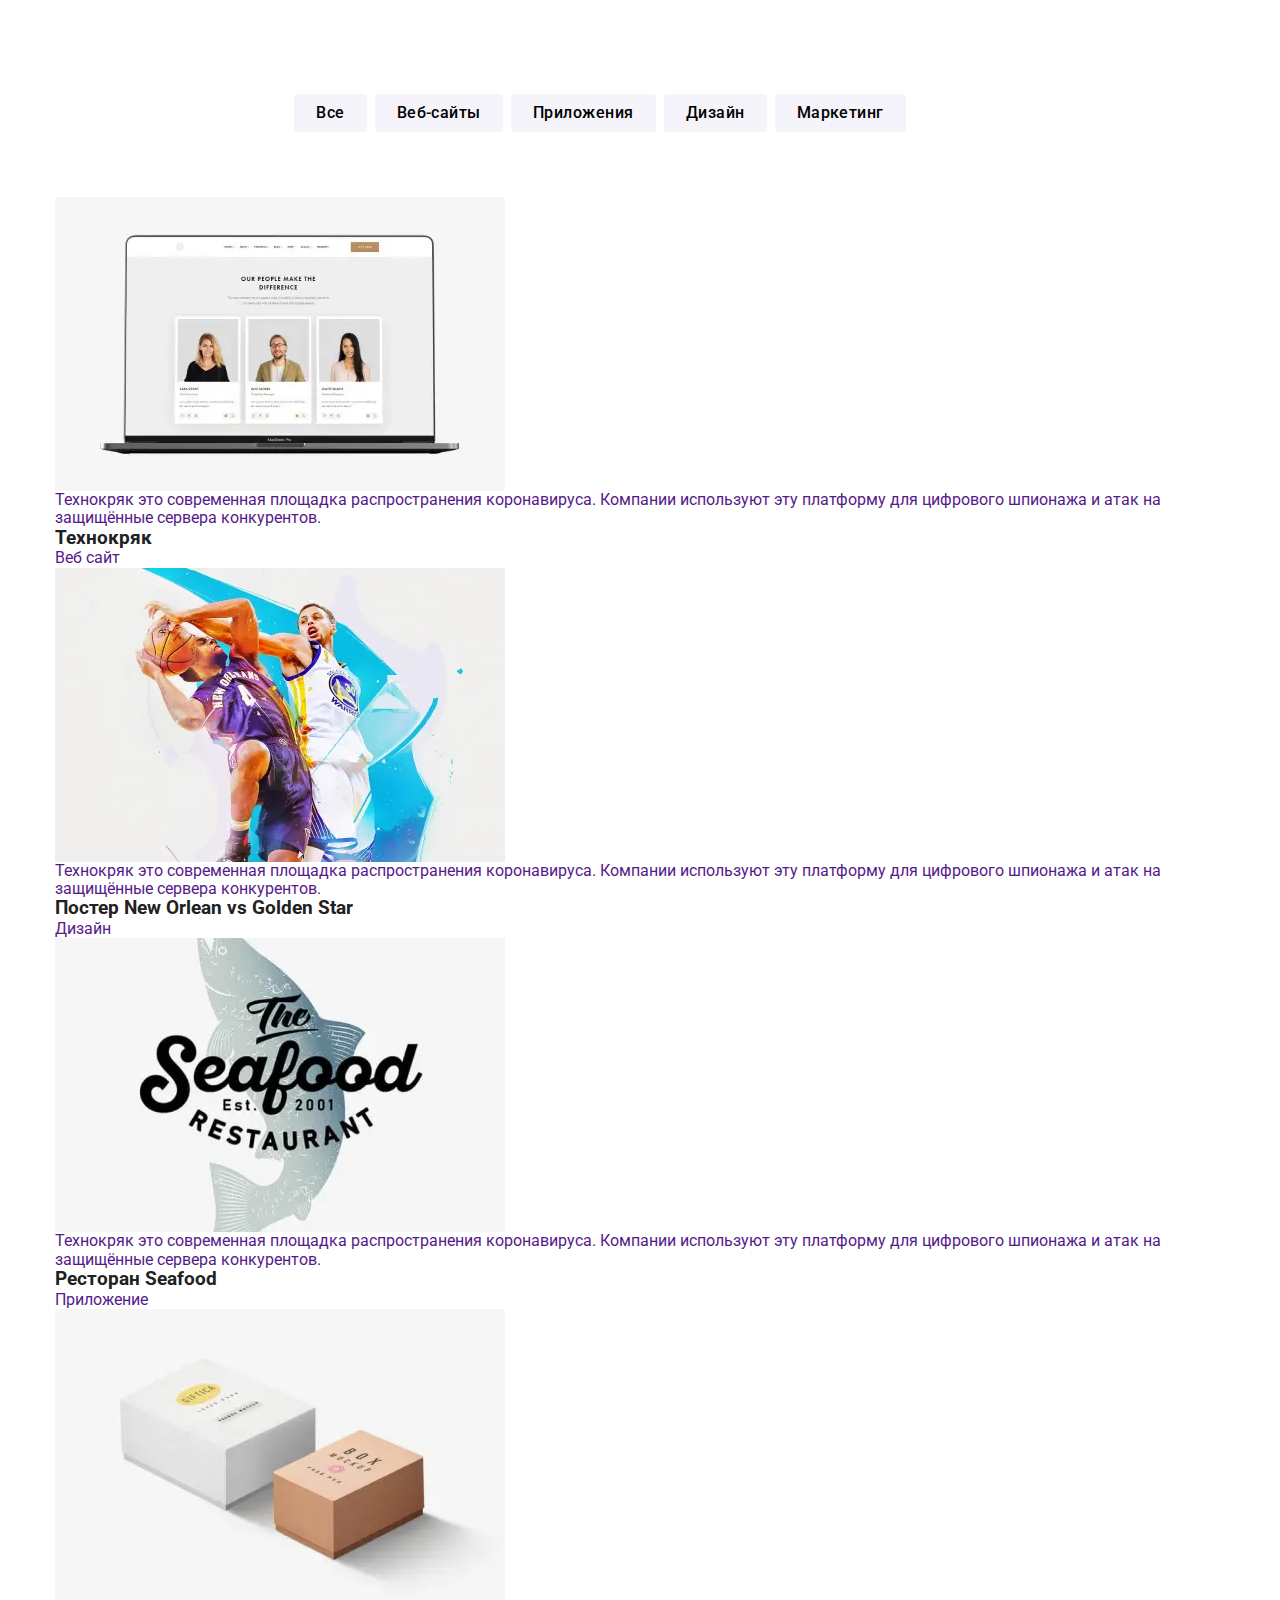
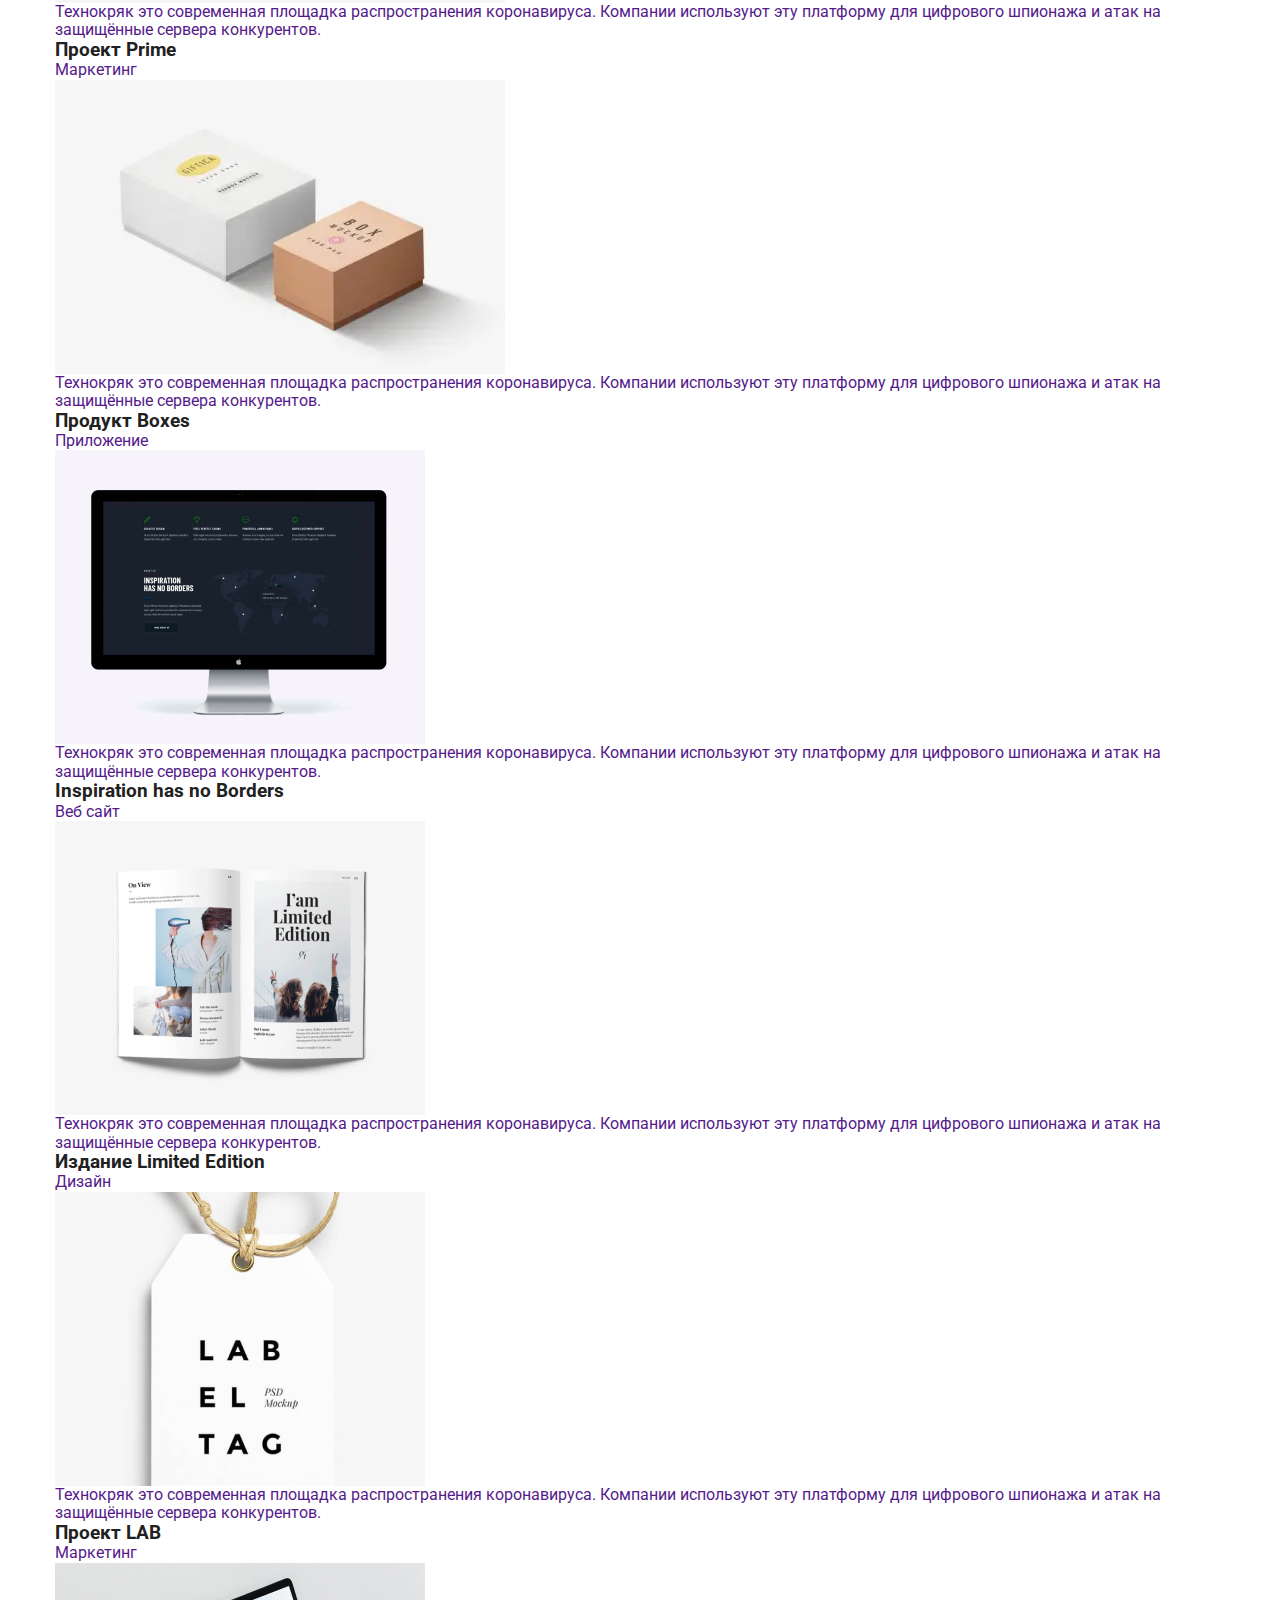
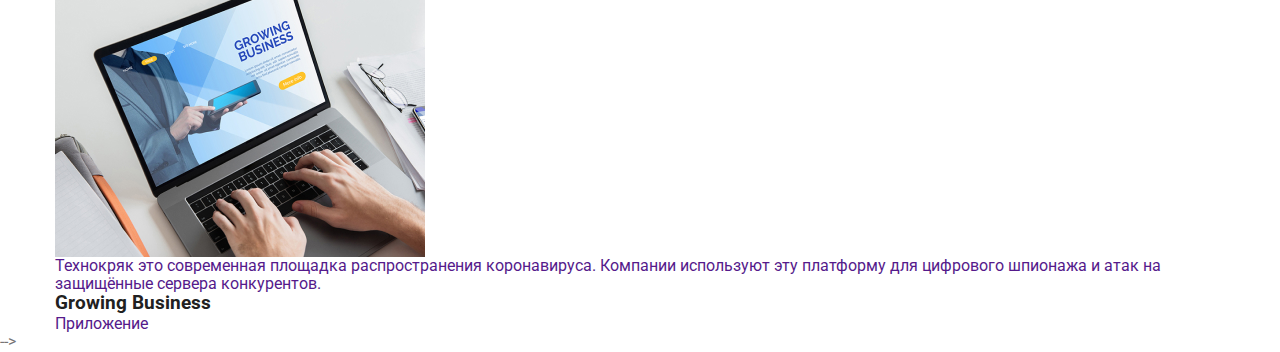
==== portfolio.html @ da95f5c4 "добавляю мейн портфолио" ====
<!DOCTYPE html>
<html lang="ru">
<head>
    <meta charset="UTF-8">
    <meta name="viewport" content="width=device-width, initial-scale=1.0">
    <link rel="stylesheet" href="https://cdnjs.cloudflare.com/ajax/libs/modern-normalize/1.0.0/modern-normalize.min.css">
    <link rel="preconnect" href="https://fonts.gstatic.com" />
    <link href="https://fonts.googleapis.com/css2?family=Raleway:wght@700&family=Roboto:wght@400;500;700;900&display=swap"
          rel="stylesheet"/>
    <link rel="stylesheet" href="./css/portfolio.min.css">
    <title>WebStudio</title>
</head>
<body>
    <!-- <header class="header-section">
        <div class="container">
        <nav class="navigation" >
            <a href="./index.html" class="logo link">Web<span class="logo-black">Studio</span></a>
        <ul class="navigation__list list">
            <li class="navigation__item">
                <a class="navigation__link link" href="./index.html">Студия</a>
            </li>
            <li class="navigation__item">
                <a href="./portfolio.html" class="navigation__link accent link">Портфолио</a>
            </li>
            <li class="navigation__item">
                <a class="navigation__link link" href="#">Контакты</a>
            </li>
        </ul>
    </nav>
    <ul class="contacts-header list">
        <li class="contacts-header__mail">
            <a class="contacts-header__mail-link link" href="mailto:info@devstudio.com">
                <svg class="contacts-header__svg" width="16" height="12">
              <use href="./images/sprite.svg#icon-envelope">

              </use>  
            </svg>
                info@devstudio.com</a>
        </li>
        <li class="contacts-header__tel">
        <address>
            <a class="contacts-header__tel-link link" href="tel:+380961111111">
                <svg class="contacts-header__svg" width="10" height="16">
              <use href="./images/sprite.svg#icon-smartphone">
                  
              </use>  
            </svg>
                +38 096 111 11 11</a>
        </address>
        </li>  
    </ul>
    </div>

</header> -->
<!--Main-->
    <section class="portfolio-main container">
        <h1 class="visually-hidden"> Меню </h1>
<ul class="portfolio-list list">
    <li class="portfolio-list__item"> 
        <button class="portfolio-list__btn" type="button">Все</button>
        </li>
    <li class="portfolio-list__item">
         <button class="portfolio-list__btn" type="button">Веб-сайты</button>
        </li>
    <li class="portfolio-list__item"> 
        <button class="portfolio-list__btn" type="button">Приложения</button>
        </li>
    <li class="portfolio-list__item">
         <button class="portfolio-list__btn" type="button">Дизайн</button>
        </li>
    <li class="portfolio-list__item">
         <button class="portfolio-list__btn" type="button">Маркетинг</button>
        </li>
</ul>
    </section>
<h2 class="visually-hidden"> Примеры работ </h2>
<div class="container">
    <ul class="projects-list list">
        <li class="projects-list__item" >
            <a class="projects-list__link link" href="">
            <div class="projects-thumb">
                <picture class="staff__picture">
                    <source srcset="./images/portfolio/img11-1х.webp 1x, ./images/portfolio/img11-d2х.webp 2x"
                            media="(min-width: 1200px)" type="image/webp">
                    <source srcset="./images/portfolio/img11-1х.jpg 1x, ./images/portfolio/img11-d2х.jpg 2x"
                            media="(min-width: 1200px)">
                    <source srcset="./images/portfolio/img11-t1x.webp 1x, ./images/portfolio/img11-t2x.webp 2x"
                            media="(min-width: 768px)" type="image/webp">
                    <source srcset="./images/portfolio/img11-t1x.jpg 1x, ./images/portfolio/img11-t2x.jpg 2x"
                            media="(min-width: 768px)">
                    <source srcset="./images/portfolio/img11-1х.webp 1x, ./images/portfolio/img11-2х.webp 2x"
                            media="(min-width: 320px)" type="image/webp">
                    <source srcset="./images/portfolio/img11-1х.jpg 1x, ./images/portfolio/img11-2х.jpg 2x"
                            media="(min-width: 320px)">
                            <img src="./images/portfolio/img11.jpg"
                            alt="Открытый сайт на ноутбуке">
                </picture>
                    <p class="projects-thumb__description">Технокряк это современная площадка распространения коронавируса. Компании используют эту платформу для цифрового шпионажа и атак на защищённые сервера конкурентов.</p>
            </div>
            <div class="card-content">
                <h3 class="card-content__name">Технокряк</h3>
                    <p class="card-content__description">Веб сайт</p>
            </div>
        </a>
        </li>
        <li class="projects-list__item" >
            <a class="projects-list__link link" href="">
                <div class="projects-thumb">
                    <picture class="staff__picture">
                        <source srcset="./images/portfolio/img22-1х.webp 1x, ./images/portfolio/img22-d2х.webp 2x"
                                media="(min-width: 1200px)" type="image/webp">
                        <source srcset="./images/portfolio/img22-1х.jpg 1x, ./images/portfolio/img22-d2х.jpg 2x"
                                media="(min-width: 1200px)">
                        <source srcset="./images/portfolio/img22-t1x.webp 1x, ./images/portfolio/img22-2x.webp 2x"
                                media="(min-width: 768px)" type="image/webp">
                        <source srcset="./images/portfolio/img22-t1x.jpg 1x, ./images/portfolio/img22-2x.jpg 2x"
                                media="(min-width: 768px)">
                        <source srcset="./images/portfolio/img22-1х.webp 1x, ./images/portfolio/img22-2х.webp 2x"
                                media="(min-width: 320px)" type="image/webp">
                        <source srcset="./images/portfolio/img22-1х.jpg 1x, ./images/portfolio/img22-2х.jpg 2x"
                                media="(min-width: 320px)">
                                <img src="./images/portfolio/img22.jpg"
                                alt="Баскетболисты">
                    </picture>
            <p class="projects-thumb__description">Технокряк это современная площадка распространения коронавируса. Компании используют эту платформу для цифрового шпионажа и атак на защищённые сервера конкурентов.</p>
            </div>
            <div class="card-content">
                <h3 class="card-content__name">Постер New Orlean vs Golden Star</h3>
                    <p class="card-content__description">Дизайн</p>
            </div>
        </a>
        </li>
        <li class="projects-list__item" >
            <a class="projects-list__link link" href="">
                <div class="projects-thumb">
                    <picture class="staff__picture">
                        <source srcset="./images/portfolio/img33-1х.webp 1x, ./images/portfolio/img33-d2х.webp 2x"
                                media="(min-width: 1200px)" type="image/webp">
                        <source srcset="./images/portfolio/img33-1х.jpg 1x, ./images/portfolio/img33-d2х.jpg 2x"
                                media="(min-width: 1200px)">
                        <source srcset="./images/portfolio/img33-t1x.webp 1x, ./images/portfolio/img33-t2x.webp 2x"
                                media="(min-width: 768px)" type="image/webp">
                        <source srcset="./images/portfolio/img33-t1x.jpg 1x, ./images/portfolio/img33-t2x.jpg 2x"
                                media="(min-width: 768px)">
                        <source srcset="./images/portfolio/img33-1х.webp 1x, ./images/portfolio/img33-2х.webp 2x"
                                media="(min-width: 320px)" type="image/webp">
                        <source srcset="./images/portfolio/img33-1х.jpg 1x, ./images/portfolio/img33-2х.jpg 2x"
                                media="(min-width: 320px)">
                                <img src="./images/portfolio/img33.jpg"
                                alt="Обложка ресторана">
                    </picture>
            <p class="projects-thumb__description">Технокряк это современная площадка распространения коронавируса. Компании используют эту платформу для цифрового шпионажа и атак на защищённые сервера конкурентов.</p>
            </div>
            <div class="card-content">
                <h3 class="card-content__name">Ресторан Seafood</h3>
                    <p class="card-content__description">Приложение</p>
            </div>
        </a>
        </li>
        <li class="projects-list__item" >
            <a class="projects-list__link link" href="">
                <div class="projects-thumb">
                    <picture class="staff__picture">
                        <source srcset="./images/portfolio/img55-1х.webp 1x, ./images/portfolio/img55-d2х.webp 2x"
                                media="(min-width: 1200px)" type="image/webp">
                        <source srcset="./images/portfolio/img55-1х.jpg 1x, ./images/portfolio/img55-d2х.jpg 2x"
                                media="(min-width: 1200px)">
                        <source srcset="./images/portfolio/img55-t1x.webp 1x, ./images/portfolio/img55-t2x.webp 2x"
                                media="(min-width: 768px)" type="image/webp">
                        <source srcset="./images/portfolio/img55-t1x.jpg 1x, ./images/portfolio/img55-t2x.jpg 2x"
                                media="(min-width: 768px)">
                        <source srcset="./images/portfolio/img55-1х.webp 1x, ./images/portfolio/img55-2х.webp 2x"
                                media="(min-width: 320px)" type="image/webp">
                        <source srcset="./images/portfolio/img55-1х.jpg 1x, ./images/portfolio/img55-2х.jpg 2x"
                                media="(min-width: 320px)">
                                <img src="./images/portfolio/img55.jpg"
                                alt="Наушники">
                    </picture>
            <p class="projects-thumb__description">Технокряк это современная площадка распространения коронавируса. Компании используют эту платформу для цифрового шпионажа и атак на защищённые сервера конкурентов.</p>
            </div>
            <div class="card-content">
                <h3 class="card-content__name">Проект Prime</h3>
                    <p class="card-content__description">Маркетинг</p>
            </div>
        </a>
        </li>
        <li class="projects-list__item" >
            <a class="projects-list__link link" href="">
                <div class="projects-thumb">
                    <picture class="staff__picture">
                        <source srcset="./images/portfolio/img55-1х.webp 1x, ./images/portfolio/img55-d2х.webp 2x"
                                media="(min-width: 1200px)" type="image/webp">
                        <source srcset="./images/portfolio/img55-1х.jpg 1x, ./images/portfolio/img55-d2х.jpg 2x"
                                media="(min-width: 1200px)">
                        <source srcset="./images/portfolio/img55-t1x.webp 1x, ./images/portfolio/img55-t2x.webp 2x"
                                media="(min-width: 768px)" type="image/webp">
                        <source srcset="./images/portfolio/img55-t1x.jpg 1x, ./images/portfolio/img55-t2x.jpg 2x"
                                media="(min-width: 768px)">
                        <source srcset="./images/portfolio/img55-1х.webp 1x, ./images/portfolio/img55-2х.webp 2x"
                                media="(min-width: 320px)" type="image/webp">
                        <source srcset="./images/portfolio/img55-1х.jpg 1x, ./images/portfolio/img55-2х.jpg 2x"
                                media="(min-width: 320px)">
                                <img src="./images/portfolio/img55.jpg"
                                alt="Коробки">
                    </picture>
            <p class="projects-thumb__description">Технокряк это современная площадка распространения коронавируса. Компании используют эту платформу для цифрового шпионажа и атак на защищённые сервера конкурентов.</p>
            </div>
            <div class="card-content">
                <h3 class="card-content__name">Продукт Boxes</h3>
                    <p class="card-content__description">Приложение</p>
            </div>
        </a>
        </li>
        <li class="projects-list__item" >
            <a class="projects-list__link link" href="">
                <div class="projects-thumb">
            <img src="images/portfolio/img-6.jpg" alt="Монитор" width="370" height="294">
            <p class="projects-thumb__description">Технокряк это современная площадка распространения коронавируса. Компании используют эту платформу для цифрового шпионажа и атак на защищённые сервера конкурентов.</p>
            </div>
            <div class="card-content">
                <h3 class="card-content__name" >Inspiration has no Borders</h3>
                    <p class="card-content__description">Веб сайт</p>
            </div>
        </a>
        </li>
        <li class="projects-list__item" >
            <a class="projects-list__link link" href="">
                <div class="projects-thumb">
            <img src="images/portfolio/img-7.jpg" alt="Журнал" width="370" height="294">
            <p class="projects-thumb__description">Технокряк это современная площадка распространения коронавируса. Компании используют эту платформу для цифрового шпионажа и атак на защищённые сервера конкурентов.</p>
            </div>
            <div class="card-content">
                <h3 class="card-content__name" >Издание Limited Edition</h3>
                    <p class="card-content__description">Дизайн</p>
            </div>
        </a>
        </li>
        <li class="projects-list__item" >
            <a class="projects-list__link link" href="">
                <div class="projects-thumb">
            <img src="images/portfolio/img-8.jpg" alt="Лейбл" width="370" height="294">
            <p class="projects-thumb__description">Технокряк это современная площадка распространения коронавируса. Компании используют эту платформу для цифрового шпионажа и атак на защищённые сервера конкурентов.</p>
            </div>
            <div class="card-content">
                <h3 class="card-content__name">Проект LAB</h3>
                    <p class="card-content__description">Маркетинг</p>
            </div>
        </a>
        </li>
        <li class="projects-list__item" >
            <a class="projects-list__link link" href="">
                <div class="projects-thumb">
            <img src="images/portfolio/img-9.jpg" alt="Печатает на ноутбуке" width="370" height="294">
            <p class="projects-thumb__description">Технокряк это современная площадка распространения коронавируса. Компании используют эту платформу для цифрового шпионажа и атак на защищённые сервера конкурентов.</p>
            </div>
            <div class="card-content">
               <h3 class="card-content__name">Growing Business</h3>
                   <p class="card-content__description">Приложение</p>
            </div>
        </a>
        </li>
    </ul>
            </div> -->

            <!-- <footer class="footer-section">
                <div class="footer-block container">
                    <div class="footer-left">
                       <a href="./index.html" class="footer-left__logo link">Web<span class="footer-left__logo-white">Studio</span></a>
                       
            <address class="footer-address">
                <p>
                       <a class="footer-address__link link" href="https://goo.gl/maps/eDgeuntAyGfftEaFA" target="_blank">г. Киев, пр-т Леси Украинки, 26</a>
                </p>
                <ul class="footer-contacts list">
                   <li class="footer-contacts__item">
                       <a class="footer-contacts__mail link" href="mailto:info@devstudio.com">info@devstudio.com</a>
                   </li>
                   <li class="footer-contacts__item">
                       <a class="footer-contacts__tel link" href="tel:+380961111111">+38 096 111 11 11</a>
                   </li>  
                </ul>   
            </address>
               </div>
               <div class="footer-center">
                        <p class="footer-center__description">
                            присоединяйтесь
                        </p>
                            <ul class="footer-icon-list list">
                                <li class="footer-icon-list__item">
                                    <a class="footer-icon-list__link link" href="">
                                        <svg class="footer-icon-list__svg" width="20" height="20">
                                            <use href="./images/sprite.svg#icon-instagram">
        
                                            </use>
                                        </svg>
                                    </a>
                                </li>
                                <li class="footer-icon-list__item">
                                    <a class="footer-icon-list__link link" href="">
                                        <svg class="footer-icon-list__svg" width="20" height="20">
                                            <use href="./images/sprite.svg#icon-twitter">
        
                                            </use>
                                        </svg>
                                    </a>
                                </li>
                                <li class="footer-icon-list__item">
                                    <a class="footer-icon-list__link link" href="">
                                        <svg class="footer-icon-list__svg" width="20" height="20">
                                            <use href="./images/sprite.svg#icon-facebook">
        
                                            </use>
                                        </svg>
                                    </a>
                                </li>
                                <li class="footer-icon-list__item">
                                    <a class="footer-icon-list__link link" href="">
                                        <svg class="footer-icon-list__svg" width="20" height="20">
                                            <use href="./images/sprite.svg#icon-linkedin">
        
                                            </use>
                                        </svg>
                                    </a>
                                </li>
                            </ul>
                    </div>
                    <div class="footer-right">
                    <p class="footer-right__description">Подпишитесь на рассылку</p>
                    <form action="#" class="footer-right__form">
                      <input type="text" name="user-mail" class="footer-right__mail" placeholder="E-mail">
                       <button class="footer-right__button" type="button"><span class="footer-right__join">Подписаться</span> 
                        <svg class="footer-right__svg" width="24" height="24">
                            <use href="./images/sprite.svg#icon-icon-send">
                            </use>
                        </svg> 
                    </button>
                    </form>
                </div>
                    </div>  
                       
        </footer> -->
</body>
</html>
---- css/portfolio.min.css ----
.visually-hidden{position:absolute;width:1px;height:1px;margin:-1px;border:0;padding:0;white-space:nowrap;clip-path:inset(100%);clip:rect(0 0 0 0);overflow:hidden}.contacts-header__mail-link:hover,.contacts-header__mail-link:focus,.contacts-header__tel-link:hover,.contacts-header__tel-link:focus,.portfolio-button:hover,.portfolio-button:focus,.contacts-header__mail:hover,.contacts-header__mail:focus,.contacts-header__tel:hover,.contacts-header__tel:focus,.navigation__link:hover,.navigation__link:focus{color:#2196F3}.line{position:absolute;width:1600px;height:0px;left:0px;top:80px;border:1px solid #ECECEC}body{font-family:Roboto,sans-serif;color:#757575}h1,h2,h3,h4,h5,h6{margin:0}ul,ol{margin:0;padding:0}p{margin:0}h2,h3{font-family:Roboto,sans-serif;color:#212121}button{align-items:center}img{display:block;max-width:100%;height:auto}.list{list-style:none}.link{text-decoration:none}.container{max-width:480px;padding:0 15px;margin:0 auto}@media screen and (min-width: 768px){.container{max-width:768px}}@media screen and (min-width: 1200px){.container{max-width:1200px}}.header-section{padding-top:24px;padding-bottom:25px;background:#fff}.header-section .container{align-items:center}.header-section .logo{margin-right:93px}.navigation{display:flex;align-items:center}.navigation__list{display:flex;align-items:center}.navigation__item:not(:last-child){margin-right:50px}.navigation__link{position:relative;font-weight:500;font-Size:14px;line-height:1.172;letter-spacing:0.02em;color:#212121;transition:250ms cubic-bezier(0.4, 0, 0.2, 1)}.navigation__link.accent{color:#2196F3}.navigation__link.accent::after{display:block;position:absolute;content:"";width:100%;height:4px;border-radius:2px;top:46px;background-color:#2196F3;transition:all 250ms cubic-bezier(0.4, 0, 0.2, 1)}.logo{font-family:Raleway,sans-serif;font-weight:700;font-Size:26px;line-height:1.192;letter-spacing:0.03em;color:#2196F3}.logo-black{color:#000}.contacts-header{font-weight:500;font-size:14px;line-height:1.172;letter-spacing:0.02em;display:flex;margin-left:auto}.contacts-header__tel,.contacts-header__mail{fill:#757575}.contacts-header__tel-link:hover .contacts-header__svg,.contacts-header__tel-link:focus .contacts-header__svg,.contacts-header__mail-link:hover .contacts-header__svg,.contacts-header__mail-link:focus .contacts-header__svg{fill:#2196F3}.contacts-header__mail-link,.contacts-header__tel-link{display:flex;align-items:center;font-style:normal;color:#757575}.contacts-header__mail-link{transition:250ms cubic-bezier(0.4, 0, 0.2, 1)}.contacts-header__tel-link{transition:250ms cubic-bezier(0.4, 0, 0.2, 1)}.contacts-header__svg{margin-right:10px;transition:250ms cubic-bezier(0.4, 0, 0.2, 1)}.header-section .contacts-header__mail-link{margin-right:50px}.header-section{border-bottom:1px solid #ECECEC}.portfolio-btn{font-family:Roboto,sans-serif;font-weight:500;font-size:16px;line-height:1.625;text-align:center;letter-spacing:0.03em;color:#212121}.portfolio-main{padding-top:60px;padding-bottom:40px;margin:0}.portfolio-list{display:flex;flex-wrap:wrap}.portfolio-list__item:nth-child(-n+3){margin-bottom:15px}.portfolio-list__item:not(:last-child){margin-right:8px}.portfolio-list__btn{cursor:pointer;min-height:38px;padding:6px 22px;background:#F5F4FA;border-radius:4px;outline:none;border:0;transition:background 250ms cubic-bezier(0.4, 0, 0.2, 1);transition:color 250ms cubic-bezier(0.4, 0, 0.2, 1);font-weight:500;font-size:16px;line-height:1.625;text-align:center;letter-spacing:0.03em}.portfolio-list__btn:hover,.portfolio-list__btn:focus,.portfolio-list__btn:active{background:#2196F3;color:#fff}.portfolio-list__btn:hover,.portfolio-list__btn:focus{box-shadow:0px 3px 1px rgba(0,0,0,0.1),0px 1px 2px rgba(0,0,0,0.08),0px 2px 2px rgba(0,0,0,0.12);transition:box-shadow 250ms cubic-bezier(0.4, 0, 0.2, 1)}@media screen and (min-width: 768px) and (max-width: 1199px){.portfolio-main{padding-top:60px;padding-bottom:30px}.portfolio-list{display:flex;justify-content:center}.portfolio-list__item:not(:last-child){margin-right:8px}}@media screen and (min-width: 1200px){.portfolio-main{padding-top:94px;padding-bottom:50px}.portfolio-list{display:flex;justify-content:center}.portfolio-list__item:not(:last-child){margin-right:8px}}.portfolio{margin-top:64px}.footer-section{padding-top:60px;padding-bottom:60px;background:#2F303A;margin-top:30px;text-align:center}.footer-left{font-weight:700;font-size:24px;line-height:1.166;letter-spacing:0.03em;color:#2196F3}.footer-left__logo{height:28px;font-family:Raleway,sans-serif;font-weight:700;font-size:24px;line-height:1.166;letter-spacing:0.03em;color:#2196F3}.footer-left__logo-white{color:#fff}.footer-address{margin-top:20px}.footer-address__link{font-style:normal;font-weight:400;font-size:14px;line-height:1.714;letter-spacing:0.03em;color:#fff}.footer-contacts{margin-bottom:60px}.footer-contacts__item{margin-top:8px;font-style:normal}.footer-contacts__mail,.footer-contacts__tel{font-weight:400;font-size:14px;line-height:1.714;letter-spacing:0.03em;color:rgba(255,255,255,0.6)}.footer-center__description{font-weight:700;font-size:14px;line-height:1.142;letter-spacing:0.03em;text-transform:uppercase;color:#FFFFFF;padding-bottom:20px}.footer-icon-list{display:flex;justify-content:center}.footer-icon-list__item:not(:last-child){margin-right:10px}.footer-icon-list__link{display:flex;justify-content:center;align-items:center;border-radius:25px;background:rgba(255,255,255,0.1);color:#FFFFFF;height:44px;width:44px;transition:background 250ms cubic-bezier(0.4, 0, 0.2, 1)}.footer-icon-list__link:hover,.footer-icon-list__link:focus{color:#FFFFFF;background:#2196F3}.footer-icon-list__svg{fill:currentColor;transition:fill 250ms cubic-bezier(0.4, 0, 0.2, 1)}.footer-right__description{font-weight:700;font-size:14px;line-height:1.142;letter-spacing:0.03em;text-transform:uppercase;color:#FFFFFF;padding-top:60px;padding-bottom:20px}.footer-right__mail{height:50px;width:100%;background-color:#2F303A;border:1px solid rgba(255,255,255,0.3);filter:drop-shadow(0px 4px 4px rgba(0,0,0,0.15));border-radius:4px;cursor:pointer;resize:none;padding-left:16px;font-weight:400;font-size:16px;line-height:1.25;letter-spacing:0.03em;color:rgba(255,255,255,0.6)}.footer-right__button{display:block;min-width:200px;height:50px;border-color:#2196F3;background:#2196F3;box-shadow:0px 4px 4px rgba(0,0,0,0.15);border-radius:4px;cursor:pointer;outline:none;margin:20px auto 0}.footer-right__join{font-weight:700;font-size:16px;line-height:1.875;letter-spacing:0.06em;color:#fff}.footer-right__svg{margin-left:10px}@media screen and (min-width: 768px) and (max-width: 1199px){.footer-block{display:flex;flex-wrap:wrap}.footer-left{padding:0 165px 0 76px}.footer-left__logo{height:28px;font-family:Raleway,sans-serif;font-weight:700;font-size:24px;line-height:1.166;letter-spacing:0.03em;color:#2196F3}.footer-left__logo-white{color:#fff}.footer-address{margin-top:20px}.footer-address__link{font-style:normal;font-weight:400;font-size:14px;line-height:1.714;letter-spacing:0.03em;color:#fff}.footer-contacts{margin-bottom:0}.footer-contacts__item{margin-top:9px;font-style:normal}.footer-contacts__mail{font-weight:400;font-size:14px;line-height:1.714;letter-spacing:0.03em;color:rgba(255,255,255,0.6)}.footer-contacts__tel{font-weight:400;font-size:14px;line-height:1.714;letter-spacing:0.03em;color:rgba(255,255,255,0.6)}.footer-center__description{font-weight:700;font-size:14px;line-height:1.142;letter-spacing:0.03em;text-transform:uppercase;color:#FFFFFF;padding-bottom:20px}.footer-icon-list{display:flex;justify-content:center}.footer-icon-list__item:not(:last-child){margin-right:10px}.footer-icon-list__link{display:flex;justify-content:center;align-items:center;border-radius:25px;background:rgba(255,255,255,0.1);color:#FFFFFF;height:44px;width:44px;transition:background 250ms cubic-bezier(0.4, 0, 0.2, 1)}.footer-icon-list__link:hover,.footer-icon-list__link:focus{color:#FFFFFF;background:#2196F3}.footer-icon-list__svg{fill:currentColor;transition:fill 250ms cubic-bezier(0.4, 0, 0.2, 1)}.footer-right__description{padding-left:175px}.footer-right__form{padding-left:166px}.footer-right__mail{width:450px}.footer-right__button{display:block;min-width:200px;height:50px;border-color:#2196F3;background:#2196F3;box-shadow:0px 4px 4px rgba(0,0,0,0.15);border-radius:4px;cursor:pointer;outline:none;margin:20px auto 0}.footer-right__join{font-weight:700;font-size:16px;line-height:1.875;letter-spacing:0.06em;color:#fff}.footer-right__svg{margin-left:10px}}@media screen and (min-width: 1200px){.footer-section{margin-top:0;padding-top:0}.footer-block{display:flex}.footer-left{padding-top:60px;padding-right:70px;padding-left:15px}.footer-left__logo{height:31px;font-family:Raleway,sans-serif;font-weight:700;font-size:26px;line-height:1.192;letter-spacing:0.03em;color:#2196F3}.footer-left__logo-white{color:#fff}.footer-address{margin-top:20px}.footer-address__link{font-style:normal;font-weight:400;font-size:14px;line-height:1.714;letter-spacing:0.03em;color:#fff}.footer-contacts{padding-bottom:0;margin-bottom:0}.footer-contacts__item{margin-top:9px;font-style:normal}.footer-contacts__mail{font-weight:400;font-size:14px;line-height:1.714;letter-spacing:0.03em;color:rgba(255,255,255,0.6)}.footer-contacts__tel{font-weight:400;font-size:14px;line-height:1.714;letter-spacing:0.03em;color:rgba(255,255,255,0.6)}.footer-center{padding-top:72px;padding-bottom:100px}.footer-center__description{font-weight:700;font-size:14px;line-height:1.142;letter-spacing:0.03em;text-transform:uppercase;color:#FFFFFF;padding-bottom:20px}.footer-icon-list{display:flex;justify-content:center}.footer-icon-list__item:not(:last-child){margin-right:10px}.footer-icon-list__link{display:flex;justify-content:center;align-items:center;border-radius:25px;background:rgba(255,255,255,0.1);color:#FFFFFF;height:44px;width:44px;transition:background 250ms cubic-bezier(0.4, 0, 0.2, 1)}.footer-icon-list__link:hover,.footer-icon-list__link:focus{color:#FFFFFF;background:#2196F3}.footer-icon-list__svg{fill:currentColor;transition:fill 250ms cubic-bezier(0.4, 0, 0.2, 1)}.footer-right{padding-left:93px}.footer-right__description{font-weight:700;font-size:14px;line-height:1.142;letter-spacing:0.03em;text-transform:uppercase;color:#FFFFFF;padding-top:72px}.footer-right__form{display:flex}.footer-right__mail{width:358px;height:50px;background-color:#2F303A;border:1px solid rgba(255,255,255,0.3);filter:drop-shadow(0px 4px 4px rgba(0,0,0,0.15));border-radius:4px;cursor:pointer;resize:none;padding-left:16px;margin-right:12px;font-weight:400;font-size:16px;line-height:1.25;letter-spacing:0.03em;color:rgba(255,255,255,0.6)}.footer-right__button{display:flex;justify-content:center;text-align:center;min-width:200px;height:50px;border-color:#2196F3;background:#2196F3;box-shadow:0px 4px 4px rgba(0,0,0,0.15);border-radius:4px;cursor:pointer;outline:none;margin:0}.footer-right__join{font-weight:700;font-size:16px;line-height:1.875;letter-spacing:0.06em;color:#fff}.footer-right__svg{margin-left:10px}}
/*# sourceMappingURL=portfolio.min.css.map */
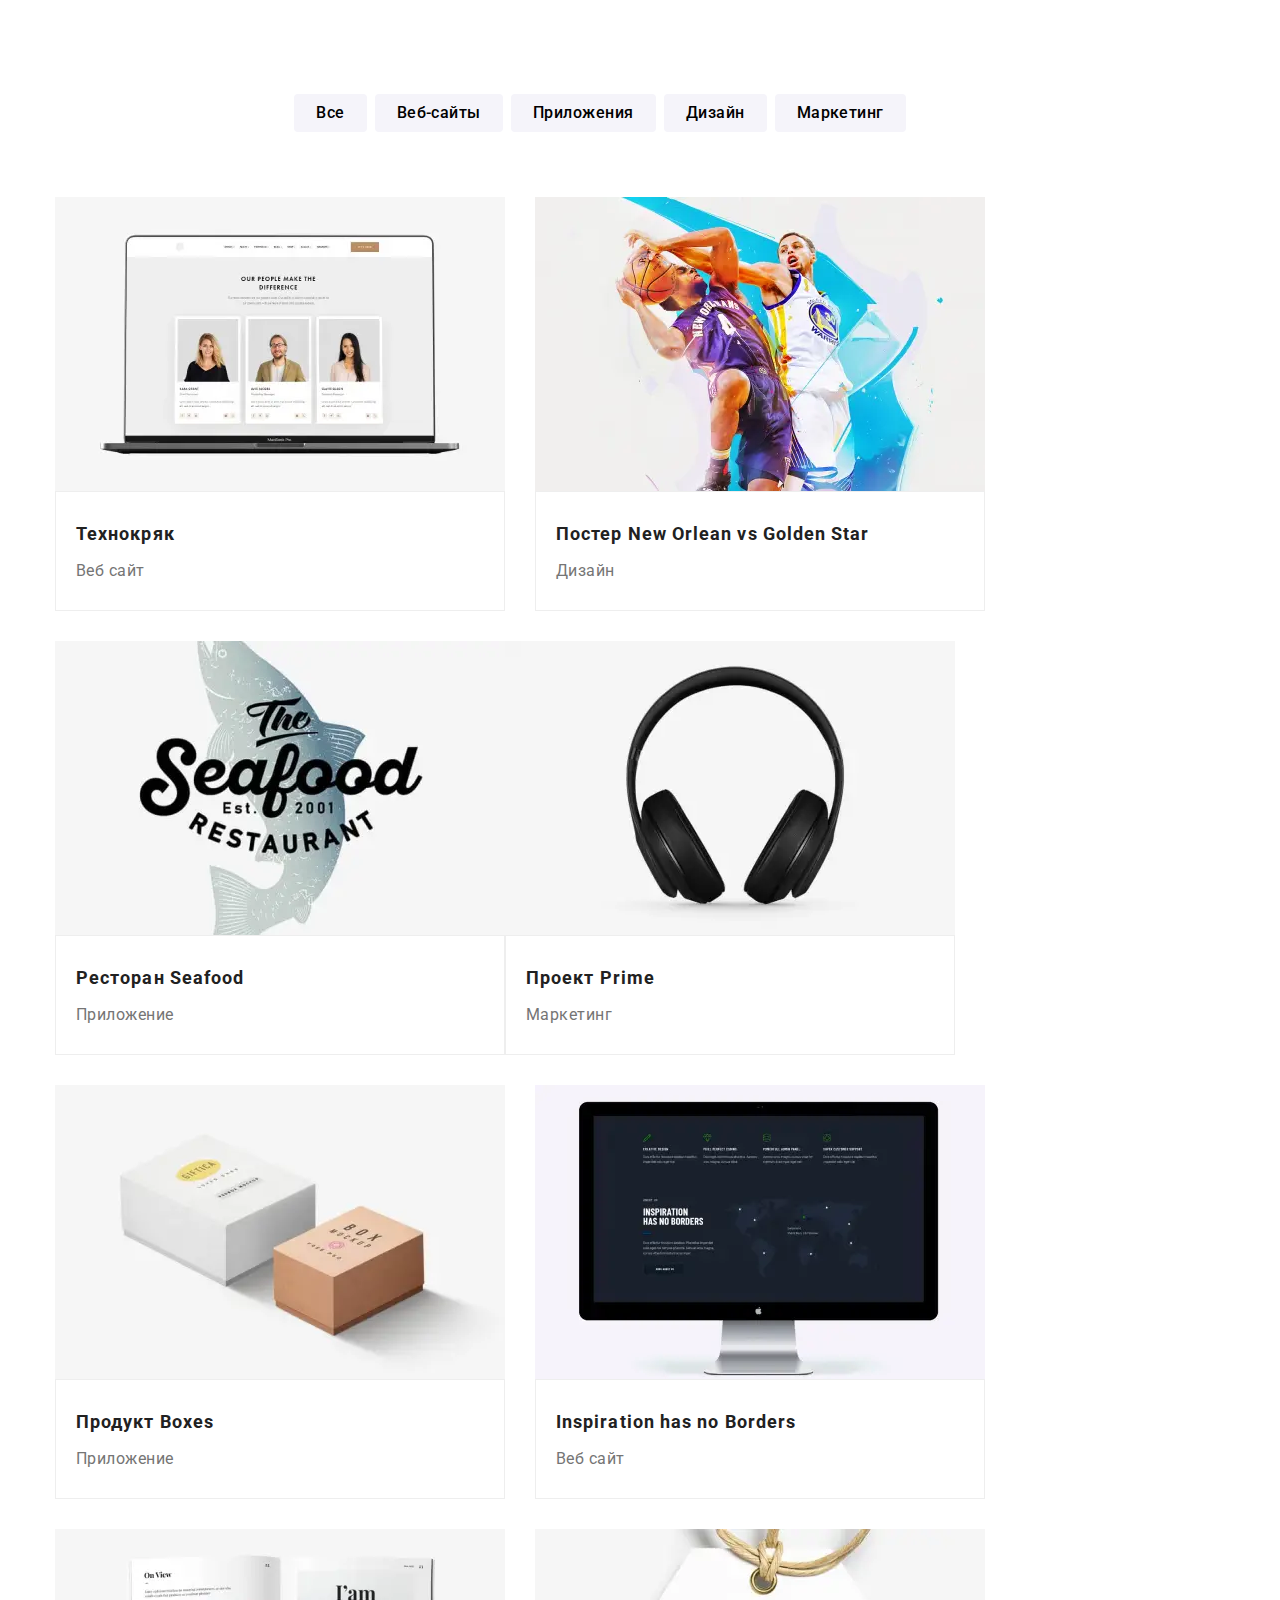
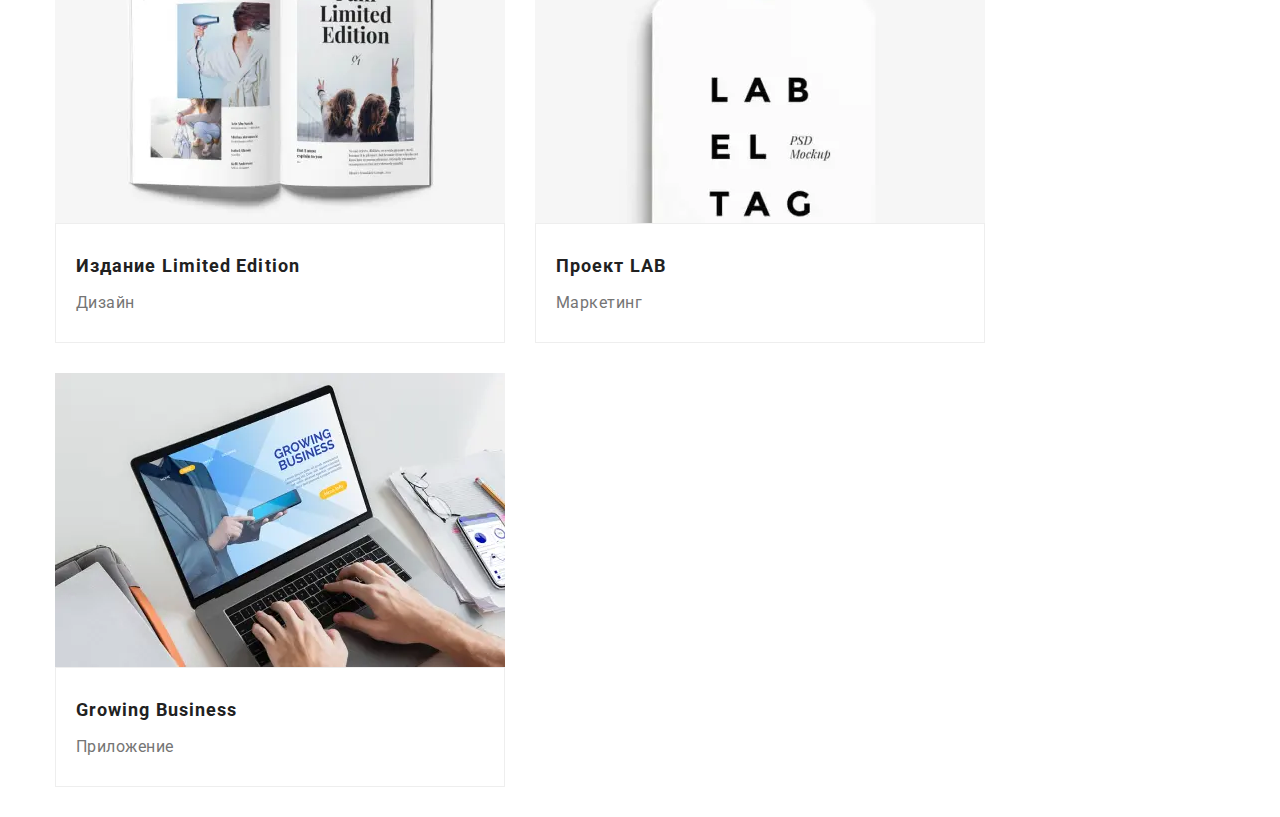
==== commit ae7a9a01: "делаю портфолио" ====
--- a/portfolio.html
+++ b/portfolio.html
@@ -79,8 +79,8 @@
         <li class="projects-list__item" >
             <a class="projects-list__link link" href="">
             <div class="projects-thumb">
-                <picture class="staff__picture">
-                    <source srcset="./images/portfolio/img11-1х.webp 1x, ./images/portfolio/img11-d2х.webp 2x"
+                <picture>
+                    <source srcset="./images/portfolio/img11-1х.webp 1x, ./images/portfolio/img11-d2x.webp 2x"
                             media="(min-width: 1200px)" type="image/webp">
                     <source srcset="./images/portfolio/img11-1х.jpg 1x, ./images/portfolio/img11-d2х.jpg 2x"
                             media="(min-width: 1200px)">
@@ -106,8 +106,8 @@
         <li class="projects-list__item" >
             <a class="projects-list__link link" href="">
                 <div class="projects-thumb">
-                    <picture class="staff__picture">
-                        <source srcset="./images/portfolio/img22-1х.webp 1x, ./images/portfolio/img22-d2х.webp 2x"
+                    <picture>
+                        <source srcset="./images/portfolio/img22-1х.webp 1x, ./images/portfolio/img22-d2x.webp 2x"
                                 media="(min-width: 1200px)" type="image/webp">
                         <source srcset="./images/portfolio/img22-1х.jpg 1x, ./images/portfolio/img22-d2х.jpg 2x"
                                 media="(min-width: 1200px)">
@@ -133,8 +133,8 @@
         <li class="projects-list__item" >
             <a class="projects-list__link link" href="">
                 <div class="projects-thumb">
-                    <picture class="staff__picture">
-                        <source srcset="./images/portfolio/img33-1х.webp 1x, ./images/portfolio/img33-d2х.webp 2x"
+                    <picture>
+                        <source srcset="./images/portfolio/img33-1х.webp 1x, ./images/portfolio/img33-d2x.webp 2x"
                                 media="(min-width: 1200px)" type="image/webp">
                         <source srcset="./images/portfolio/img33-1х.jpg 1x, ./images/portfolio/img33-d2х.jpg 2x"
                                 media="(min-width: 1200px)">
@@ -160,20 +160,20 @@
         <li class="projects-list__item" >
             <a class="projects-list__link link" href="">
                 <div class="projects-thumb">
-                    <picture class="staff__picture">
-                        <source srcset="./images/portfolio/img55-1х.webp 1x, ./images/portfolio/img55-d2х.webp 2x"
-                                media="(min-width: 1200px)" type="image/webp">
-                        <source srcset="./images/portfolio/img55-1х.jpg 1x, ./images/portfolio/img55-d2х.jpg 2x"
-                                media="(min-width: 1200px)">
-                        <source srcset="./images/portfolio/img55-t1x.webp 1x, ./images/portfolio/img55-t2x.webp 2x"
-                                media="(min-width: 768px)" type="image/webp">
-                        <source srcset="./images/portfolio/img55-t1x.jpg 1x, ./images/portfolio/img55-t2x.jpg 2x"
-                                media="(min-width: 768px)">
-                        <source srcset="./images/portfolio/img55-1х.webp 1x, ./images/portfolio/img55-2х.webp 2x"
-                                media="(min-width: 320px)" type="image/webp">
-                        <source srcset="./images/portfolio/img55-1х.jpg 1x, ./images/portfolio/img55-2х.jpg 2x"
-                                media="(min-width: 320px)">
-                                <img src="./images/portfolio/img55.jpg"
+                    <picture>
+                        <source srcset="./images/portfolio/img44-1х.webp 1x, ./images/portfolio/img44-d2x.webp 2x"
+                                media="(min-width: 1200px)" type="image/webp">
+                        <source srcset="./images/portfolio/img44-1х.jpg 1x, ./images/portfolio/img44-d2х.jpg 2x"
+                                media="(min-width: 1200px)">
+                        <source srcset="./images/portfolio/img44-t1x.webp 1x, ./images/portfolio/img44-t2x.webp 2x"
+                                media="(min-width: 768px)" type="image/webp">
+                        <source srcset="./images/portfolio/img44-t1x.jpg 1x, ./images/portfolio/img44-t2x.jpg 2x"
+                                media="(min-width: 768px)">
+                        <source srcset="./images/portfolio/img44-1х.webp 1x, ./images/portfolio/img44-2х.webp 2x"
+                                media="(min-width: 320px)" type="image/webp">
+                        <source srcset="./images/portfolio/img44-1х.jpg 1x, ./images/portfolio/img44-2х.jpg 2x"
+                                media="(min-width: 320px)">
+                                <img src="./images/portfolio/img44.jpg"
                                 alt="Наушники">
                     </picture>
             <p class="projects-thumb__description">Технокряк это современная площадка распространения коронавируса. Компании используют эту платформу для цифрового шпионажа и атак на защищённые сервера конкурентов.</p>
@@ -187,8 +187,8 @@
         <li class="projects-list__item" >
             <a class="projects-list__link link" href="">
                 <div class="projects-thumb">
-                    <picture class="staff__picture">
-                        <source srcset="./images/portfolio/img55-1х.webp 1x, ./images/portfolio/img55-d2х.webp 2x"
+                    <picture>
+                        <source srcset="./images/portfolio/img55-1х.webp 1x, ./images/portfolio/img55-d2x.webp 2x"
                                 media="(min-width: 1200px)" type="image/webp">
                         <source srcset="./images/portfolio/img55-1х.jpg 1x, ./images/portfolio/img55-d2х.jpg 2x"
                                 media="(min-width: 1200px)">
@@ -214,7 +214,22 @@
         <li class="projects-list__item" >
             <a class="projects-list__link link" href="">
                 <div class="projects-thumb">
-            <img src="images/portfolio/img-6.jpg" alt="Монитор" width="370" height="294">
+                    <picture>
+                        <source srcset="./images/portfolio/img66-1х.webp 1x, ./images/portfolio/img66-d2x.webp 2x"
+                                media="(min-width: 1200px)" type="image/webp">
+                        <source srcset="./images/portfolio/img66-1х.jpg 1x, ./images/portfolio/img66-d2х.jpg 2x"
+                                media="(min-width: 1200px)">
+                        <source srcset="./images/portfolio/img66-t1x.webp 1x, ./images/portfolio/img66-t2x.webp 2x"
+                                media="(min-width: 768px)" type="image/webp">
+                        <source srcset="./images/portfolio/img66-t1x.jpg 1x, ./images/portfolio/img66-t2x.jpg 2x"
+                                media="(min-width: 768px)">
+                        <source srcset="./images/portfolio/img66-1х.webp 1x, ./images/portfolio/img66-2х.webp 2x"
+                                media="(min-width: 320px)" type="image/webp">
+                        <source srcset="./images/portfolio/img66-1х.jpg 1x, ./images/portfolio/img66-2х.jpg 2x"
+                                media="(min-width: 320px)">
+                                <img src="./images/portfolio/img66.jpg"
+                                alt="Монитор">
+                    </picture>
             <p class="projects-thumb__description">Технокряк это современная площадка распространения коронавируса. Компании используют эту платформу для цифрового шпионажа и атак на защищённые сервера конкурентов.</p>
             </div>
             <div class="card-content">
@@ -226,7 +241,22 @@
         <li class="projects-list__item" >
             <a class="projects-list__link link" href="">
                 <div class="projects-thumb">
-            <img src="images/portfolio/img-7.jpg" alt="Журнал" width="370" height="294">
+                    <picture>
+                        <source srcset="./images/portfolio/img77-1х.webp 1x, ./images/portfolio/img77-d2x.webp 2x"
+                                media="(min-width: 1200px)" type="image/webp">
+                        <source srcset="./images/portfolio/img77-1х.jpg 1x, ./images/portfolio/img77-d2х.jpg 2x"
+                                media="(min-width: 1200px)">
+                        <source srcset="./images/portfolio/img77-t1x.webp 1x, ./images/portfolio/img77-t2x.webp 2x"
+                                media="(min-width: 768px)" type="image/webp">
+                        <source srcset="./images/portfolio/img77-t1x.jpg 1x, ./images/portfolio/img77-t2x.jpg 2x"
+                                media="(min-width: 768px)">
+                        <source srcset="./images/portfolio/img77-1х.webp 1x, ./images/portfolio/img77-2х.webp 2x"
+                                media="(min-width: 320px)" type="image/webp">
+                        <source srcset="./images/portfolio/img77-1х.jpg 1x, ./images/portfolio/img77-2х.jpg 2x"
+                                media="(min-width: 320px)">
+                                <img src="./images/portfolio/img77.jpg"
+                                alt="Журнал">
+                    </picture>
             <p class="projects-thumb__description">Технокряк это современная площадка распространения коронавируса. Компании используют эту платформу для цифрового шпионажа и атак на защищённые сервера конкурентов.</p>
             </div>
             <div class="card-content">
@@ -238,7 +268,22 @@
         <li class="projects-list__item" >
             <a class="projects-list__link link" href="">
                 <div class="projects-thumb">
-            <img src="images/portfolio/img-8.jpg" alt="Лейбл" width="370" height="294">
+                    <picture>
+                        <source srcset="./images/portfolio/img88-1х.webp 1x, ./images/portfolio/img88-d2x.webp 2x"
+                                media="(min-width: 1200px)" type="image/webp">
+                        <source srcset="./images/portfolio/img88-1х.jpg 1x, ./images/portfolio/img88-d2х.jpg 2x"
+                                media="(min-width: 1200px)">
+                        <source srcset="./images/portfolio/img88-t1x.webp 1x, ./images/portfolio/img88-t2x.webp 2x"
+                                media="(min-width: 768px)" type="image/webp">
+                        <source srcset="./images/portfolio/img88-t1x.jpg 1x, ./images/portfolio/img88-t2x.jpg 2x"
+                                media="(min-width: 768px)">
+                        <source srcset="./images/portfolio/img88-1х.webp 1x, ./images/portfolio/img88-2х.webp 2x"
+                                media="(min-width: 320px)" type="image/webp">
+                        <source srcset="./images/portfolio/img88-1х.jpg 1x, ./images/portfolio/img88-2х.jpg 2x"
+                                media="(min-width: 320px)">
+                                <img src="./images/portfolio/img88.jpg"
+                                alt="Лейбл">
+                    </picture>
             <p class="projects-thumb__description">Технокряк это современная площадка распространения коронавируса. Компании используют эту платформу для цифрового шпионажа и атак на защищённые сервера конкурентов.</p>
             </div>
             <div class="card-content">
@@ -250,7 +295,22 @@
         <li class="projects-list__item" >
             <a class="projects-list__link link" href="">
                 <div class="projects-thumb">
-            <img src="images/portfolio/img-9.jpg" alt="Печатает на ноутбуке" width="370" height="294">
+                    <picture>
+                        <source srcset="./images/portfolio/img99-1х.webp 1x, ./images/portfolio/img99-d2x.webp 2x"
+                                media="(min-width: 1200px)" type="image/webp">
+                        <source srcset="./images/portfolio/img99-1х.jpg 1x, ./images/portfolio/img99-d2х.jpg 2x"
+                                media="(min-width: 1200px)">
+                        <source srcset="./images/portfolio/img99-t1x.webp 1x, ./images/portfolio/img99-t2x.webp 2x"
+                                media="(min-width: 768px)" type="image/webp">
+                        <source srcset="./images/portfolio/img99-t1x.jpg 1x, ./images/portfolio/img99-t2x.jpg 2x"
+                                media="(min-width: 768px)">
+                        <source srcset="./images/portfolio/img99-1х.webp 1x, ./images/portfolio/img99-2х.webp 2x"
+                                media="(min-width: 320px)" type="image/webp">
+                        <source srcset="./images/portfolio/img99-1х.jpg 1x, ./images/portfolio/img99-2х.jpg 2x"
+                                media="(min-width: 320px)">
+                                <img src="./images/portfolio/img99.jpg"
+                                alt="Печатает на ноутбуке">
+                    </picture>
             <p class="projects-thumb__description">Технокряк это современная площадка распространения коронавируса. Компании используют эту платформу для цифрового шпионажа и атак на защищённые сервера конкурентов.</p>
             </div>
             <div class="card-content">
@@ -260,7 +320,7 @@
         </a>
         </li>
     </ul>
-            </div> -->
+            </div>
 
             <!-- <footer class="footer-section">
                 <div class="footer-block container">
--- a/css/portfolio.min.css
+++ b/css/portfolio.min.css
@@ -1,2 +1,2 @@
-.visually-hidden{position:absolute;width:1px;height:1px;margin:-1px;border:0;padding:0;white-space:nowrap;clip-path:inset(100%);clip:rect(0 0 0 0);overflow:hidden}.contacts-header__mail-link:hover,.contacts-header__mail-link:focus,.contacts-header__tel-link:hover,.contacts-header__tel-link:focus,.portfolio-button:hover,.portfolio-button:focus,.contacts-header__mail:hover,.contacts-header__mail:focus,.contacts-header__tel:hover,.contacts-header__tel:focus,.navigation__link:hover,.navigation__link:focus{color:#2196F3}.line{position:absolute;width:1600px;height:0px;left:0px;top:80px;border:1px solid #ECECEC}body{font-family:Roboto,sans-serif;color:#757575}h1,h2,h3,h4,h5,h6{margin:0}ul,ol{margin:0;padding:0}p{margin:0}h2,h3{font-family:Roboto,sans-serif;color:#212121}button{align-items:center}img{display:block;max-width:100%;height:auto}.list{list-style:none}.link{text-decoration:none}.container{max-width:480px;padding:0 15px;margin:0 auto}@media screen and (min-width: 768px){.container{max-width:768px}}@media screen and (min-width: 1200px){.container{max-width:1200px}}.header-section{padding-top:24px;padding-bottom:25px;background:#fff}.header-section .container{align-items:center}.header-section .logo{margin-right:93px}.navigation{display:flex;align-items:center}.navigation__list{display:flex;align-items:center}.navigation__item:not(:last-child){margin-right:50px}.navigation__link{position:relative;font-weight:500;font-Size:14px;line-height:1.172;letter-spacing:0.02em;color:#212121;transition:250ms cubic-bezier(0.4, 0, 0.2, 1)}.navigation__link.accent{color:#2196F3}.navigation__link.accent::after{display:block;position:absolute;content:"";width:100%;height:4px;border-radius:2px;top:46px;background-color:#2196F3;transition:all 250ms cubic-bezier(0.4, 0, 0.2, 1)}.logo{font-family:Raleway,sans-serif;font-weight:700;font-Size:26px;line-height:1.192;letter-spacing:0.03em;color:#2196F3}.logo-black{color:#000}.contacts-header{font-weight:500;font-size:14px;line-height:1.172;letter-spacing:0.02em;display:flex;margin-left:auto}.contacts-header__tel,.contacts-header__mail{fill:#757575}.contacts-header__tel-link:hover .contacts-header__svg,.contacts-header__tel-link:focus .contacts-header__svg,.contacts-header__mail-link:hover .contacts-header__svg,.contacts-header__mail-link:focus .contacts-header__svg{fill:#2196F3}.contacts-header__mail-link,.contacts-header__tel-link{display:flex;align-items:center;font-style:normal;color:#757575}.contacts-header__mail-link{transition:250ms cubic-bezier(0.4, 0, 0.2, 1)}.contacts-header__tel-link{transition:250ms cubic-bezier(0.4, 0, 0.2, 1)}.contacts-header__svg{margin-right:10px;transition:250ms cubic-bezier(0.4, 0, 0.2, 1)}.header-section .contacts-header__mail-link{margin-right:50px}.header-section{border-bottom:1px solid #ECECEC}.portfolio-btn{font-family:Roboto,sans-serif;font-weight:500;font-size:16px;line-height:1.625;text-align:center;letter-spacing:0.03em;color:#212121}.portfolio-main{padding-top:60px;padding-bottom:40px;margin:0}.portfolio-list{display:flex;flex-wrap:wrap}.portfolio-list__item:nth-child(-n+3){margin-bottom:15px}.portfolio-list__item:not(:last-child){margin-right:8px}.portfolio-list__btn{cursor:pointer;min-height:38px;padding:6px 22px;background:#F5F4FA;border-radius:4px;outline:none;border:0;transition:background 250ms cubic-bezier(0.4, 0, 0.2, 1);transition:color 250ms cubic-bezier(0.4, 0, 0.2, 1);font-weight:500;font-size:16px;line-height:1.625;text-align:center;letter-spacing:0.03em}.portfolio-list__btn:hover,.portfolio-list__btn:focus,.portfolio-list__btn:active{background:#2196F3;color:#fff}.portfolio-list__btn:hover,.portfolio-list__btn:focus{box-shadow:0px 3px 1px rgba(0,0,0,0.1),0px 1px 2px rgba(0,0,0,0.08),0px 2px 2px rgba(0,0,0,0.12);transition:box-shadow 250ms cubic-bezier(0.4, 0, 0.2, 1)}@media screen and (min-width: 768px) and (max-width: 1199px){.portfolio-main{padding-top:60px;padding-bottom:30px}.portfolio-list{display:flex;justify-content:center}.portfolio-list__item:not(:last-child){margin-right:8px}}@media screen and (min-width: 1200px){.portfolio-main{padding-top:94px;padding-bottom:50px}.portfolio-list{display:flex;justify-content:center}.portfolio-list__item:not(:last-child){margin-right:8px}}.portfolio{margin-top:64px}.footer-section{padding-top:60px;padding-bottom:60px;background:#2F303A;margin-top:30px;text-align:center}.footer-left{font-weight:700;font-size:24px;line-height:1.166;letter-spacing:0.03em;color:#2196F3}.footer-left__logo{height:28px;font-family:Raleway,sans-serif;font-weight:700;font-size:24px;line-height:1.166;letter-spacing:0.03em;color:#2196F3}.footer-left__logo-white{color:#fff}.footer-address{margin-top:20px}.footer-address__link{font-style:normal;font-weight:400;font-size:14px;line-height:1.714;letter-spacing:0.03em;color:#fff}.footer-contacts{margin-bottom:60px}.footer-contacts__item{margin-top:8px;font-style:normal}.footer-contacts__mail,.footer-contacts__tel{font-weight:400;font-size:14px;line-height:1.714;letter-spacing:0.03em;color:rgba(255,255,255,0.6)}.footer-center__description{font-weight:700;font-size:14px;line-height:1.142;letter-spacing:0.03em;text-transform:uppercase;color:#FFFFFF;padding-bottom:20px}.footer-icon-list{display:flex;justify-content:center}.footer-icon-list__item:not(:last-child){margin-right:10px}.footer-icon-list__link{display:flex;justify-content:center;align-items:center;border-radius:25px;background:rgba(255,255,255,0.1);color:#FFFFFF;height:44px;width:44px;transition:background 250ms cubic-bezier(0.4, 0, 0.2, 1)}.footer-icon-list__link:hover,.footer-icon-list__link:focus{color:#FFFFFF;background:#2196F3}.footer-icon-list__svg{fill:currentColor;transition:fill 250ms cubic-bezier(0.4, 0, 0.2, 1)}.footer-right__description{font-weight:700;font-size:14px;line-height:1.142;letter-spacing:0.03em;text-transform:uppercase;color:#FFFFFF;padding-top:60px;padding-bottom:20px}.footer-right__mail{height:50px;width:100%;background-color:#2F303A;border:1px solid rgba(255,255,255,0.3);filter:drop-shadow(0px 4px 4px rgba(0,0,0,0.15));border-radius:4px;cursor:pointer;resize:none;padding-left:16px;font-weight:400;font-size:16px;line-height:1.25;letter-spacing:0.03em;color:rgba(255,255,255,0.6)}.footer-right__button{display:block;min-width:200px;height:50px;border-color:#2196F3;background:#2196F3;box-shadow:0px 4px 4px rgba(0,0,0,0.15);border-radius:4px;cursor:pointer;outline:none;margin:20px auto 0}.footer-right__join{font-weight:700;font-size:16px;line-height:1.875;letter-spacing:0.06em;color:#fff}.footer-right__svg{margin-left:10px}@media screen and (min-width: 768px) and (max-width: 1199px){.footer-block{display:flex;flex-wrap:wrap}.footer-left{padding:0 165px 0 76px}.footer-left__logo{height:28px;font-family:Raleway,sans-serif;font-weight:700;font-size:24px;line-height:1.166;letter-spacing:0.03em;color:#2196F3}.footer-left__logo-white{color:#fff}.footer-address{margin-top:20px}.footer-address__link{font-style:normal;font-weight:400;font-size:14px;line-height:1.714;letter-spacing:0.03em;color:#fff}.footer-contacts{margin-bottom:0}.footer-contacts__item{margin-top:9px;font-style:normal}.footer-contacts__mail{font-weight:400;font-size:14px;line-height:1.714;letter-spacing:0.03em;color:rgba(255,255,255,0.6)}.footer-contacts__tel{font-weight:400;font-size:14px;line-height:1.714;letter-spacing:0.03em;color:rgba(255,255,255,0.6)}.footer-center__description{font-weight:700;font-size:14px;line-height:1.142;letter-spacing:0.03em;text-transform:uppercase;color:#FFFFFF;padding-bottom:20px}.footer-icon-list{display:flex;justify-content:center}.footer-icon-list__item:not(:last-child){margin-right:10px}.footer-icon-list__link{display:flex;justify-content:center;align-items:center;border-radius:25px;background:rgba(255,255,255,0.1);color:#FFFFFF;height:44px;width:44px;transition:background 250ms cubic-bezier(0.4, 0, 0.2, 1)}.footer-icon-list__link:hover,.footer-icon-list__link:focus{color:#FFFFFF;background:#2196F3}.footer-icon-list__svg{fill:currentColor;transition:fill 250ms cubic-bezier(0.4, 0, 0.2, 1)}.footer-right__description{padding-left:175px}.footer-right__form{padding-left:166px}.footer-right__mail{width:450px}.footer-right__button{display:block;min-width:200px;height:50px;border-color:#2196F3;background:#2196F3;box-shadow:0px 4px 4px rgba(0,0,0,0.15);border-radius:4px;cursor:pointer;outline:none;margin:20px auto 0}.footer-right__join{font-weight:700;font-size:16px;line-height:1.875;letter-spacing:0.06em;color:#fff}.footer-right__svg{margin-left:10px}}@media screen and (min-width: 1200px){.footer-section{margin-top:0;padding-top:0}.footer-block{display:flex}.footer-left{padding-top:60px;padding-right:70px;padding-left:15px}.footer-left__logo{height:31px;font-family:Raleway,sans-serif;font-weight:700;font-size:26px;line-height:1.192;letter-spacing:0.03em;color:#2196F3}.footer-left__logo-white{color:#fff}.footer-address{margin-top:20px}.footer-address__link{font-style:normal;font-weight:400;font-size:14px;line-height:1.714;letter-spacing:0.03em;color:#fff}.footer-contacts{padding-bottom:0;margin-bottom:0}.footer-contacts__item{margin-top:9px;font-style:normal}.footer-contacts__mail{font-weight:400;font-size:14px;line-height:1.714;letter-spacing:0.03em;color:rgba(255,255,255,0.6)}.footer-contacts__tel{font-weight:400;font-size:14px;line-height:1.714;letter-spacing:0.03em;color:rgba(255,255,255,0.6)}.footer-center{padding-top:72px;padding-bottom:100px}.footer-center__description{font-weight:700;font-size:14px;line-height:1.142;letter-spacing:0.03em;text-transform:uppercase;color:#FFFFFF;padding-bottom:20px}.footer-icon-list{display:flex;justify-content:center}.footer-icon-list__item:not(:last-child){margin-right:10px}.footer-icon-list__link{display:flex;justify-content:center;align-items:center;border-radius:25px;background:rgba(255,255,255,0.1);color:#FFFFFF;height:44px;width:44px;transition:background 250ms cubic-bezier(0.4, 0, 0.2, 1)}.footer-icon-list__link:hover,.footer-icon-list__link:focus{color:#FFFFFF;background:#2196F3}.footer-icon-list__svg{fill:currentColor;transition:fill 250ms cubic-bezier(0.4, 0, 0.2, 1)}.footer-right{padding-left:93px}.footer-right__description{font-weight:700;font-size:14px;line-height:1.142;letter-spacing:0.03em;text-transform:uppercase;color:#FFFFFF;padding-top:72px}.footer-right__form{display:flex}.footer-right__mail{width:358px;height:50px;background-color:#2F303A;border:1px solid rgba(255,255,255,0.3);filter:drop-shadow(0px 4px 4px rgba(0,0,0,0.15));border-radius:4px;cursor:pointer;resize:none;padding-left:16px;margin-right:12px;font-weight:400;font-size:16px;line-height:1.25;letter-spacing:0.03em;color:rgba(255,255,255,0.6)}.footer-right__button{display:flex;justify-content:center;text-align:center;min-width:200px;height:50px;border-color:#2196F3;background:#2196F3;box-shadow:0px 4px 4px rgba(0,0,0,0.15);border-radius:4px;cursor:pointer;outline:none;margin:0}.footer-right__join{font-weight:700;font-size:16px;line-height:1.875;letter-spacing:0.06em;color:#fff}.footer-right__svg{margin-left:10px}}
+.visually-hidden{position:absolute;width:1px;height:1px;margin:-1px;border:0;padding:0;white-space:nowrap;clip-path:inset(100%);clip:rect(0 0 0 0);overflow:hidden}.contacts-header__mail-link:hover,.contacts-header__mail-link:focus,.contacts-header__tel-link:hover,.contacts-header__tel-link:focus,.portfolio-button:hover,.portfolio-button:focus,.contacts-header__mail:hover,.contacts-header__mail:focus,.contacts-header__tel:hover,.contacts-header__tel:focus,.navigation__link:hover,.navigation__link:focus{color:#2196F3}.line{position:absolute;width:1600px;height:0px;left:0px;top:80px;border:1px solid #ECECEC}body{font-family:Roboto,sans-serif;color:#757575}h1,h2,h3,h4,h5,h6{margin:0}ul,ol{margin:0;padding:0}p{margin:0}h2,h3{font-family:Roboto,sans-serif;color:#212121}button{align-items:center}img{display:block;max-width:100%;height:auto}.list{list-style:none}.link{text-decoration:none}.container{max-width:480px;padding:0 15px;margin:0 auto}@media screen and (min-width: 768px){.container{max-width:768px}}@media screen and (min-width: 1200px){.container{max-width:1200px}}.header-section{padding-top:24px;padding-bottom:25px;background:#fff}.header-section .container{align-items:center}.header-section .logo{margin-right:93px}.navigation{display:flex;align-items:center}.navigation__list{display:flex;align-items:center}.navigation__item:not(:last-child){margin-right:50px}.navigation__link{position:relative;font-weight:500;font-Size:14px;line-height:1.172;letter-spacing:0.02em;color:#212121;transition:250ms cubic-bezier(0.4, 0, 0.2, 1)}.navigation__link.accent{color:#2196F3}.navigation__link.accent::after{display:block;position:absolute;content:"";width:100%;height:4px;border-radius:2px;top:46px;background-color:#2196F3;transition:all 250ms cubic-bezier(0.4, 0, 0.2, 1)}.logo{font-family:Raleway,sans-serif;font-weight:700;font-Size:26px;line-height:1.192;letter-spacing:0.03em;color:#2196F3}.logo-black{color:#000}.contacts-header{font-weight:500;font-size:14px;line-height:1.172;letter-spacing:0.02em;display:flex;margin-left:auto}.contacts-header__tel,.contacts-header__mail{fill:#757575}.contacts-header__tel-link:hover .contacts-header__svg,.contacts-header__tel-link:focus .contacts-header__svg,.contacts-header__mail-link:hover .contacts-header__svg,.contacts-header__mail-link:focus .contacts-header__svg{fill:#2196F3}.contacts-header__mail-link,.contacts-header__tel-link{display:flex;align-items:center;font-style:normal;color:#757575}.contacts-header__mail-link{transition:250ms cubic-bezier(0.4, 0, 0.2, 1)}.contacts-header__tel-link{transition:250ms cubic-bezier(0.4, 0, 0.2, 1)}.contacts-header__svg{margin-right:10px;transition:250ms cubic-bezier(0.4, 0, 0.2, 1)}.header-section .contacts-header__mail-link{margin-right:50px}.header-section{border-bottom:1px solid #ECECEC}.portfolio-btn{font-family:Roboto,sans-serif;font-weight:500;font-size:16px;line-height:1.625;text-align:center;letter-spacing:0.03em;color:#212121}.portfolio-main{padding-top:60px;padding-bottom:40px;margin:0}.portfolio-list{display:flex;flex-wrap:wrap}.portfolio-list__item:nth-child(-n+3){margin-bottom:15px}.portfolio-list__item:not(:last-child){margin-right:8px}.portfolio-list__btn{cursor:pointer;min-height:38px;padding:6px 22px;background:#F5F4FA;border-radius:4px;outline:none;border:0;transition:background 250ms cubic-bezier(0.4, 0, 0.2, 1);transition:color 250ms cubic-bezier(0.4, 0, 0.2, 1);font-weight:500;font-size:16px;line-height:1.625;text-align:center;letter-spacing:0.03em}.portfolio-list__btn:hover,.portfolio-list__btn:focus,.portfolio-list__btn:active{background:#2196F3;color:#fff}.portfolio-list__btn:hover,.portfolio-list__btn:focus{box-shadow:0px 3px 1px rgba(0,0,0,0.1),0px 1px 2px rgba(0,0,0,0.08),0px 2px 2px rgba(0,0,0,0.12);transition:box-shadow 250ms cubic-bezier(0.4, 0, 0.2, 1)}.projects-list__item{margin-bottom:30px}.projects-list__item:nth-child(3n){margin-right:0}.projects-list__link{display:block}.projects-list__link:hover,.projects-list__link:focus{box-shadow:0px 1px 1px rgba(0,0,0,0.12),0px 4px 4px rgba(0,0,0,0.06),1px 4px 6px rgba(0,0,0,0.16)}.projects-list__link:hover .projects-thumb__description,.projects-list__link:focus .projects-thumb__description{transform:translateY(0);opacity:1}.projects-thumb{position:relative;overflow:hidden}.projects-thumb__description{position:absolute;font-weight:400;font-size:18px;line-height:1.555;letter-spacing:0.03em;color:#fff;background-color:rgba(33,150,243,0.9);top:0;height:100%;width:100%;align-items:center;transform:translateY(100%);opacity:0;transition:250ms cubic-bezier(0.4, 0, 0.2, 1)}.card-content{background:#FFFFFF;border:1px solid #EEEEEE;border-right-style:solid;border-bottom-style:solid;border-left-style:solid;box-sizing:border-box;padding:24px 20px}.card-content__name{margin-bottom:4px;font-weight:700;font-size:18px;line-height:2;letter-spacing:0.06em;color:#212121}.card-content__description{font-weight:400;font-size:16px;line-height:1.875;letter-spacing:0.03em;color:#757575}@media screen and (min-width: 768px) and (max-width: 1199px){.portfolio-main{display:flex;justify-content:center;padding-top:60px;padding-bottom:30px}.portfolio-list__item:nth-child(-n+3){margin-bottom:0}}.projects-list{display:flex;flex-wrap:wrap}.projects-list__item{margin-right:30px}.projects-list__item:nth-child(2n){margin-right:0}.projects-list__link:hover,.projects-list__link:focus{box-shadow:0px 1px 1px rgba(0,0,0,0.12),0px 4px 4px rgba(0,0,0,0.06),1px 4px 6px rgba(0,0,0,0.16)}.projects-list__link:hover .projects-thumb__description,.projects-list__link:focus .projects-thumb__description{transform:translateY(0);opacity:1}@media screen and (min-width: 1200px){.portfolio-main{padding-top:94px;padding-bottom:50px}.portfolio-list{display:flex;justify-content:center}.portfolio-list__item:not(:last-child){margin-right:8px}}.portfolio{margin-top:64px}.footer-section{padding-top:60px;padding-bottom:60px;background:#2F303A;margin-top:30px;text-align:center}.footer-left{font-weight:700;font-size:24px;line-height:1.166;letter-spacing:0.03em;color:#2196F3}.footer-left__logo{height:28px;font-family:Raleway,sans-serif;font-weight:700;font-size:24px;line-height:1.166;letter-spacing:0.03em;color:#2196F3}.footer-left__logo-white{color:#fff}.footer-address{margin-top:20px}.footer-address__link{font-style:normal;font-weight:400;font-size:14px;line-height:1.714;letter-spacing:0.03em;color:#fff}.footer-contacts{margin-bottom:60px}.footer-contacts__item{margin-top:8px;font-style:normal}.footer-contacts__mail,.footer-contacts__tel{font-weight:400;font-size:14px;line-height:1.714;letter-spacing:0.03em;color:rgba(255,255,255,0.6)}.footer-center__description{font-weight:700;font-size:14px;line-height:1.142;letter-spacing:0.03em;text-transform:uppercase;color:#FFFFFF;padding-bottom:20px}.footer-icon-list{display:flex;justify-content:center}.footer-icon-list__item:not(:last-child){margin-right:10px}.footer-icon-list__link{display:flex;justify-content:center;align-items:center;border-radius:25px;background:rgba(255,255,255,0.1);color:#FFFFFF;height:44px;width:44px;transition:background 250ms cubic-bezier(0.4, 0, 0.2, 1)}.footer-icon-list__link:hover,.footer-icon-list__link:focus{color:#FFFFFF;background:#2196F3}.footer-icon-list__svg{fill:currentColor;transition:fill 250ms cubic-bezier(0.4, 0, 0.2, 1)}.footer-right__description{font-weight:700;font-size:14px;line-height:1.142;letter-spacing:0.03em;text-transform:uppercase;color:#FFFFFF;padding-top:60px;padding-bottom:20px}.footer-right__mail{height:50px;width:100%;background-color:#2F303A;border:1px solid rgba(255,255,255,0.3);filter:drop-shadow(0px 4px 4px rgba(0,0,0,0.15));border-radius:4px;cursor:pointer;resize:none;padding-left:16px;font-weight:400;font-size:16px;line-height:1.25;letter-spacing:0.03em;color:rgba(255,255,255,0.6)}.footer-right__button{display:block;min-width:200px;height:50px;border-color:#2196F3;background:#2196F3;box-shadow:0px 4px 4px rgba(0,0,0,0.15);border-radius:4px;cursor:pointer;outline:none;margin:20px auto 0}.footer-right__join{font-weight:700;font-size:16px;line-height:1.875;letter-spacing:0.06em;color:#fff}.footer-right__svg{margin-left:10px}@media screen and (min-width: 768px) and (max-width: 1199px){.footer-block{display:flex;flex-wrap:wrap}.footer-left{padding:0 165px 0 76px}.footer-left__logo{height:28px;font-family:Raleway,sans-serif;font-weight:700;font-size:24px;line-height:1.166;letter-spacing:0.03em;color:#2196F3}.footer-left__logo-white{color:#fff}.footer-address{margin-top:20px}.footer-address__link{font-style:normal;font-weight:400;font-size:14px;line-height:1.714;letter-spacing:0.03em;color:#fff}.footer-contacts{margin-bottom:0}.footer-contacts__item{margin-top:9px;font-style:normal}.footer-contacts__mail{font-weight:400;font-size:14px;line-height:1.714;letter-spacing:0.03em;color:rgba(255,255,255,0.6)}.footer-contacts__tel{font-weight:400;font-size:14px;line-height:1.714;letter-spacing:0.03em;color:rgba(255,255,255,0.6)}.footer-center__description{font-weight:700;font-size:14px;line-height:1.142;letter-spacing:0.03em;text-transform:uppercase;color:#FFFFFF;padding-bottom:20px}.footer-icon-list{display:flex;justify-content:center}.footer-icon-list__item:not(:last-child){margin-right:10px}.footer-icon-list__link{display:flex;justify-content:center;align-items:center;border-radius:25px;background:rgba(255,255,255,0.1);color:#FFFFFF;height:44px;width:44px;transition:background 250ms cubic-bezier(0.4, 0, 0.2, 1)}.footer-icon-list__link:hover,.footer-icon-list__link:focus{color:#FFFFFF;background:#2196F3}.footer-icon-list__svg{fill:currentColor;transition:fill 250ms cubic-bezier(0.4, 0, 0.2, 1)}.footer-right__description{padding-left:175px}.footer-right__form{padding-left:166px}.footer-right__mail{width:450px}.footer-right__button{display:block;min-width:200px;height:50px;border-color:#2196F3;background:#2196F3;box-shadow:0px 4px 4px rgba(0,0,0,0.15);border-radius:4px;cursor:pointer;outline:none;margin:20px auto 0}.footer-right__join{font-weight:700;font-size:16px;line-height:1.875;letter-spacing:0.06em;color:#fff}.footer-right__svg{margin-left:10px}}@media screen and (min-width: 1200px){.footer-section{margin-top:0;padding-top:0}.footer-block{display:flex}.footer-left{padding-top:60px;padding-right:70px;padding-left:15px}.footer-left__logo{height:31px;font-family:Raleway,sans-serif;font-weight:700;font-size:26px;line-height:1.192;letter-spacing:0.03em;color:#2196F3}.footer-left__logo-white{color:#fff}.footer-address{margin-top:20px}.footer-address__link{font-style:normal;font-weight:400;font-size:14px;line-height:1.714;letter-spacing:0.03em;color:#fff}.footer-contacts{padding-bottom:0;margin-bottom:0}.footer-contacts__item{margin-top:9px;font-style:normal}.footer-contacts__mail{font-weight:400;font-size:14px;line-height:1.714;letter-spacing:0.03em;color:rgba(255,255,255,0.6)}.footer-contacts__tel{font-weight:400;font-size:14px;line-height:1.714;letter-spacing:0.03em;color:rgba(255,255,255,0.6)}.footer-center{padding-top:72px;padding-bottom:100px}.footer-center__description{font-weight:700;font-size:14px;line-height:1.142;letter-spacing:0.03em;text-transform:uppercase;color:#FFFFFF;padding-bottom:20px}.footer-icon-list{display:flex;justify-content:center}.footer-icon-list__item:not(:last-child){margin-right:10px}.footer-icon-list__link{display:flex;justify-content:center;align-items:center;border-radius:25px;background:rgba(255,255,255,0.1);color:#FFFFFF;height:44px;width:44px;transition:background 250ms cubic-bezier(0.4, 0, 0.2, 1)}.footer-icon-list__link:hover,.footer-icon-list__link:focus{color:#FFFFFF;background:#2196F3}.footer-icon-list__svg{fill:currentColor;transition:fill 250ms cubic-bezier(0.4, 0, 0.2, 1)}.footer-right{padding-left:93px}.footer-right__description{font-weight:700;font-size:14px;line-height:1.142;letter-spacing:0.03em;text-transform:uppercase;color:#FFFFFF;padding-top:72px}.footer-right__form{display:flex}.footer-right__mail{width:358px;height:50px;background-color:#2F303A;border:1px solid rgba(255,255,255,0.3);filter:drop-shadow(0px 4px 4px rgba(0,0,0,0.15));border-radius:4px;cursor:pointer;resize:none;padding-left:16px;margin-right:12px;font-weight:400;font-size:16px;line-height:1.25;letter-spacing:0.03em;color:rgba(255,255,255,0.6)}.footer-right__button{display:flex;justify-content:center;text-align:center;min-width:200px;height:50px;border-color:#2196F3;background:#2196F3;box-shadow:0px 4px 4px rgba(0,0,0,0.15);border-radius:4px;cursor:pointer;outline:none;margin:0}.footer-right__join{font-weight:700;font-size:16px;line-height:1.875;letter-spacing:0.06em;color:#fff}.footer-right__svg{margin-left:10px}}
 /*# sourceMappingURL=portfolio.min.css.map */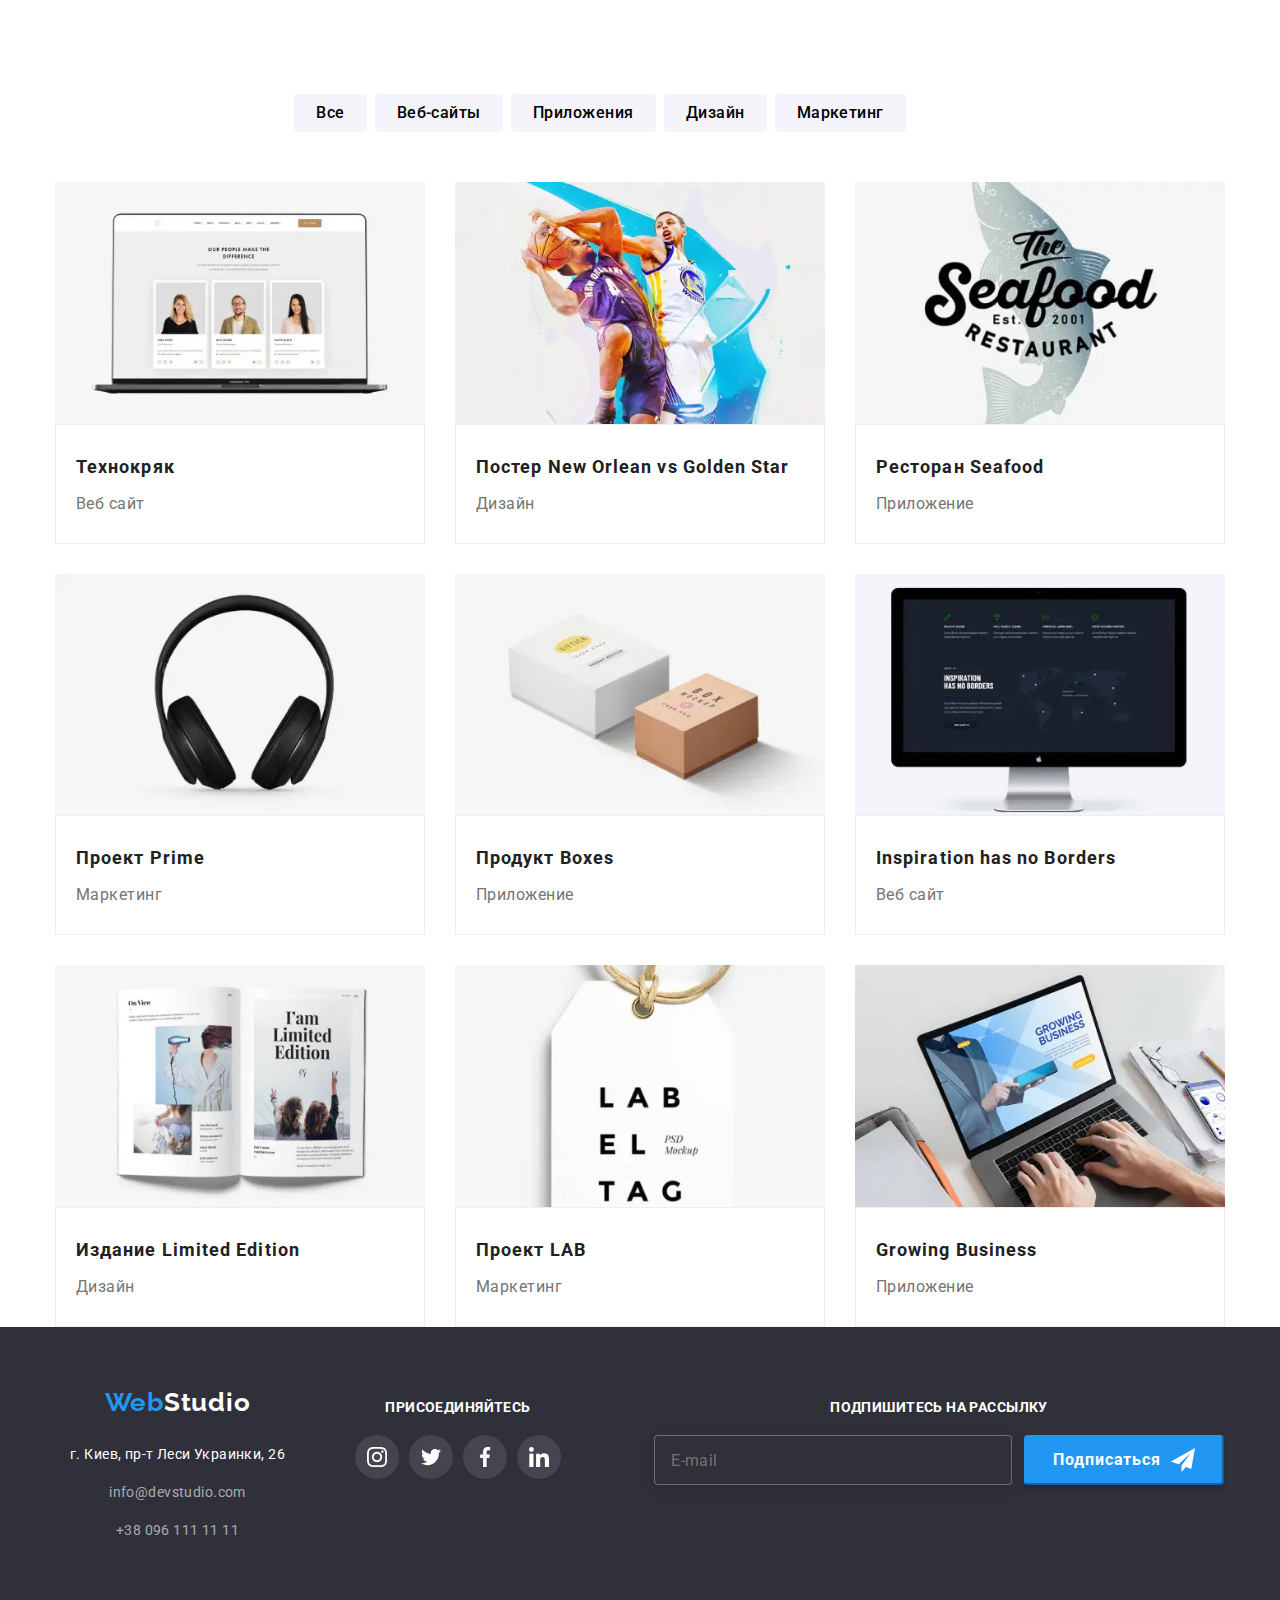
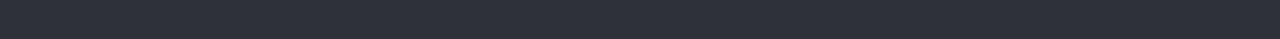
==== commit 29a669f1: "делаю бургер меню" ====
--- a/portfolio.html
+++ b/portfolio.html
@@ -111,9 +111,9 @@
                                 media="(min-width: 1200px)" type="image/webp">
                         <source srcset="./images/portfolio/img22-1х.jpg 1x, ./images/portfolio/img22-d2х.jpg 2x"
                                 media="(min-width: 1200px)">
-                        <source srcset="./images/portfolio/img22-t1x.webp 1x, ./images/portfolio/img22-2x.webp 2x"
-                                media="(min-width: 768px)" type="image/webp">
-                        <source srcset="./images/portfolio/img22-t1x.jpg 1x, ./images/portfolio/img22-2x.jpg 2x"
+                        <source srcset="./images/portfolio/img22-t1x.webp 1x, ./images/portfolio/img22-t2x.webp 2x"
+                                media="(min-width: 768px)" type="image/webp">
+                        <source srcset="./images/portfolio/img22-t1x.jpg 1x, ./images/portfolio/img22-t2x.jpg 2x"
                                 media="(min-width: 768px)">
                         <source srcset="./images/portfolio/img22-1х.webp 1x, ./images/portfolio/img22-2х.webp 2x"
                                 media="(min-width: 320px)" type="image/webp">
@@ -322,7 +322,7 @@
     </ul>
             </div>
 
-            <!-- <footer class="footer-section">
+            <footer class="footer-section">
                 <div class="footer-block container">
                     <div class="footer-left">
                        <a href="./index.html" class="footer-left__logo link">Web<span class="footer-left__logo-white">Studio</span></a>
@@ -396,8 +396,7 @@
                     </button>
                     </form>
                 </div>
-                    </div>  
-                       
-        </footer> -->
+                    </div>
+        </footer>
 </body>
 </html>--- a/css/portfolio.min.css
+++ b/css/portfolio.min.css
@@ -1,2 +1,2 @@
-.visually-hidden{position:absolute;width:1px;height:1px;margin:-1px;border:0;padding:0;white-space:nowrap;clip-path:inset(100%);clip:rect(0 0 0 0);overflow:hidden}.contacts-header__mail-link:hover,.contacts-header__mail-link:focus,.contacts-header__tel-link:hover,.contacts-header__tel-link:focus,.portfolio-button:hover,.portfolio-button:focus,.contacts-header__mail:hover,.contacts-header__mail:focus,.contacts-header__tel:hover,.contacts-header__tel:focus,.navigation__link:hover,.navigation__link:focus{color:#2196F3}.line{position:absolute;width:1600px;height:0px;left:0px;top:80px;border:1px solid #ECECEC}body{font-family:Roboto,sans-serif;color:#757575}h1,h2,h3,h4,h5,h6{margin:0}ul,ol{margin:0;padding:0}p{margin:0}h2,h3{font-family:Roboto,sans-serif;color:#212121}button{align-items:center}img{display:block;max-width:100%;height:auto}.list{list-style:none}.link{text-decoration:none}.container{max-width:480px;padding:0 15px;margin:0 auto}@media screen and (min-width: 768px){.container{max-width:768px}}@media screen and (min-width: 1200px){.container{max-width:1200px}}.header-section{padding-top:24px;padding-bottom:25px;background:#fff}.header-section .container{align-items:center}.header-section .logo{margin-right:93px}.navigation{display:flex;align-items:center}.navigation__list{display:flex;align-items:center}.navigation__item:not(:last-child){margin-right:50px}.navigation__link{position:relative;font-weight:500;font-Size:14px;line-height:1.172;letter-spacing:0.02em;color:#212121;transition:250ms cubic-bezier(0.4, 0, 0.2, 1)}.navigation__link.accent{color:#2196F3}.navigation__link.accent::after{display:block;position:absolute;content:"";width:100%;height:4px;border-radius:2px;top:46px;background-color:#2196F3;transition:all 250ms cubic-bezier(0.4, 0, 0.2, 1)}.logo{font-family:Raleway,sans-serif;font-weight:700;font-Size:26px;line-height:1.192;letter-spacing:0.03em;color:#2196F3}.logo-black{color:#000}.contacts-header{font-weight:500;font-size:14px;line-height:1.172;letter-spacing:0.02em;display:flex;margin-left:auto}.contacts-header__tel,.contacts-header__mail{fill:#757575}.contacts-header__tel-link:hover .contacts-header__svg,.contacts-header__tel-link:focus .contacts-header__svg,.contacts-header__mail-link:hover .contacts-header__svg,.contacts-header__mail-link:focus .contacts-header__svg{fill:#2196F3}.contacts-header__mail-link,.contacts-header__tel-link{display:flex;align-items:center;font-style:normal;color:#757575}.contacts-header__mail-link{transition:250ms cubic-bezier(0.4, 0, 0.2, 1)}.contacts-header__tel-link{transition:250ms cubic-bezier(0.4, 0, 0.2, 1)}.contacts-header__svg{margin-right:10px;transition:250ms cubic-bezier(0.4, 0, 0.2, 1)}.header-section .contacts-header__mail-link{margin-right:50px}.header-section{border-bottom:1px solid #ECECEC}.portfolio-btn{font-family:Roboto,sans-serif;font-weight:500;font-size:16px;line-height:1.625;text-align:center;letter-spacing:0.03em;color:#212121}.portfolio-main{padding-top:60px;padding-bottom:40px;margin:0}.portfolio-list{display:flex;flex-wrap:wrap}.portfolio-list__item:nth-child(-n+3){margin-bottom:15px}.portfolio-list__item:not(:last-child){margin-right:8px}.portfolio-list__btn{cursor:pointer;min-height:38px;padding:6px 22px;background:#F5F4FA;border-radius:4px;outline:none;border:0;transition:background 250ms cubic-bezier(0.4, 0, 0.2, 1);transition:color 250ms cubic-bezier(0.4, 0, 0.2, 1);font-weight:500;font-size:16px;line-height:1.625;text-align:center;letter-spacing:0.03em}.portfolio-list__btn:hover,.portfolio-list__btn:focus,.portfolio-list__btn:active{background:#2196F3;color:#fff}.portfolio-list__btn:hover,.portfolio-list__btn:focus{box-shadow:0px 3px 1px rgba(0,0,0,0.1),0px 1px 2px rgba(0,0,0,0.08),0px 2px 2px rgba(0,0,0,0.12);transition:box-shadow 250ms cubic-bezier(0.4, 0, 0.2, 1)}.projects-list__item{margin-bottom:30px}.projects-list__item:nth-child(3n){margin-right:0}.projects-list__link{display:block}.projects-list__link:hover,.projects-list__link:focus{box-shadow:0px 1px 1px rgba(0,0,0,0.12),0px 4px 4px rgba(0,0,0,0.06),1px 4px 6px rgba(0,0,0,0.16)}.projects-list__link:hover .projects-thumb__description,.projects-list__link:focus .projects-thumb__description{transform:translateY(0);opacity:1}.projects-thumb{position:relative;overflow:hidden}.projects-thumb__description{position:absolute;font-weight:400;font-size:18px;line-height:1.555;letter-spacing:0.03em;color:#fff;background-color:rgba(33,150,243,0.9);top:0;height:100%;width:100%;align-items:center;transform:translateY(100%);opacity:0;transition:250ms cubic-bezier(0.4, 0, 0.2, 1)}.card-content{background:#FFFFFF;border:1px solid #EEEEEE;border-right-style:solid;border-bottom-style:solid;border-left-style:solid;box-sizing:border-box;padding:24px 20px}.card-content__name{margin-bottom:4px;font-weight:700;font-size:18px;line-height:2;letter-spacing:0.06em;color:#212121}.card-content__description{font-weight:400;font-size:16px;line-height:1.875;letter-spacing:0.03em;color:#757575}@media screen and (min-width: 768px) and (max-width: 1199px){.portfolio-main{display:flex;justify-content:center;padding-top:60px;padding-bottom:30px}.portfolio-list__item:nth-child(-n+3){margin-bottom:0}}.projects-list{display:flex;flex-wrap:wrap}.projects-list__item{margin-right:30px}.projects-list__item:nth-child(2n){margin-right:0}.projects-list__link:hover,.projects-list__link:focus{box-shadow:0px 1px 1px rgba(0,0,0,0.12),0px 4px 4px rgba(0,0,0,0.06),1px 4px 6px rgba(0,0,0,0.16)}.projects-list__link:hover .projects-thumb__description,.projects-list__link:focus .projects-thumb__description{transform:translateY(0);opacity:1}@media screen and (min-width: 1200px){.portfolio-main{padding-top:94px;padding-bottom:50px}.portfolio-list{display:flex;justify-content:center}.portfolio-list__item:not(:last-child){margin-right:8px}}.portfolio{margin-top:64px}.footer-section{padding-top:60px;padding-bottom:60px;background:#2F303A;margin-top:30px;text-align:center}.footer-left{font-weight:700;font-size:24px;line-height:1.166;letter-spacing:0.03em;color:#2196F3}.footer-left__logo{height:28px;font-family:Raleway,sans-serif;font-weight:700;font-size:24px;line-height:1.166;letter-spacing:0.03em;color:#2196F3}.footer-left__logo-white{color:#fff}.footer-address{margin-top:20px}.footer-address__link{font-style:normal;font-weight:400;font-size:14px;line-height:1.714;letter-spacing:0.03em;color:#fff}.footer-contacts{margin-bottom:60px}.footer-contacts__item{margin-top:8px;font-style:normal}.footer-contacts__mail,.footer-contacts__tel{font-weight:400;font-size:14px;line-height:1.714;letter-spacing:0.03em;color:rgba(255,255,255,0.6)}.footer-center__description{font-weight:700;font-size:14px;line-height:1.142;letter-spacing:0.03em;text-transform:uppercase;color:#FFFFFF;padding-bottom:20px}.footer-icon-list{display:flex;justify-content:center}.footer-icon-list__item:not(:last-child){margin-right:10px}.footer-icon-list__link{display:flex;justify-content:center;align-items:center;border-radius:25px;background:rgba(255,255,255,0.1);color:#FFFFFF;height:44px;width:44px;transition:background 250ms cubic-bezier(0.4, 0, 0.2, 1)}.footer-icon-list__link:hover,.footer-icon-list__link:focus{color:#FFFFFF;background:#2196F3}.footer-icon-list__svg{fill:currentColor;transition:fill 250ms cubic-bezier(0.4, 0, 0.2, 1)}.footer-right__description{font-weight:700;font-size:14px;line-height:1.142;letter-spacing:0.03em;text-transform:uppercase;color:#FFFFFF;padding-top:60px;padding-bottom:20px}.footer-right__mail{height:50px;width:100%;background-color:#2F303A;border:1px solid rgba(255,255,255,0.3);filter:drop-shadow(0px 4px 4px rgba(0,0,0,0.15));border-radius:4px;cursor:pointer;resize:none;padding-left:16px;font-weight:400;font-size:16px;line-height:1.25;letter-spacing:0.03em;color:rgba(255,255,255,0.6)}.footer-right__button{display:block;min-width:200px;height:50px;border-color:#2196F3;background:#2196F3;box-shadow:0px 4px 4px rgba(0,0,0,0.15);border-radius:4px;cursor:pointer;outline:none;margin:20px auto 0}.footer-right__join{font-weight:700;font-size:16px;line-height:1.875;letter-spacing:0.06em;color:#fff}.footer-right__svg{margin-left:10px}@media screen and (min-width: 768px) and (max-width: 1199px){.footer-block{display:flex;flex-wrap:wrap}.footer-left{padding:0 165px 0 76px}.footer-left__logo{height:28px;font-family:Raleway,sans-serif;font-weight:700;font-size:24px;line-height:1.166;letter-spacing:0.03em;color:#2196F3}.footer-left__logo-white{color:#fff}.footer-address{margin-top:20px}.footer-address__link{font-style:normal;font-weight:400;font-size:14px;line-height:1.714;letter-spacing:0.03em;color:#fff}.footer-contacts{margin-bottom:0}.footer-contacts__item{margin-top:9px;font-style:normal}.footer-contacts__mail{font-weight:400;font-size:14px;line-height:1.714;letter-spacing:0.03em;color:rgba(255,255,255,0.6)}.footer-contacts__tel{font-weight:400;font-size:14px;line-height:1.714;letter-spacing:0.03em;color:rgba(255,255,255,0.6)}.footer-center__description{font-weight:700;font-size:14px;line-height:1.142;letter-spacing:0.03em;text-transform:uppercase;color:#FFFFFF;padding-bottom:20px}.footer-icon-list{display:flex;justify-content:center}.footer-icon-list__item:not(:last-child){margin-right:10px}.footer-icon-list__link{display:flex;justify-content:center;align-items:center;border-radius:25px;background:rgba(255,255,255,0.1);color:#FFFFFF;height:44px;width:44px;transition:background 250ms cubic-bezier(0.4, 0, 0.2, 1)}.footer-icon-list__link:hover,.footer-icon-list__link:focus{color:#FFFFFF;background:#2196F3}.footer-icon-list__svg{fill:currentColor;transition:fill 250ms cubic-bezier(0.4, 0, 0.2, 1)}.footer-right__description{padding-left:175px}.footer-right__form{padding-left:166px}.footer-right__mail{width:450px}.footer-right__button{display:block;min-width:200px;height:50px;border-color:#2196F3;background:#2196F3;box-shadow:0px 4px 4px rgba(0,0,0,0.15);border-radius:4px;cursor:pointer;outline:none;margin:20px auto 0}.footer-right__join{font-weight:700;font-size:16px;line-height:1.875;letter-spacing:0.06em;color:#fff}.footer-right__svg{margin-left:10px}}@media screen and (min-width: 1200px){.footer-section{margin-top:0;padding-top:0}.footer-block{display:flex}.footer-left{padding-top:60px;padding-right:70px;padding-left:15px}.footer-left__logo{height:31px;font-family:Raleway,sans-serif;font-weight:700;font-size:26px;line-height:1.192;letter-spacing:0.03em;color:#2196F3}.footer-left__logo-white{color:#fff}.footer-address{margin-top:20px}.footer-address__link{font-style:normal;font-weight:400;font-size:14px;line-height:1.714;letter-spacing:0.03em;color:#fff}.footer-contacts{padding-bottom:0;margin-bottom:0}.footer-contacts__item{margin-top:9px;font-style:normal}.footer-contacts__mail{font-weight:400;font-size:14px;line-height:1.714;letter-spacing:0.03em;color:rgba(255,255,255,0.6)}.footer-contacts__tel{font-weight:400;font-size:14px;line-height:1.714;letter-spacing:0.03em;color:rgba(255,255,255,0.6)}.footer-center{padding-top:72px;padding-bottom:100px}.footer-center__description{font-weight:700;font-size:14px;line-height:1.142;letter-spacing:0.03em;text-transform:uppercase;color:#FFFFFF;padding-bottom:20px}.footer-icon-list{display:flex;justify-content:center}.footer-icon-list__item:not(:last-child){margin-right:10px}.footer-icon-list__link{display:flex;justify-content:center;align-items:center;border-radius:25px;background:rgba(255,255,255,0.1);color:#FFFFFF;height:44px;width:44px;transition:background 250ms cubic-bezier(0.4, 0, 0.2, 1)}.footer-icon-list__link:hover,.footer-icon-list__link:focus{color:#FFFFFF;background:#2196F3}.footer-icon-list__svg{fill:currentColor;transition:fill 250ms cubic-bezier(0.4, 0, 0.2, 1)}.footer-right{padding-left:93px}.footer-right__description{font-weight:700;font-size:14px;line-height:1.142;letter-spacing:0.03em;text-transform:uppercase;color:#FFFFFF;padding-top:72px}.footer-right__form{display:flex}.footer-right__mail{width:358px;height:50px;background-color:#2F303A;border:1px solid rgba(255,255,255,0.3);filter:drop-shadow(0px 4px 4px rgba(0,0,0,0.15));border-radius:4px;cursor:pointer;resize:none;padding-left:16px;margin-right:12px;font-weight:400;font-size:16px;line-height:1.25;letter-spacing:0.03em;color:rgba(255,255,255,0.6)}.footer-right__button{display:flex;justify-content:center;text-align:center;min-width:200px;height:50px;border-color:#2196F3;background:#2196F3;box-shadow:0px 4px 4px rgba(0,0,0,0.15);border-radius:4px;cursor:pointer;outline:none;margin:0}.footer-right__join{font-weight:700;font-size:16px;line-height:1.875;letter-spacing:0.06em;color:#fff}.footer-right__svg{margin-left:10px}}
+.visually-hidden{position:absolute;width:1px;height:1px;margin:-1px;border:0;padding:0;white-space:nowrap;clip-path:inset(100%);clip:rect(0 0 0 0);overflow:hidden}.contacts-header__mail-link:hover,.contacts-header__mail-link:focus,.contacts-header__tel-link:hover,.contacts-header__tel-link:focus,.portfolio-button:hover,.portfolio-button:focus,.contacts-header__mail:hover,.contacts-header__mail:focus,.contacts-header__tel:hover,.contacts-header__tel:focus,.navigation__link:hover,.navigation__link:focus .menu-button:hover,.menu-button:focus{color:#2196F3}.line{position:absolute;width:1600px;height:0px;left:0px;top:80px;border:1px solid #ECECEC}body{font-family:Roboto,sans-serif;color:#757575}h1,h2,h3,h4,h5,h6{margin:0}ul,ol{margin:0;padding:0}p{margin:0}h2,h3{font-family:Roboto,sans-serif;color:#212121}button{align-items:center}img{display:block;max-width:100%;height:auto}.list{list-style:none}.link{text-decoration:none}.container{max-width:480px;padding:0 15px;margin:0 auto}@media screen and (min-width: 768px){.container{max-width:768px}}@media screen and (min-width: 1200px){.container{max-width:1200px}}.header-section{padding-top:16px;padding-bottom:16px;background:#fff;position:relative}.header-section .header-logo .logo{font-family:Raleway,sans-serif;font-weight:700;font-Size:24px;line-height:1.166;letter-spacing:0.03em;color:#2196F3}.header-section .header-logo .logo-black{color:#000}.header-section .menu-button{position:absolute;padding:0;margin-left:auto;border:none}@media screen and (max-width: 767px){.header-section .page-header{position:absolute;top:calc(100% + 1px);left:0;z-index:999;opacity:0;visibility:hidden;pointer-events:none;padding-top:60px;padding-bottom:60px;width:100%;height:393px;background-color:#fff;box-shadow:0px 4px 8px rgba(0,0,0,0.04),0px 2px 4px rgba(0,0,0,0.08),0px 1px 3px rgba(0,0,0,0.16);transition:opacity 250ms cubic-bezier(0.4, 0, 0.2, 1),visibility 250ms cubic-bezier(0.4, 0, 0.2, 1)}.header-section .page-header.is-open{opacity:1;visibility:visible;pointer-events:auto}}@media screen and (max-width: 767px) and (min-width: 768px){.header-section .page-header{display:flex;flex-grow:1;align-items:center}}.header-section{border-bottom:1px solid #ECECEC}.portfolio-btn{font-family:Roboto,sans-serif;font-weight:500;font-size:16px;line-height:1.625;text-align:center;letter-spacing:0.03em;color:#212121}.portfolio-main{padding-top:60px;padding-bottom:40px;margin:0}.portfolio-list{display:flex;flex-wrap:wrap}.portfolio-list__item:nth-child(-n+3){margin-bottom:15px}.portfolio-list__item:not(:last-child){margin-right:8px}.portfolio-list__btn{cursor:pointer;min-height:38px;padding:6px 22px;background:#F5F4FA;border-radius:4px;outline:none;border:0;transition:background 250ms cubic-bezier(0.4, 0, 0.2, 1);transition:color 250ms cubic-bezier(0.4, 0, 0.2, 1);font-weight:500;font-size:16px;line-height:1.625;text-align:center;letter-spacing:0.03em}.portfolio-list__btn:hover,.portfolio-list__btn:focus,.portfolio-list__btn:active{background:#2196F3;color:#fff}.portfolio-list__btn:hover,.portfolio-list__btn:focus{box-shadow:0px 3px 1px rgba(0,0,0,0.1),0px 1px 2px rgba(0,0,0,0.08),0px 2px 2px rgba(0,0,0,0.12);transition:box-shadow 250ms cubic-bezier(0.4, 0, 0.2, 1)}.projects-list{display:flex;flex-wrap:wrap}.projects-list__item{margin-bottom:30px}.projects-list__item:nth-child(3n){margin-right:0}.projects-list__link{display:block}.projects-list__link:hover,.projects-list__link:focus{box-shadow:0px 1px 1px rgba(0,0,0,0.12),0px 4px 4px rgba(0,0,0,0.06),1px 4px 6px rgba(0,0,0,0.16)}.projects-list__link:hover .projects-thumb__description,.projects-list__link:focus .projects-thumb__description{transform:translateY(0);opacity:1}.projects-thumb{position:relative;overflow:hidden}.projects-thumb__description{position:absolute;font-weight:400;font-size:18px;line-height:1.555;letter-spacing:0.03em;color:#fff;background-color:rgba(33,150,243,0.9);top:0;height:100%;width:100%;align-items:center;transform:translateY(100%);opacity:0;transition:250ms cubic-bezier(0.4, 0, 0.2, 1)}.card-content{background:#FFFFFF;border:1px solid #EEEEEE;border-right-style:solid;border-bottom-style:solid;border-left-style:solid;box-sizing:border-box;padding:24px 20px}.card-content__name{margin-bottom:4px;font-weight:700;font-size:18px;line-height:2;letter-spacing:0.06em;color:#212121}.card-content__description{font-weight:400;font-size:16px;line-height:1.875;letter-spacing:0.03em;color:#757575}@media screen and (min-width: 768px) and (max-width: 1199px){.portfolio-main{display:flex;justify-content:center;padding-top:60px;padding-bottom:30px}.portfolio-list__item:nth-child(-n+3){margin-bottom:0}.projects-list{margin-left:-30px}.projects-list__item{width:calc(100% / 2 - 30px);margin-right:0;margin-left:30px;margin-bottom:30px}.projects-list__item:last-child{margin-bottom:0}.projects-list__link{max-width:354px}.projects-list__link:hover,.projects-list__link:focus{box-shadow:0px 1px 1px rgba(0,0,0,0.12),0px 4px 4px rgba(0,0,0,0.06),1px 4px 6px rgba(0,0,0,0.16)}.projects-list__link:hover .projects-thumb__description,.projects-list__link:focus .projects-thumb__description{transform:translateY(0);opacity:1}}@media screen and (min-width: 1200px){.portfolio-main{padding-top:94px;padding-bottom:50px}.portfolio-list{display:flex;justify-content:center}.portfolio-list__item:nth-child(-n+3){margin-bottom:0}.portfolio-list__item:not(:last-child){margin-right:8px}.projects-list{margin-left:-30px}.projects-list__item{width:calc(100% / 3 - 30px);margin-right:0;margin-left:30px;margin-bottom:30px}.projects-list__item:nth-last-child(-n+3){margin-bottom:0}.projects-list__link{display:block}.projects-list__link:hover,.projects-list__link:focus{box-shadow:0px 1px 1px rgba(0,0,0,0.12),0px 4px 4px rgba(0,0,0,0.06),1px 4px 6px rgba(0,0,0,0.16)}.projects-list__link:hover .projects-thumb__description,.projects-list__link:focus .projects-thumb__description{transform:translateY(0);opacity:1}.projects-thumb{position:relative;overflow:hidden}.projects-thumb__description{position:absolute;font-weight:400;font-size:18px;line-height:1.555;letter-spacing:0.03em;color:#fff;background-color:rgba(33,150,243,0.9);top:0;height:100%;width:100%;align-items:center;padding:63px 24px;transform:translateY(100%);opacity:0;transition:250ms cubic-bezier(0.4, 0, 0.2, 1)}.card-content{background:#FFFFFF;border:1px solid #EEEEEE;border-right-style:solid;border-bottom-style:solid;border-left-style:solid;box-sizing:border-box;padding:24px 20px}.card-content__name{margin-bottom:4px;font-weight:700;font-size:18px;line-height:2;letter-spacing:0.06em;color:#212121}.card-content__description{font-weight:400;font-size:16px;line-height:1.875;letter-spacing:0.03em;color:#757575}}.portfolio{margin-top:64px}.footer-section{padding-top:60px;padding-bottom:60px;background:#2F303A;margin-top:30px;text-align:center}.footer-left{font-weight:700;font-size:24px;line-height:1.166;letter-spacing:0.03em;color:#2196F3}.footer-left__logo{height:28px;font-family:Raleway,sans-serif;font-weight:700;font-size:24px;line-height:1.166;letter-spacing:0.03em;color:#2196F3}.footer-left__logo-white{color:#fff}.footer-address{margin-top:20px}.footer-address__link{font-style:normal;font-weight:400;font-size:14px;line-height:1.714;letter-spacing:0.03em;color:#fff}.footer-contacts{margin-bottom:60px}.footer-contacts__item{margin-top:8px;font-style:normal}.footer-contacts__mail,.footer-contacts__tel{font-weight:400;font-size:14px;line-height:1.714;letter-spacing:0.03em;color:rgba(255,255,255,0.6)}.footer-center__description{font-weight:700;font-size:14px;line-height:1.142;letter-spacing:0.03em;text-transform:uppercase;color:#FFFFFF;padding-bottom:20px}.footer-icon-list{display:flex;justify-content:center}.footer-icon-list__item:not(:last-child){margin-right:10px}.footer-icon-list__link{display:flex;justify-content:center;align-items:center;border-radius:25px;background:rgba(255,255,255,0.1);color:#FFFFFF;height:44px;width:44px;transition:background 250ms cubic-bezier(0.4, 0, 0.2, 1)}.footer-icon-list__link:hover,.footer-icon-list__link:focus{color:#FFFFFF;background:#2196F3}.footer-icon-list__svg{fill:currentColor;transition:fill 250ms cubic-bezier(0.4, 0, 0.2, 1)}.footer-right__description{font-weight:700;font-size:14px;line-height:1.142;letter-spacing:0.03em;text-transform:uppercase;color:#FFFFFF;padding-top:60px;padding-bottom:20px}.footer-right__mail{height:50px;width:100%;background-color:#2F303A;border:1px solid rgba(255,255,255,0.3);filter:drop-shadow(0px 4px 4px rgba(0,0,0,0.15));border-radius:4px;cursor:pointer;resize:none;padding-left:16px;font-weight:400;font-size:16px;line-height:1.25;letter-spacing:0.03em;color:rgba(255,255,255,0.6)}.footer-right__button{display:block;min-width:200px;height:50px;border-color:#2196F3;background:#2196F3;box-shadow:0px 4px 4px rgba(0,0,0,0.15);border-radius:4px;cursor:pointer;outline:none;margin:20px auto 0}.footer-right__join{font-weight:700;font-size:16px;line-height:1.875;letter-spacing:0.06em;color:#fff}.footer-right__svg{margin-left:10px}@media screen and (min-width: 768px) and (max-width: 1199px){.footer-block{display:flex;flex-wrap:wrap}.footer-left{padding:0 165px 0 76px}.footer-left__logo{height:28px;font-family:Raleway,sans-serif;font-weight:700;font-size:24px;line-height:1.166;letter-spacing:0.03em;color:#2196F3}.footer-left__logo-white{color:#fff}.footer-address{margin-top:20px}.footer-address__link{font-style:normal;font-weight:400;font-size:14px;line-height:1.714;letter-spacing:0.03em;color:#fff}.footer-contacts{margin-bottom:0}.footer-contacts__item{margin-top:9px;font-style:normal}.footer-contacts__mail{font-weight:400;font-size:14px;line-height:1.714;letter-spacing:0.03em;color:rgba(255,255,255,0.6)}.footer-contacts__tel{font-weight:400;font-size:14px;line-height:1.714;letter-spacing:0.03em;color:rgba(255,255,255,0.6)}.footer-center__description{font-weight:700;font-size:14px;line-height:1.142;letter-spacing:0.03em;text-transform:uppercase;color:#FFFFFF;padding-bottom:20px}.footer-icon-list{display:flex;justify-content:center}.footer-icon-list__item:not(:last-child){margin-right:10px}.footer-icon-list__link{display:flex;justify-content:center;align-items:center;border-radius:25px;background:rgba(255,255,255,0.1);color:#FFFFFF;height:44px;width:44px;transition:background 250ms cubic-bezier(0.4, 0, 0.2, 1)}.footer-icon-list__link:hover,.footer-icon-list__link:focus{color:#FFFFFF;background:#2196F3}.footer-icon-list__svg{fill:currentColor;transition:fill 250ms cubic-bezier(0.4, 0, 0.2, 1)}.footer-right__description{padding-left:175px}.footer-right__form{padding-left:166px}.footer-right__mail{width:450px}.footer-right__button{display:block;min-width:200px;height:50px;border-color:#2196F3;background:#2196F3;box-shadow:0px 4px 4px rgba(0,0,0,0.15);border-radius:4px;cursor:pointer;outline:none;margin:20px auto 0}.footer-right__join{font-weight:700;font-size:16px;line-height:1.875;letter-spacing:0.06em;color:#fff}.footer-right__svg{margin-left:10px}}@media screen and (min-width: 1200px){.footer-section{margin-top:0;padding-top:0}.footer-block{display:flex}.footer-left{padding-top:60px;padding-right:70px;padding-left:15px}.footer-left__logo{height:31px;font-family:Raleway,sans-serif;font-weight:700;font-size:26px;line-height:1.192;letter-spacing:0.03em;color:#2196F3}.footer-left__logo-white{color:#fff}.footer-address{margin-top:20px}.footer-address__link{font-style:normal;font-weight:400;font-size:14px;line-height:1.714;letter-spacing:0.03em;color:#fff}.footer-contacts{padding-bottom:0;margin-bottom:0}.footer-contacts__item{margin-top:9px;font-style:normal}.footer-contacts__mail{font-weight:400;font-size:14px;line-height:1.714;letter-spacing:0.03em;color:rgba(255,255,255,0.6)}.footer-contacts__tel{font-weight:400;font-size:14px;line-height:1.714;letter-spacing:0.03em;color:rgba(255,255,255,0.6)}.footer-center{padding-top:72px;padding-bottom:100px}.footer-center__description{font-weight:700;font-size:14px;line-height:1.142;letter-spacing:0.03em;text-transform:uppercase;color:#FFFFFF;padding-bottom:20px}.footer-icon-list{display:flex;justify-content:center}.footer-icon-list__item:not(:last-child){margin-right:10px}.footer-icon-list__link{display:flex;justify-content:center;align-items:center;border-radius:25px;background:rgba(255,255,255,0.1);color:#FFFFFF;height:44px;width:44px;transition:background 250ms cubic-bezier(0.4, 0, 0.2, 1)}.footer-icon-list__link:hover,.footer-icon-list__link:focus{color:#FFFFFF;background:#2196F3}.footer-icon-list__svg{fill:currentColor;transition:fill 250ms cubic-bezier(0.4, 0, 0.2, 1)}.footer-right{padding-left:93px}.footer-right__description{font-weight:700;font-size:14px;line-height:1.142;letter-spacing:0.03em;text-transform:uppercase;color:#FFFFFF;padding-top:72px}.footer-right__form{display:flex}.footer-right__mail{width:358px;height:50px;background-color:#2F303A;border:1px solid rgba(255,255,255,0.3);filter:drop-shadow(0px 4px 4px rgba(0,0,0,0.15));border-radius:4px;cursor:pointer;resize:none;padding-left:16px;margin-right:12px;font-weight:400;font-size:16px;line-height:1.25;letter-spacing:0.03em;color:rgba(255,255,255,0.6)}.footer-right__button{display:flex;justify-content:center;text-align:center;min-width:200px;height:50px;border-color:#2196F3;background:#2196F3;box-shadow:0px 4px 4px rgba(0,0,0,0.15);border-radius:4px;cursor:pointer;outline:none;margin:0}.footer-right__join{font-weight:700;font-size:16px;line-height:1.875;letter-spacing:0.06em;color:#fff}.footer-right__svg{margin-left:10px}}
 /*# sourceMappingURL=portfolio.min.css.map */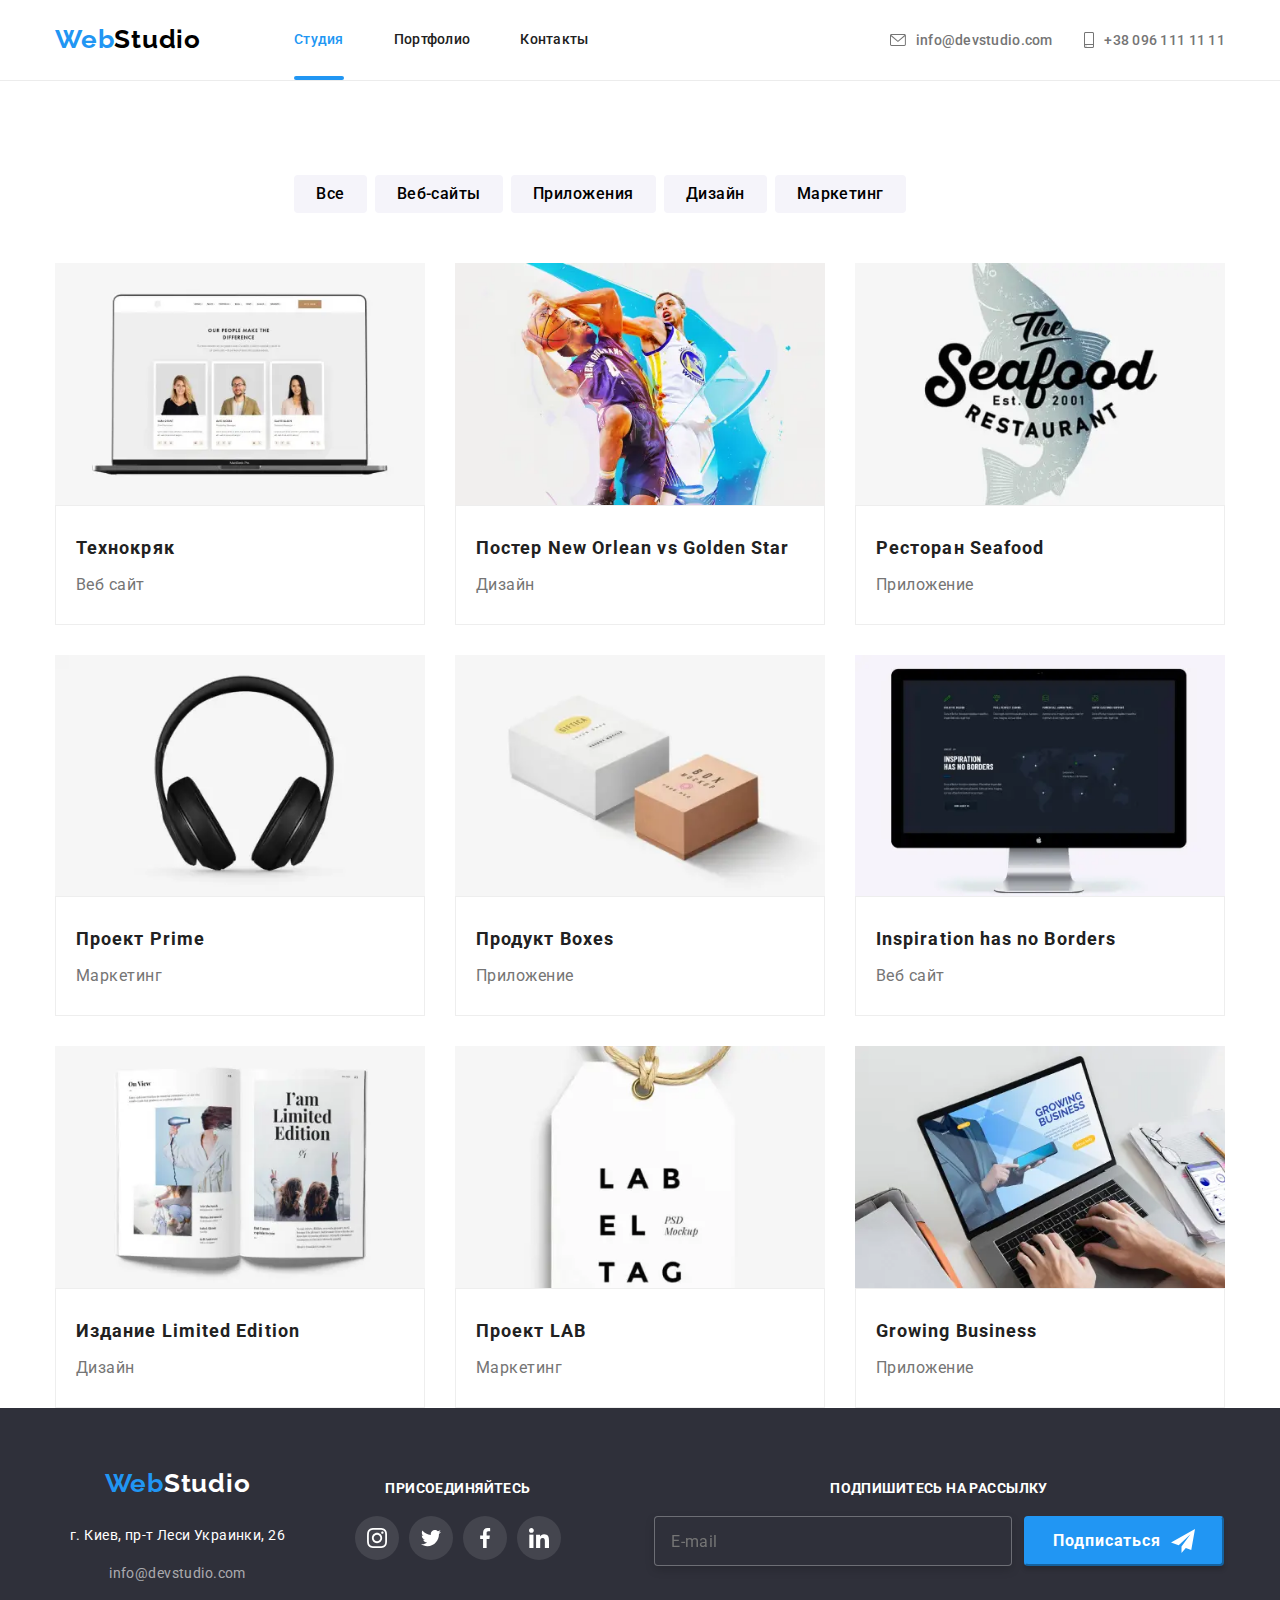
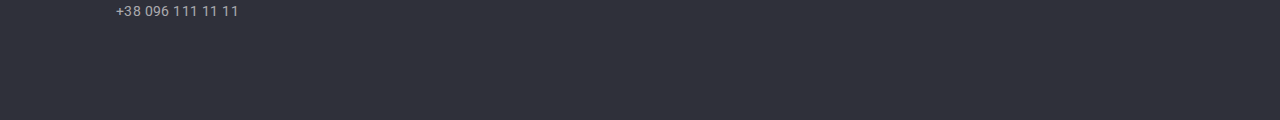
==== commit 81236e51: "хедер" ====
--- a/portfolio.html
+++ b/portfolio.html
@@ -11,48 +11,54 @@
     <title>WebStudio</title>
 </head>
 <body>
-    <!-- <header class="header-section">
-        <div class="container">
-        <nav class="navigation" >
-            <a href="./index.html" class="logo link">Web<span class="logo-black">Studio</span></a>
-        <ul class="navigation__list list">
-            <li class="navigation__item">
-                <a class="navigation__link link" href="./index.html">Студия</a>
+    <header class="header-section">
+        <div class="header-pozition container">
+            <nav class="header-nav">
+                    <a href="./index.html" class=header-nav__logo link">Web<span class="logo-black">Studio</span>
+                    </a>
+                <button class="menu-button" data-menu-button type="button">
+                    <svg width="40" height="40">
+                      <use
+                        class="menu-button__icon-close"
+                        href="./images/sprite.svg#icon-close">
+                    </use>
+                    <use
+                        class="menu-button__icon-menu"
+                        href="./images/sprite.svg#icon-menu">
+                    </use>
+                    </svg>
+                  </button>
+            <ul class="navigation list" data-menu>
+                <li class="navigation__item">
+                    <a class="navigation__link accent link" href="./index.html">Студия</a>
+                </li>
+                <li class="navigation__item">
+                    <a href="./portfolio.html" class="navigation__link  link">Портфолио</a>
+                </li>
+                <li class="navigation__item">
+                    <a class="navigation__link link" href="#">Контакты</a>
+                </li>
+            </ul>
+        </nav>
+        <ul class="contacts-header list">
+            <li class="contacts-header__mail">
+                <a class="contacts-header__mail-link link" href="mailto:info@devstudio.com">
+                    <svg class="contacts-header__svg" width="16" height="12">
+                  <use href="./images/sprite.svg#icon-envelope"></use>  
+                </svg>
+                    info@devstudio.com</a>
             </li>
-            <li class="navigation__item">
-                <a href="./portfolio.html" class="navigation__link accent link">Портфолио</a>
-            </li>
-            <li class="navigation__item">
-                <a class="navigation__link link" href="#">Контакты</a>
-            </li>
+            <li class="contacts-header__tel">
+                <a class="contacts-header__tel-link link" href="tel:+380961111111">
+                    <svg class="contacts-header__svg" width="10" height="16">
+                  <use href="./images/sprite.svg#icon-smartphone"></use>  
+                </svg>
+                    +38 096 111 11 11</a>
+            </li>  
         </ul>
-    </nav>
-    <ul class="contacts-header list">
-        <li class="contacts-header__mail">
-            <a class="contacts-header__mail-link link" href="mailto:info@devstudio.com">
-                <svg class="contacts-header__svg" width="16" height="12">
-              <use href="./images/sprite.svg#icon-envelope">
-
-              </use>  
-            </svg>
-                info@devstudio.com</a>
-        </li>
-        <li class="contacts-header__tel">
-        <address>
-            <a class="contacts-header__tel-link link" href="tel:+380961111111">
-                <svg class="contacts-header__svg" width="10" height="16">
-              <use href="./images/sprite.svg#icon-smartphone">
-                  
-              </use>  
-            </svg>
-                +38 096 111 11 11</a>
-        </address>
-        </li>  
-    </ul>
-    </div>
-
-</header> -->
-<!--Main-->
+</div>
+    </header>
+<main>
     <section class="portfolio-main container">
         <h1 class="visually-hidden"> Меню </h1>
 <ul class="portfolio-list list">
@@ -321,6 +327,7 @@
         </li>
     </ul>
             </div>
+        </main>
 
             <footer class="footer-section">
                 <div class="footer-block container">
--- a/css/portfolio.min.css
+++ b/css/portfolio.min.css
@@ -1,2 +1,2 @@
-.visually-hidden{position:absolute;width:1px;height:1px;margin:-1px;border:0;padding:0;white-space:nowrap;clip-path:inset(100%);clip:rect(0 0 0 0);overflow:hidden}.contacts-header__mail-link:hover,.contacts-header__mail-link:focus,.contacts-header__tel-link:hover,.contacts-header__tel-link:focus,.portfolio-button:hover,.portfolio-button:focus,.contacts-header__mail:hover,.contacts-header__mail:focus,.contacts-header__tel:hover,.contacts-header__tel:focus,.navigation__link:hover,.navigation__link:focus .menu-button:hover,.menu-button:focus{color:#2196F3}.line{position:absolute;width:1600px;height:0px;left:0px;top:80px;border:1px solid #ECECEC}body{font-family:Roboto,sans-serif;color:#757575}h1,h2,h3,h4,h5,h6{margin:0}ul,ol{margin:0;padding:0}p{margin:0}h2,h3{font-family:Roboto,sans-serif;color:#212121}button{align-items:center}img{display:block;max-width:100%;height:auto}.list{list-style:none}.link{text-decoration:none}.container{max-width:480px;padding:0 15px;margin:0 auto}@media screen and (min-width: 768px){.container{max-width:768px}}@media screen and (min-width: 1200px){.container{max-width:1200px}}.header-section{padding-top:16px;padding-bottom:16px;background:#fff;position:relative}.header-section .header-logo .logo{font-family:Raleway,sans-serif;font-weight:700;font-Size:24px;line-height:1.166;letter-spacing:0.03em;color:#2196F3}.header-section .header-logo .logo-black{color:#000}.header-section .menu-button{position:absolute;padding:0;margin-left:auto;border:none}@media screen and (max-width: 767px){.header-section .page-header{position:absolute;top:calc(100% + 1px);left:0;z-index:999;opacity:0;visibility:hidden;pointer-events:none;padding-top:60px;padding-bottom:60px;width:100%;height:393px;background-color:#fff;box-shadow:0px 4px 8px rgba(0,0,0,0.04),0px 2px 4px rgba(0,0,0,0.08),0px 1px 3px rgba(0,0,0,0.16);transition:opacity 250ms cubic-bezier(0.4, 0, 0.2, 1),visibility 250ms cubic-bezier(0.4, 0, 0.2, 1)}.header-section .page-header.is-open{opacity:1;visibility:visible;pointer-events:auto}}@media screen and (max-width: 767px) and (min-width: 768px){.header-section .page-header{display:flex;flex-grow:1;align-items:center}}.header-section{border-bottom:1px solid #ECECEC}.portfolio-btn{font-family:Roboto,sans-serif;font-weight:500;font-size:16px;line-height:1.625;text-align:center;letter-spacing:0.03em;color:#212121}.portfolio-main{padding-top:60px;padding-bottom:40px;margin:0}.portfolio-list{display:flex;flex-wrap:wrap}.portfolio-list__item:nth-child(-n+3){margin-bottom:15px}.portfolio-list__item:not(:last-child){margin-right:8px}.portfolio-list__btn{cursor:pointer;min-height:38px;padding:6px 22px;background:#F5F4FA;border-radius:4px;outline:none;border:0;transition:background 250ms cubic-bezier(0.4, 0, 0.2, 1);transition:color 250ms cubic-bezier(0.4, 0, 0.2, 1);font-weight:500;font-size:16px;line-height:1.625;text-align:center;letter-spacing:0.03em}.portfolio-list__btn:hover,.portfolio-list__btn:focus,.portfolio-list__btn:active{background:#2196F3;color:#fff}.portfolio-list__btn:hover,.portfolio-list__btn:focus{box-shadow:0px 3px 1px rgba(0,0,0,0.1),0px 1px 2px rgba(0,0,0,0.08),0px 2px 2px rgba(0,0,0,0.12);transition:box-shadow 250ms cubic-bezier(0.4, 0, 0.2, 1)}.projects-list{display:flex;flex-wrap:wrap}.projects-list__item{margin-bottom:30px}.projects-list__item:nth-child(3n){margin-right:0}.projects-list__link{display:block}.projects-list__link:hover,.projects-list__link:focus{box-shadow:0px 1px 1px rgba(0,0,0,0.12),0px 4px 4px rgba(0,0,0,0.06),1px 4px 6px rgba(0,0,0,0.16)}.projects-list__link:hover .projects-thumb__description,.projects-list__link:focus .projects-thumb__description{transform:translateY(0);opacity:1}.projects-thumb{position:relative;overflow:hidden}.projects-thumb__description{position:absolute;font-weight:400;font-size:18px;line-height:1.555;letter-spacing:0.03em;color:#fff;background-color:rgba(33,150,243,0.9);top:0;height:100%;width:100%;align-items:center;transform:translateY(100%);opacity:0;transition:250ms cubic-bezier(0.4, 0, 0.2, 1)}.card-content{background:#FFFFFF;border:1px solid #EEEEEE;border-right-style:solid;border-bottom-style:solid;border-left-style:solid;box-sizing:border-box;padding:24px 20px}.card-content__name{margin-bottom:4px;font-weight:700;font-size:18px;line-height:2;letter-spacing:0.06em;color:#212121}.card-content__description{font-weight:400;font-size:16px;line-height:1.875;letter-spacing:0.03em;color:#757575}@media screen and (min-width: 768px) and (max-width: 1199px){.portfolio-main{display:flex;justify-content:center;padding-top:60px;padding-bottom:30px}.portfolio-list__item:nth-child(-n+3){margin-bottom:0}.projects-list{margin-left:-30px}.projects-list__item{width:calc(100% / 2 - 30px);margin-right:0;margin-left:30px;margin-bottom:30px}.projects-list__item:last-child{margin-bottom:0}.projects-list__link{max-width:354px}.projects-list__link:hover,.projects-list__link:focus{box-shadow:0px 1px 1px rgba(0,0,0,0.12),0px 4px 4px rgba(0,0,0,0.06),1px 4px 6px rgba(0,0,0,0.16)}.projects-list__link:hover .projects-thumb__description,.projects-list__link:focus .projects-thumb__description{transform:translateY(0);opacity:1}}@media screen and (min-width: 1200px){.portfolio-main{padding-top:94px;padding-bottom:50px}.portfolio-list{display:flex;justify-content:center}.portfolio-list__item:nth-child(-n+3){margin-bottom:0}.portfolio-list__item:not(:last-child){margin-right:8px}.projects-list{margin-left:-30px}.projects-list__item{width:calc(100% / 3 - 30px);margin-right:0;margin-left:30px;margin-bottom:30px}.projects-list__item:nth-last-child(-n+3){margin-bottom:0}.projects-list__link{display:block}.projects-list__link:hover,.projects-list__link:focus{box-shadow:0px 1px 1px rgba(0,0,0,0.12),0px 4px 4px rgba(0,0,0,0.06),1px 4px 6px rgba(0,0,0,0.16)}.projects-list__link:hover .projects-thumb__description,.projects-list__link:focus .projects-thumb__description{transform:translateY(0);opacity:1}.projects-thumb{position:relative;overflow:hidden}.projects-thumb__description{position:absolute;font-weight:400;font-size:18px;line-height:1.555;letter-spacing:0.03em;color:#fff;background-color:rgba(33,150,243,0.9);top:0;height:100%;width:100%;align-items:center;padding:63px 24px;transform:translateY(100%);opacity:0;transition:250ms cubic-bezier(0.4, 0, 0.2, 1)}.card-content{background:#FFFFFF;border:1px solid #EEEEEE;border-right-style:solid;border-bottom-style:solid;border-left-style:solid;box-sizing:border-box;padding:24px 20px}.card-content__name{margin-bottom:4px;font-weight:700;font-size:18px;line-height:2;letter-spacing:0.06em;color:#212121}.card-content__description{font-weight:400;font-size:16px;line-height:1.875;letter-spacing:0.03em;color:#757575}}.portfolio{margin-top:64px}.footer-section{padding-top:60px;padding-bottom:60px;background:#2F303A;margin-top:30px;text-align:center}.footer-left{font-weight:700;font-size:24px;line-height:1.166;letter-spacing:0.03em;color:#2196F3}.footer-left__logo{height:28px;font-family:Raleway,sans-serif;font-weight:700;font-size:24px;line-height:1.166;letter-spacing:0.03em;color:#2196F3}.footer-left__logo-white{color:#fff}.footer-address{margin-top:20px}.footer-address__link{font-style:normal;font-weight:400;font-size:14px;line-height:1.714;letter-spacing:0.03em;color:#fff}.footer-contacts{margin-bottom:60px}.footer-contacts__item{margin-top:8px;font-style:normal}.footer-contacts__mail,.footer-contacts__tel{font-weight:400;font-size:14px;line-height:1.714;letter-spacing:0.03em;color:rgba(255,255,255,0.6)}.footer-center__description{font-weight:700;font-size:14px;line-height:1.142;letter-spacing:0.03em;text-transform:uppercase;color:#FFFFFF;padding-bottom:20px}.footer-icon-list{display:flex;justify-content:center}.footer-icon-list__item:not(:last-child){margin-right:10px}.footer-icon-list__link{display:flex;justify-content:center;align-items:center;border-radius:25px;background:rgba(255,255,255,0.1);color:#FFFFFF;height:44px;width:44px;transition:background 250ms cubic-bezier(0.4, 0, 0.2, 1)}.footer-icon-list__link:hover,.footer-icon-list__link:focus{color:#FFFFFF;background:#2196F3}.footer-icon-list__svg{fill:currentColor;transition:fill 250ms cubic-bezier(0.4, 0, 0.2, 1)}.footer-right__description{font-weight:700;font-size:14px;line-height:1.142;letter-spacing:0.03em;text-transform:uppercase;color:#FFFFFF;padding-top:60px;padding-bottom:20px}.footer-right__mail{height:50px;width:100%;background-color:#2F303A;border:1px solid rgba(255,255,255,0.3);filter:drop-shadow(0px 4px 4px rgba(0,0,0,0.15));border-radius:4px;cursor:pointer;resize:none;padding-left:16px;font-weight:400;font-size:16px;line-height:1.25;letter-spacing:0.03em;color:rgba(255,255,255,0.6)}.footer-right__button{display:block;min-width:200px;height:50px;border-color:#2196F3;background:#2196F3;box-shadow:0px 4px 4px rgba(0,0,0,0.15);border-radius:4px;cursor:pointer;outline:none;margin:20px auto 0}.footer-right__join{font-weight:700;font-size:16px;line-height:1.875;letter-spacing:0.06em;color:#fff}.footer-right__svg{margin-left:10px}@media screen and (min-width: 768px) and (max-width: 1199px){.footer-block{display:flex;flex-wrap:wrap}.footer-left{padding:0 165px 0 76px}.footer-left__logo{height:28px;font-family:Raleway,sans-serif;font-weight:700;font-size:24px;line-height:1.166;letter-spacing:0.03em;color:#2196F3}.footer-left__logo-white{color:#fff}.footer-address{margin-top:20px}.footer-address__link{font-style:normal;font-weight:400;font-size:14px;line-height:1.714;letter-spacing:0.03em;color:#fff}.footer-contacts{margin-bottom:0}.footer-contacts__item{margin-top:9px;font-style:normal}.footer-contacts__mail{font-weight:400;font-size:14px;line-height:1.714;letter-spacing:0.03em;color:rgba(255,255,255,0.6)}.footer-contacts__tel{font-weight:400;font-size:14px;line-height:1.714;letter-spacing:0.03em;color:rgba(255,255,255,0.6)}.footer-center__description{font-weight:700;font-size:14px;line-height:1.142;letter-spacing:0.03em;text-transform:uppercase;color:#FFFFFF;padding-bottom:20px}.footer-icon-list{display:flex;justify-content:center}.footer-icon-list__item:not(:last-child){margin-right:10px}.footer-icon-list__link{display:flex;justify-content:center;align-items:center;border-radius:25px;background:rgba(255,255,255,0.1);color:#FFFFFF;height:44px;width:44px;transition:background 250ms cubic-bezier(0.4, 0, 0.2, 1)}.footer-icon-list__link:hover,.footer-icon-list__link:focus{color:#FFFFFF;background:#2196F3}.footer-icon-list__svg{fill:currentColor;transition:fill 250ms cubic-bezier(0.4, 0, 0.2, 1)}.footer-right__description{padding-left:175px}.footer-right__form{padding-left:166px}.footer-right__mail{width:450px}.footer-right__button{display:block;min-width:200px;height:50px;border-color:#2196F3;background:#2196F3;box-shadow:0px 4px 4px rgba(0,0,0,0.15);border-radius:4px;cursor:pointer;outline:none;margin:20px auto 0}.footer-right__join{font-weight:700;font-size:16px;line-height:1.875;letter-spacing:0.06em;color:#fff}.footer-right__svg{margin-left:10px}}@media screen and (min-width: 1200px){.footer-section{margin-top:0;padding-top:0}.footer-block{display:flex}.footer-left{padding-top:60px;padding-right:70px;padding-left:15px}.footer-left__logo{height:31px;font-family:Raleway,sans-serif;font-weight:700;font-size:26px;line-height:1.192;letter-spacing:0.03em;color:#2196F3}.footer-left__logo-white{color:#fff}.footer-address{margin-top:20px}.footer-address__link{font-style:normal;font-weight:400;font-size:14px;line-height:1.714;letter-spacing:0.03em;color:#fff}.footer-contacts{padding-bottom:0;margin-bottom:0}.footer-contacts__item{margin-top:9px;font-style:normal}.footer-contacts__mail{font-weight:400;font-size:14px;line-height:1.714;letter-spacing:0.03em;color:rgba(255,255,255,0.6)}.footer-contacts__tel{font-weight:400;font-size:14px;line-height:1.714;letter-spacing:0.03em;color:rgba(255,255,255,0.6)}.footer-center{padding-top:72px;padding-bottom:100px}.footer-center__description{font-weight:700;font-size:14px;line-height:1.142;letter-spacing:0.03em;text-transform:uppercase;color:#FFFFFF;padding-bottom:20px}.footer-icon-list{display:flex;justify-content:center}.footer-icon-list__item:not(:last-child){margin-right:10px}.footer-icon-list__link{display:flex;justify-content:center;align-items:center;border-radius:25px;background:rgba(255,255,255,0.1);color:#FFFFFF;height:44px;width:44px;transition:background 250ms cubic-bezier(0.4, 0, 0.2, 1)}.footer-icon-list__link:hover,.footer-icon-list__link:focus{color:#FFFFFF;background:#2196F3}.footer-icon-list__svg{fill:currentColor;transition:fill 250ms cubic-bezier(0.4, 0, 0.2, 1)}.footer-right{padding-left:93px}.footer-right__description{font-weight:700;font-size:14px;line-height:1.142;letter-spacing:0.03em;text-transform:uppercase;color:#FFFFFF;padding-top:72px}.footer-right__form{display:flex}.footer-right__mail{width:358px;height:50px;background-color:#2F303A;border:1px solid rgba(255,255,255,0.3);filter:drop-shadow(0px 4px 4px rgba(0,0,0,0.15));border-radius:4px;cursor:pointer;resize:none;padding-left:16px;margin-right:12px;font-weight:400;font-size:16px;line-height:1.25;letter-spacing:0.03em;color:rgba(255,255,255,0.6)}.footer-right__button{display:flex;justify-content:center;text-align:center;min-width:200px;height:50px;border-color:#2196F3;background:#2196F3;box-shadow:0px 4px 4px rgba(0,0,0,0.15);border-radius:4px;cursor:pointer;outline:none;margin:0}.footer-right__join{font-weight:700;font-size:16px;line-height:1.875;letter-spacing:0.06em;color:#fff}.footer-right__svg{margin-left:10px}}
+.visually-hidden{position:absolute;width:1px;height:1px;margin:-1px;border:0;padding:0;white-space:nowrap;clip-path:inset(100%);clip:rect(0 0 0 0);overflow:hidden}.contacts-header__mail-link:hover,.contacts-header__mail-link:focus,.contacts-header__tel-link:hover,.contacts-header__tel-link:focus,.portfolio-button:hover,.portfolio-button:focus,.contacts-header__mail:hover,.contacts-header__mail:focus,.contacts-header__tel:hover,.contacts-header__tel:focus,.navigation__link:hover,.navigation__link:focus .menu-button:hover,.menu-button:focus{color:#2196F3}.line{position:absolute;width:1600px;height:0px;left:0px;top:80px;border:1px solid #ECECEC}body{font-family:Roboto,sans-serif;color:#757575}h1,h2,h3,h4,h5,h6{margin:0}ul,ol{margin:0;padding:0}p{margin:0}h2,h3{font-family:Roboto,sans-serif;color:#212121}button{align-items:center}img{display:block;max-width:100%;height:auto}.list{list-style:none}.link{text-decoration:none}.container{max-width:480px;padding:0 15px;margin:0 auto}@media screen and (min-width: 768px){.container{max-width:768px}}@media screen and (min-width: 1200px){.container{max-width:1200px}}.header-pozition{padding-top:16px;padding-bottom:16px;background:#fff;position:relative}.header-nav{display:flex;justify-content:space-between;align-items:center}.header-nav__logo{font-family:Raleway,sans-serif;font-weight:700;font-Size:24px;line-height:1.166;letter-spacing:0.03em;color:#2196F3;text-decoration:none}.logo-black{color:#000}.menu-button{display:inline-flex;border:none;background-color:transparent;transition:color 250ms cubic-bezier(0.4, 0, 0.2, 1)}@media screen and (min-width: 768px){.menu-button{display:none}}.menu-button__icon-close{fill:currentColor}.menu-button .menu-button__icon-close{display:none}.menu-button.is-open .menu-button__icon-close{display:block}.menu-button__icon-menu{fill:currentColor}.menu-button .menu-button__icon-menu{display:block}.menu-button.is-open .menu-button__icon-menu{display:none}@media screen and (max-width: 767px){.navigation{position:absolute;top:calc(100% + 1px);left:0;z-index:999;opacity:0;visibility:hidden;pointer-events:none;padding-top:60px;padding-bottom:60px;width:100%;height:393px;background-color:#fff;box-shadow:0px 4px 8px rgba(0,0,0,0.04),0px 2px 4px rgba(0,0,0,0.08),0px 1px 3px rgba(0,0,0,0.16);transition:opacity 250ms cubic-bezier(0.4, 0, 0.2, 1),visibility 250ms cubic-bezier(0.4, 0, 0.2, 1)}.navigation.is-open{opacity:1;visibility:visible;pointer-events:auto}}@media screen and (max-width: 767px) and (min-width: 768px){.navigation{display:flex;flex-grow:1;align-items:center}}@media screen and (max-width: 767px){.navigation{text-align:center;margin-left:auto;margin-right:auto}}.navigation__item:not(:last-child){margin-bottom:40px}.navigation__link{position:relative;font-weight:500;font-Size:18px;line-height:1.166;letter-spacing:0.02em;color:#212121;transition:250ms cubic-bezier(0.4, 0, 0.2, 1)}.navigation__link.accent{color:#2196F3}.navigation__link::after{content:"";display:block;position:absolute;width:100%;height:4px;border-radius:2px;bottom:0}.navigation__link.accent::after{content:"";background-color:#2196F3;transition:all 250ms cubic-bezier(0.4, 0, 0.2, 1)}.contacts-header{font-weight:500;font-size:18px;line-height:1.166;letter-spacing:0.02em;margin-top:60px;text-align:center}.contacts-header__tel,.contacts-header__mail{fill:#757575}.contacts-header__tel-link:hover .contacts-header__svg,.contacts-header__tel-link:focus .contacts-header__svg,.contacts-header__mail-link:hover .contacts-header__svg,.contacts-header__mail-link:focus .contacts-header__svg{fill:#2196F3}.contacts-header__mail-link,.contacts-header__tel-link{display:flex;align-items:center;font-style:normal;color:#757575}.contacts-header__mail-link{transition:250ms cubic-bezier(0.4, 0, 0.2, 1);margin-bottom:16px}.contacts-header__tel-link{transition:250ms cubic-bezier(0.4, 0, 0.2, 1)}.contacts-header__svg{margin-right:10px;transition:250ms cubic-bezier(0.4, 0, 0.2, 1)}@media screen and (min-width: 768px) and (max-width: 1199px){.header-pozition{display:flex;justify-content:space-between;align-items:center;position:relative;padding-top:0;padding-bottom:0}.header-nav{display:flex;align-items:center;justify-content:space-between}.header-nav__logo{margin-right:93px}.navigation{display:flex}.navigation__item:not(:last-child){margin-bottom:0}.navigation__link{content:"";display:block;position:absolute;width:100%;height:4px;border-radius:2px;bottom:0}.navigation__link.accent::after{content:"";background-color:#2196F3;transition:all 250ms cubic-bezier(0.4, 0, 0.2, 1)}.navigation__item:not(:last-child){margin-right:50px}.navigation__link{display:block;align-items:center;position:relative;font-weight:500;font-Size:14px;line-height:1.14;letter-spacing:0.02em;color:#212121;transition:250ms cubic-bezier(0.4, 0, 0.2, 1);padding-top:32px;padding-bottom:32px}.contacts-header{display:block;font-weight:500;font-size:14px;line-height:1.14;letter-spacing:0.02em;margin-top:0}}@media screen and (min-width: 1200px){.header-pozition{padding-top:0;padding-bottom:0;display:flex;justify-content:space-between;align-items:center;background:#fff}.header-nav{display:flex;justify-content:space-between;align-items:center}.header-nav__logo{margin-right:93px;font-Size:26px;line-height:1.192}.navigation{display:flex}.navigation__link{display:block;padding-top:32px;padding-bottom:32px;font-size:14px;line-height:1.14}.navigation__item:not(:last-child){margin-bottom:0}.navigation__item:not(:last-child){margin-right:50px}.navigation__link.accent{color:#2196F3}.navigation__link::after{bottom:0}.contacts-header{font-size:14px;line-height:1.142;margin-top:0;display:flex;align-items:center;justify-content:center}.contacts-header__tel-link:hover .contacts-header__svg,.contacts-header__tel-link:focus .contacts-header__svg,.contacts-header__mail-link:hover .contacts-header__svg,.contacts-header__mail-link:focus .contacts-header__svg{fill:#2196F3}.contacts-header__mail-link,.contacts-header__tel-link{display:flex;align-items:center;justify-content:center;font-style:normal;color:#757575;margin-bottom:0}.contacts-header__mail-link{transition:250ms cubic-bezier(0.4, 0, 0.2, 1)}.contacts-header__tel-link{transition:250ms cubic-bezier(0.4, 0, 0.2, 1)}.contacts-header__svg{margin-right:10px;transition:250ms cubic-bezier(0.4, 0, 0.2, 1)}.header-section .contacts-header__mail-link{margin-right:31.5px}}.header-section{border-bottom:1px solid #ECECEC}.portfolio-btn{font-family:Roboto,sans-serif;font-weight:500;font-size:16px;line-height:1.625;text-align:center;letter-spacing:0.03em;color:#212121}.portfolio-main{padding-top:60px;padding-bottom:40px;margin:0}.portfolio-list{display:flex;flex-wrap:wrap}.portfolio-list__item:nth-child(-n+3){margin-bottom:15px}.portfolio-list__item:not(:last-child){margin-right:8px}.portfolio-list__btn{cursor:pointer;min-height:38px;padding:6px 22px;background:#F5F4FA;border-radius:4px;outline:none;border:0;transition:background 250ms cubic-bezier(0.4, 0, 0.2, 1);transition:color 250ms cubic-bezier(0.4, 0, 0.2, 1);font-weight:500;font-size:16px;line-height:1.625;text-align:center;letter-spacing:0.03em}.portfolio-list__btn:hover,.portfolio-list__btn:focus,.portfolio-list__btn:active{background:#2196F3;color:#fff}.portfolio-list__btn:hover,.portfolio-list__btn:focus{box-shadow:0px 3px 1px rgba(0,0,0,0.1),0px 1px 2px rgba(0,0,0,0.08),0px 2px 2px rgba(0,0,0,0.12);transition:box-shadow 250ms cubic-bezier(0.4, 0, 0.2, 1)}.projects-list{display:flex;flex-wrap:wrap}.projects-list__item{margin-bottom:30px}.projects-list__item:nth-child(3n){margin-right:0}.projects-list__link{display:block}.projects-list__link:hover,.projects-list__link:focus{box-shadow:0px 1px 1px rgba(0,0,0,0.12),0px 4px 4px rgba(0,0,0,0.06),1px 4px 6px rgba(0,0,0,0.16)}.projects-list__link:hover .projects-thumb__description,.projects-list__link:focus .projects-thumb__description{transform:translateY(0);opacity:1}.projects-thumb{position:relative;overflow:hidden}.projects-thumb__description{position:absolute;font-weight:400;font-size:18px;line-height:1.555;letter-spacing:0.03em;color:#fff;background-color:rgba(33,150,243,0.9);top:0;height:100%;width:100%;align-items:center;transform:translateY(100%);opacity:0;transition:250ms cubic-bezier(0.4, 0, 0.2, 1)}.card-content{background:#FFFFFF;border:1px solid #EEEEEE;border-right-style:solid;border-bottom-style:solid;border-left-style:solid;box-sizing:border-box;padding:24px 20px}.card-content__name{margin-bottom:4px;font-weight:700;font-size:18px;line-height:2;letter-spacing:0.06em;color:#212121}.card-content__description{font-weight:400;font-size:16px;line-height:1.875;letter-spacing:0.03em;color:#757575}@media screen and (min-width: 768px) and (max-width: 1199px){.portfolio-main{display:flex;justify-content:center;padding-top:60px;padding-bottom:30px}.portfolio-list__item:nth-child(-n+3){margin-bottom:0}.projects-list{margin-left:-30px}.projects-list__item{width:calc(100% / 2 - 30px);margin-right:0;margin-left:30px;margin-bottom:30px}.projects-list__item:last-child{margin-bottom:0}.projects-list__link{max-width:354px}.projects-list__link:hover,.projects-list__link:focus{box-shadow:0px 1px 1px rgba(0,0,0,0.12),0px 4px 4px rgba(0,0,0,0.06),1px 4px 6px rgba(0,0,0,0.16)}.projects-list__link:hover .projects-thumb__description,.projects-list__link:focus .projects-thumb__description{transform:translateY(0);opacity:1}}@media screen and (min-width: 1200px){.portfolio-main{padding-top:94px;padding-bottom:50px}.portfolio-list{display:flex;justify-content:center}.portfolio-list__item:nth-child(-n+3){margin-bottom:0}.portfolio-list__item:not(:last-child){margin-right:8px}.projects-list{margin-left:-30px}.projects-list__item{width:calc(100% / 3 - 30px);margin-right:0;margin-left:30px;margin-bottom:30px}.projects-list__item:nth-last-child(-n+3){margin-bottom:0}.projects-list__link{display:block}.projects-list__link:hover,.projects-list__link:focus{box-shadow:0px 1px 1px rgba(0,0,0,0.12),0px 4px 4px rgba(0,0,0,0.06),1px 4px 6px rgba(0,0,0,0.16)}.projects-list__link:hover .projects-thumb__description,.projects-list__link:focus .projects-thumb__description{transform:translateY(0);opacity:1}.projects-thumb{position:relative;overflow:hidden}.projects-thumb__description{position:absolute;font-weight:400;font-size:18px;line-height:1.555;letter-spacing:0.03em;color:#fff;background-color:rgba(33,150,243,0.9);top:0;height:100%;width:100%;align-items:center;padding:63px 24px;transform:translateY(100%);opacity:0;transition:250ms cubic-bezier(0.4, 0, 0.2, 1)}.card-content{background:#FFFFFF;border:1px solid #EEEEEE;border-right-style:solid;border-bottom-style:solid;border-left-style:solid;box-sizing:border-box;padding:24px 20px}.card-content__name{margin-bottom:4px;font-weight:700;font-size:18px;line-height:2;letter-spacing:0.06em;color:#212121}.card-content__description{font-weight:400;font-size:16px;line-height:1.875;letter-spacing:0.03em;color:#757575}}.portfolio{margin-top:64px}.footer-section{padding-top:60px;padding-bottom:60px;background:#2F303A;margin-top:30px;text-align:center}.footer-left{font-weight:700;font-size:24px;line-height:1.166;letter-spacing:0.03em;color:#2196F3}.footer-left__logo{height:28px;font-family:Raleway,sans-serif;font-weight:700;font-size:24px;line-height:1.166;letter-spacing:0.03em;color:#2196F3}.footer-left__logo-white{color:#fff}.footer-address{margin-top:20px}.footer-address__link{font-style:normal;font-weight:400;font-size:14px;line-height:1.714;letter-spacing:0.03em;color:#fff}.footer-contacts{margin-bottom:60px}.footer-contacts__item{margin-top:8px;font-style:normal}.footer-contacts__mail,.footer-contacts__tel{font-weight:400;font-size:14px;line-height:1.714;letter-spacing:0.03em;color:rgba(255,255,255,0.6)}.footer-center__description{font-weight:700;font-size:14px;line-height:1.142;letter-spacing:0.03em;text-transform:uppercase;color:#FFFFFF;padding-bottom:20px}.footer-icon-list{display:flex;justify-content:center}.footer-icon-list__item:not(:last-child){margin-right:10px}.footer-icon-list__link{display:flex;justify-content:center;align-items:center;border-radius:25px;background:rgba(255,255,255,0.1);color:#FFFFFF;height:44px;width:44px;transition:background 250ms cubic-bezier(0.4, 0, 0.2, 1)}.footer-icon-list__link:hover,.footer-icon-list__link:focus{color:#FFFFFF;background:#2196F3}.footer-icon-list__svg{fill:currentColor;transition:fill 250ms cubic-bezier(0.4, 0, 0.2, 1)}.footer-right__description{font-weight:700;font-size:14px;line-height:1.142;letter-spacing:0.03em;text-transform:uppercase;color:#FFFFFF;padding-top:60px;padding-bottom:20px}.footer-right__mail{height:50px;width:100%;background-color:#2F303A;border:1px solid rgba(255,255,255,0.3);filter:drop-shadow(0px 4px 4px rgba(0,0,0,0.15));border-radius:4px;cursor:pointer;resize:none;padding-left:16px;font-weight:400;font-size:16px;line-height:1.25;letter-spacing:0.03em;color:rgba(255,255,255,0.6)}.footer-right__button{display:block;min-width:200px;height:50px;border-color:#2196F3;background:#2196F3;box-shadow:0px 4px 4px rgba(0,0,0,0.15);border-radius:4px;cursor:pointer;outline:none;margin:20px auto 0}.footer-right__join{font-weight:700;font-size:16px;line-height:1.875;letter-spacing:0.06em;color:#fff}.footer-right__svg{margin-left:10px}@media screen and (min-width: 768px) and (max-width: 1199px){.footer-block{display:flex;flex-wrap:wrap}.footer-left{padding:0 165px 0 76px}.footer-left__logo{height:28px;font-family:Raleway,sans-serif;font-weight:700;font-size:24px;line-height:1.166;letter-spacing:0.03em;color:#2196F3}.footer-left__logo-white{color:#fff}.footer-address{margin-top:20px}.footer-address__link{font-style:normal;font-weight:400;font-size:14px;line-height:1.714;letter-spacing:0.03em;color:#fff}.footer-contacts{margin-bottom:0}.footer-contacts__item{margin-top:9px;font-style:normal}.footer-contacts__mail{font-weight:400;font-size:14px;line-height:1.714;letter-spacing:0.03em;color:rgba(255,255,255,0.6)}.footer-contacts__tel{font-weight:400;font-size:14px;line-height:1.714;letter-spacing:0.03em;color:rgba(255,255,255,0.6)}.footer-center__description{font-weight:700;font-size:14px;line-height:1.142;letter-spacing:0.03em;text-transform:uppercase;color:#FFFFFF;padding-bottom:20px}.footer-icon-list{display:flex;justify-content:center}.footer-icon-list__item:not(:last-child){margin-right:10px}.footer-icon-list__link{display:flex;justify-content:center;align-items:center;border-radius:25px;background:rgba(255,255,255,0.1);color:#FFFFFF;height:44px;width:44px;transition:background 250ms cubic-bezier(0.4, 0, 0.2, 1)}.footer-icon-list__link:hover,.footer-icon-list__link:focus{color:#FFFFFF;background:#2196F3}.footer-icon-list__svg{fill:currentColor;transition:fill 250ms cubic-bezier(0.4, 0, 0.2, 1)}.footer-right__description{padding-left:175px}.footer-right__form{padding-left:166px}.footer-right__mail{width:450px}.footer-right__button{display:block;min-width:200px;height:50px;border-color:#2196F3;background:#2196F3;box-shadow:0px 4px 4px rgba(0,0,0,0.15);border-radius:4px;cursor:pointer;outline:none;margin:20px auto 0}.footer-right__join{font-weight:700;font-size:16px;line-height:1.875;letter-spacing:0.06em;color:#fff}.footer-right__svg{margin-left:10px}}@media screen and (min-width: 1200px){.footer-section{margin-top:0;padding-top:0}.footer-block{display:flex}.footer-left{padding-top:60px;padding-right:70px;padding-left:15px}.footer-left__logo{height:31px;font-family:Raleway,sans-serif;font-weight:700;font-size:26px;line-height:1.192;letter-spacing:0.03em;color:#2196F3}.footer-left__logo-white{color:#fff}.footer-address{margin-top:20px}.footer-address__link{font-style:normal;font-weight:400;font-size:14px;line-height:1.714;letter-spacing:0.03em;color:#fff}.footer-contacts{padding-bottom:0;margin-bottom:0}.footer-contacts__item{margin-top:9px;font-style:normal}.footer-contacts__mail{font-weight:400;font-size:14px;line-height:1.714;letter-spacing:0.03em;color:rgba(255,255,255,0.6)}.footer-contacts__tel{font-weight:400;font-size:14px;line-height:1.714;letter-spacing:0.03em;color:rgba(255,255,255,0.6)}.footer-center{padding-top:72px;padding-bottom:100px}.footer-center__description{font-weight:700;font-size:14px;line-height:1.142;letter-spacing:0.03em;text-transform:uppercase;color:#FFFFFF;padding-bottom:20px}.footer-icon-list{display:flex;justify-content:center}.footer-icon-list__item:not(:last-child){margin-right:10px}.footer-icon-list__link{display:flex;justify-content:center;align-items:center;border-radius:25px;background:rgba(255,255,255,0.1);color:#FFFFFF;height:44px;width:44px;transition:background 250ms cubic-bezier(0.4, 0, 0.2, 1)}.footer-icon-list__link:hover,.footer-icon-list__link:focus{color:#FFFFFF;background:#2196F3}.footer-icon-list__svg{fill:currentColor;transition:fill 250ms cubic-bezier(0.4, 0, 0.2, 1)}.footer-right{padding-left:93px}.footer-right__description{font-weight:700;font-size:14px;line-height:1.142;letter-spacing:0.03em;text-transform:uppercase;color:#FFFFFF;padding-top:72px}.footer-right__form{display:flex}.footer-right__mail{width:358px;height:50px;background-color:#2F303A;border:1px solid rgba(255,255,255,0.3);filter:drop-shadow(0px 4px 4px rgba(0,0,0,0.15));border-radius:4px;cursor:pointer;resize:none;padding-left:16px;margin-right:12px;font-weight:400;font-size:16px;line-height:1.25;letter-spacing:0.03em;color:rgba(255,255,255,0.6)}.footer-right__button{display:flex;justify-content:center;text-align:center;min-width:200px;height:50px;border-color:#2196F3;background:#2196F3;box-shadow:0px 4px 4px rgba(0,0,0,0.15);border-radius:4px;cursor:pointer;outline:none;margin:0}.footer-right__join{font-weight:700;font-size:16px;line-height:1.875;letter-spacing:0.06em;color:#fff}.footer-right__svg{margin-left:10px}}
 /*# sourceMappingURL=portfolio.min.css.map */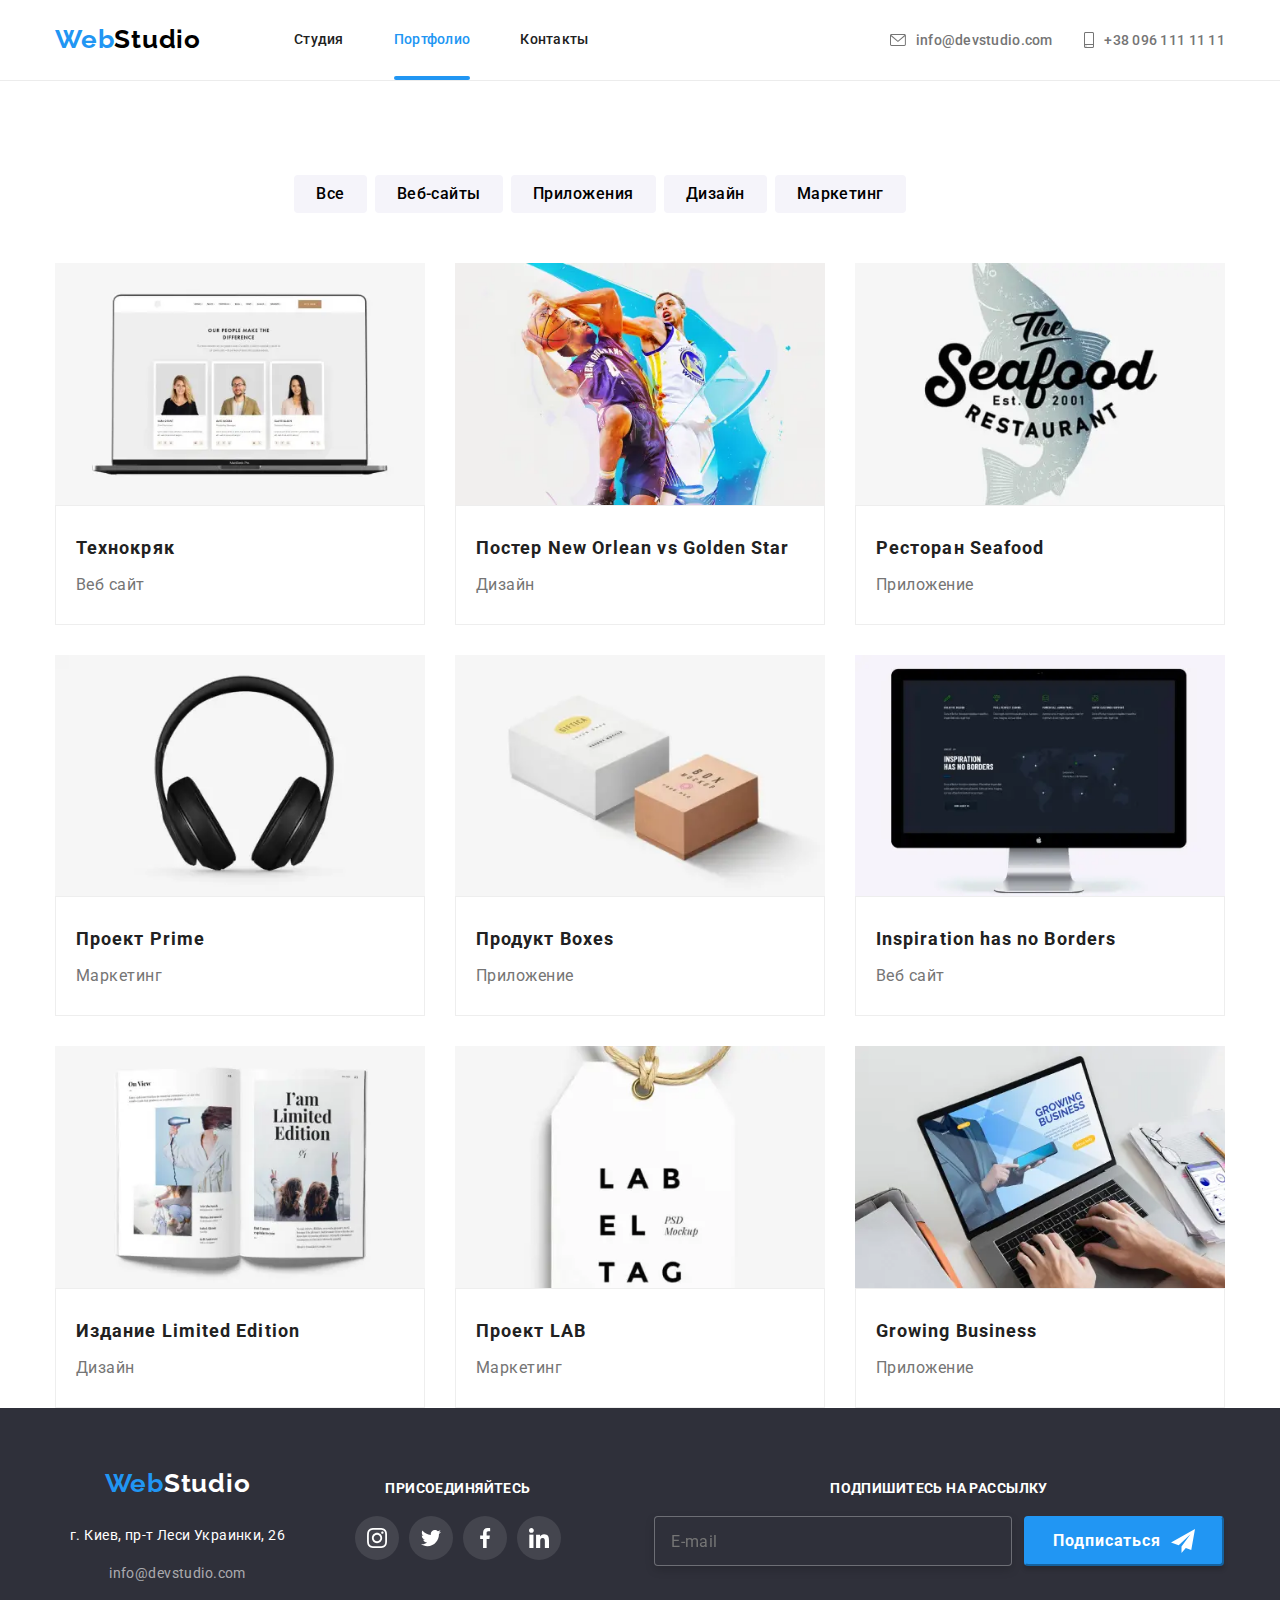
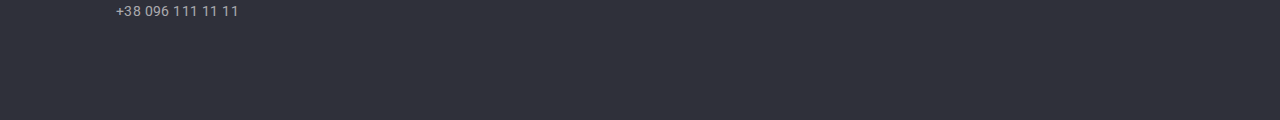
==== commit a8826a43: "отцентрировал хедер" ====
--- a/portfolio.html
+++ b/portfolio.html
@@ -30,13 +30,27 @@
                   </button>
             <ul class="navigation list" data-menu>
                 <li class="navigation__item">
-                    <a class="navigation__link accent link" href="./index.html">Студия</a>
+                    <a class="navigation__link link" href="./index.html">Студия</a>
                 </li>
                 <li class="navigation__item">
-                    <a href="./portfolio.html" class="navigation__link  link">Портфолио</a>
+                    <a href="./portfolio.html" class="navigation__link accent  link">Портфолио</a>
                 </li>
                 <li class="navigation__item">
                     <a class="navigation__link link" href="#">Контакты</a>
+                </li>
+                <li class="contacts-mail">
+                    <a class="contacts-mail__link link" href="mailto:info@devstudio.com">
+                        <svg class="contacts-mail__svg" width="16" height="12">
+                      <use href="./images/sprite.svg#icon-envelope"></use>  
+                    </svg>
+                        info@devstudio.com</a>
+                </li>
+                <li class="contacts-tel">
+                    <a class="contacts-tel__link link" href="tel:+380961111111">
+                        <svg class="contacts-tel__svg" width="10" height="16">
+                      <use href="./images/sprite.svg#icon-smartphone"></use>  
+                    </svg>
+                        +38 096 111 11 11</a>
                 </li>
             </ul>
         </nav>
@@ -58,6 +72,7 @@
         </ul>
 </div>
     </header>
+
 <main>
     <section class="portfolio-main container">
         <h1 class="visually-hidden"> Меню </h1>
@@ -405,5 +420,8 @@
                 </div>
                     </div>
         </footer>
+
+    <script src="./js/menu.js"></script>
+
 </body>
 </html>--- a/css/portfolio.min.css
+++ b/css/portfolio.min.css
@@ -1,2 +1,2 @@
-.visually-hidden{position:absolute;width:1px;height:1px;margin:-1px;border:0;padding:0;white-space:nowrap;clip-path:inset(100%);clip:rect(0 0 0 0);overflow:hidden}.contacts-header__mail-link:hover,.contacts-header__mail-link:focus,.contacts-header__tel-link:hover,.contacts-header__tel-link:focus,.portfolio-button:hover,.portfolio-button:focus,.contacts-header__mail:hover,.contacts-header__mail:focus,.contacts-header__tel:hover,.contacts-header__tel:focus,.navigation__link:hover,.navigation__link:focus .menu-button:hover,.menu-button:focus{color:#2196F3}.line{position:absolute;width:1600px;height:0px;left:0px;top:80px;border:1px solid #ECECEC}body{font-family:Roboto,sans-serif;color:#757575}h1,h2,h3,h4,h5,h6{margin:0}ul,ol{margin:0;padding:0}p{margin:0}h2,h3{font-family:Roboto,sans-serif;color:#212121}button{align-items:center}img{display:block;max-width:100%;height:auto}.list{list-style:none}.link{text-decoration:none}.container{max-width:480px;padding:0 15px;margin:0 auto}@media screen and (min-width: 768px){.container{max-width:768px}}@media screen and (min-width: 1200px){.container{max-width:1200px}}.header-pozition{padding-top:16px;padding-bottom:16px;background:#fff;position:relative}.header-nav{display:flex;justify-content:space-between;align-items:center}.header-nav__logo{font-family:Raleway,sans-serif;font-weight:700;font-Size:24px;line-height:1.166;letter-spacing:0.03em;color:#2196F3;text-decoration:none}.logo-black{color:#000}.menu-button{display:inline-flex;border:none;background-color:transparent;transition:color 250ms cubic-bezier(0.4, 0, 0.2, 1)}@media screen and (min-width: 768px){.menu-button{display:none}}.menu-button__icon-close{fill:currentColor}.menu-button .menu-button__icon-close{display:none}.menu-button.is-open .menu-button__icon-close{display:block}.menu-button__icon-menu{fill:currentColor}.menu-button .menu-button__icon-menu{display:block}.menu-button.is-open .menu-button__icon-menu{display:none}@media screen and (max-width: 767px){.navigation{position:absolute;top:calc(100% + 1px);left:0;z-index:999;opacity:0;visibility:hidden;pointer-events:none;padding-top:60px;padding-bottom:60px;width:100%;height:393px;background-color:#fff;box-shadow:0px 4px 8px rgba(0,0,0,0.04),0px 2px 4px rgba(0,0,0,0.08),0px 1px 3px rgba(0,0,0,0.16);transition:opacity 250ms cubic-bezier(0.4, 0, 0.2, 1),visibility 250ms cubic-bezier(0.4, 0, 0.2, 1)}.navigation.is-open{opacity:1;visibility:visible;pointer-events:auto}}@media screen and (max-width: 767px) and (min-width: 768px){.navigation{display:flex;flex-grow:1;align-items:center}}@media screen and (max-width: 767px){.navigation{text-align:center;margin-left:auto;margin-right:auto}}.navigation__item:not(:last-child){margin-bottom:40px}.navigation__link{position:relative;font-weight:500;font-Size:18px;line-height:1.166;letter-spacing:0.02em;color:#212121;transition:250ms cubic-bezier(0.4, 0, 0.2, 1)}.navigation__link.accent{color:#2196F3}.navigation__link::after{content:"";display:block;position:absolute;width:100%;height:4px;border-radius:2px;bottom:0}.navigation__link.accent::after{content:"";background-color:#2196F3;transition:all 250ms cubic-bezier(0.4, 0, 0.2, 1)}.contacts-header{font-weight:500;font-size:18px;line-height:1.166;letter-spacing:0.02em;margin-top:60px;text-align:center}.contacts-header__tel,.contacts-header__mail{fill:#757575}.contacts-header__tel-link:hover .contacts-header__svg,.contacts-header__tel-link:focus .contacts-header__svg,.contacts-header__mail-link:hover .contacts-header__svg,.contacts-header__mail-link:focus .contacts-header__svg{fill:#2196F3}.contacts-header__mail-link,.contacts-header__tel-link{display:flex;align-items:center;font-style:normal;color:#757575}.contacts-header__mail-link{transition:250ms cubic-bezier(0.4, 0, 0.2, 1);margin-bottom:16px}.contacts-header__tel-link{transition:250ms cubic-bezier(0.4, 0, 0.2, 1)}.contacts-header__svg{margin-right:10px;transition:250ms cubic-bezier(0.4, 0, 0.2, 1)}@media screen and (min-width: 768px) and (max-width: 1199px){.header-pozition{display:flex;justify-content:space-between;align-items:center;position:relative;padding-top:0;padding-bottom:0}.header-nav{display:flex;align-items:center;justify-content:space-between}.header-nav__logo{margin-right:93px}.navigation{display:flex}.navigation__item:not(:last-child){margin-bottom:0}.navigation__link{content:"";display:block;position:absolute;width:100%;height:4px;border-radius:2px;bottom:0}.navigation__link.accent::after{content:"";background-color:#2196F3;transition:all 250ms cubic-bezier(0.4, 0, 0.2, 1)}.navigation__item:not(:last-child){margin-right:50px}.navigation__link{display:block;align-items:center;position:relative;font-weight:500;font-Size:14px;line-height:1.14;letter-spacing:0.02em;color:#212121;transition:250ms cubic-bezier(0.4, 0, 0.2, 1);padding-top:32px;padding-bottom:32px}.contacts-header{display:block;font-weight:500;font-size:14px;line-height:1.14;letter-spacing:0.02em;margin-top:0}}@media screen and (min-width: 1200px){.header-pozition{padding-top:0;padding-bottom:0;display:flex;justify-content:space-between;align-items:center;background:#fff}.header-nav{display:flex;justify-content:space-between;align-items:center}.header-nav__logo{margin-right:93px;font-Size:26px;line-height:1.192}.navigation{display:flex}.navigation__link{display:block;padding-top:32px;padding-bottom:32px;font-size:14px;line-height:1.14}.navigation__item:not(:last-child){margin-bottom:0}.navigation__item:not(:last-child){margin-right:50px}.navigation__link.accent{color:#2196F3}.navigation__link::after{bottom:0}.contacts-header{font-size:14px;line-height:1.142;margin-top:0;display:flex;align-items:center;justify-content:center}.contacts-header__tel-link:hover .contacts-header__svg,.contacts-header__tel-link:focus .contacts-header__svg,.contacts-header__mail-link:hover .contacts-header__svg,.contacts-header__mail-link:focus .contacts-header__svg{fill:#2196F3}.contacts-header__mail-link,.contacts-header__tel-link{display:flex;align-items:center;justify-content:center;font-style:normal;color:#757575;margin-bottom:0}.contacts-header__mail-link{transition:250ms cubic-bezier(0.4, 0, 0.2, 1)}.contacts-header__tel-link{transition:250ms cubic-bezier(0.4, 0, 0.2, 1)}.contacts-header__svg{margin-right:10px;transition:250ms cubic-bezier(0.4, 0, 0.2, 1)}.header-section .contacts-header__mail-link{margin-right:31.5px}}.header-section{border-bottom:1px solid #ECECEC}.portfolio-btn{font-family:Roboto,sans-serif;font-weight:500;font-size:16px;line-height:1.625;text-align:center;letter-spacing:0.03em;color:#212121}.portfolio-main{padding-top:60px;padding-bottom:40px;margin:0}.portfolio-list{display:flex;flex-wrap:wrap}.portfolio-list__item:nth-child(-n+3){margin-bottom:15px}.portfolio-list__item:not(:last-child){margin-right:8px}.portfolio-list__btn{cursor:pointer;min-height:38px;padding:6px 22px;background:#F5F4FA;border-radius:4px;outline:none;border:0;transition:background 250ms cubic-bezier(0.4, 0, 0.2, 1);transition:color 250ms cubic-bezier(0.4, 0, 0.2, 1);font-weight:500;font-size:16px;line-height:1.625;text-align:center;letter-spacing:0.03em}.portfolio-list__btn:hover,.portfolio-list__btn:focus,.portfolio-list__btn:active{background:#2196F3;color:#fff}.portfolio-list__btn:hover,.portfolio-list__btn:focus{box-shadow:0px 3px 1px rgba(0,0,0,0.1),0px 1px 2px rgba(0,0,0,0.08),0px 2px 2px rgba(0,0,0,0.12);transition:box-shadow 250ms cubic-bezier(0.4, 0, 0.2, 1)}.projects-list{display:flex;flex-wrap:wrap}.projects-list__item{margin-bottom:30px}.projects-list__item:nth-child(3n){margin-right:0}.projects-list__link{display:block}.projects-list__link:hover,.projects-list__link:focus{box-shadow:0px 1px 1px rgba(0,0,0,0.12),0px 4px 4px rgba(0,0,0,0.06),1px 4px 6px rgba(0,0,0,0.16)}.projects-list__link:hover .projects-thumb__description,.projects-list__link:focus .projects-thumb__description{transform:translateY(0);opacity:1}.projects-thumb{position:relative;overflow:hidden}.projects-thumb__description{position:absolute;font-weight:400;font-size:18px;line-height:1.555;letter-spacing:0.03em;color:#fff;background-color:rgba(33,150,243,0.9);top:0;height:100%;width:100%;align-items:center;transform:translateY(100%);opacity:0;transition:250ms cubic-bezier(0.4, 0, 0.2, 1)}.card-content{background:#FFFFFF;border:1px solid #EEEEEE;border-right-style:solid;border-bottom-style:solid;border-left-style:solid;box-sizing:border-box;padding:24px 20px}.card-content__name{margin-bottom:4px;font-weight:700;font-size:18px;line-height:2;letter-spacing:0.06em;color:#212121}.card-content__description{font-weight:400;font-size:16px;line-height:1.875;letter-spacing:0.03em;color:#757575}@media screen and (min-width: 768px) and (max-width: 1199px){.portfolio-main{display:flex;justify-content:center;padding-top:60px;padding-bottom:30px}.portfolio-list__item:nth-child(-n+3){margin-bottom:0}.projects-list{margin-left:-30px}.projects-list__item{width:calc(100% / 2 - 30px);margin-right:0;margin-left:30px;margin-bottom:30px}.projects-list__item:last-child{margin-bottom:0}.projects-list__link{max-width:354px}.projects-list__link:hover,.projects-list__link:focus{box-shadow:0px 1px 1px rgba(0,0,0,0.12),0px 4px 4px rgba(0,0,0,0.06),1px 4px 6px rgba(0,0,0,0.16)}.projects-list__link:hover .projects-thumb__description,.projects-list__link:focus .projects-thumb__description{transform:translateY(0);opacity:1}}@media screen and (min-width: 1200px){.portfolio-main{padding-top:94px;padding-bottom:50px}.portfolio-list{display:flex;justify-content:center}.portfolio-list__item:nth-child(-n+3){margin-bottom:0}.portfolio-list__item:not(:last-child){margin-right:8px}.projects-list{margin-left:-30px}.projects-list__item{width:calc(100% / 3 - 30px);margin-right:0;margin-left:30px;margin-bottom:30px}.projects-list__item:nth-last-child(-n+3){margin-bottom:0}.projects-list__link{display:block}.projects-list__link:hover,.projects-list__link:focus{box-shadow:0px 1px 1px rgba(0,0,0,0.12),0px 4px 4px rgba(0,0,0,0.06),1px 4px 6px rgba(0,0,0,0.16)}.projects-list__link:hover .projects-thumb__description,.projects-list__link:focus .projects-thumb__description{transform:translateY(0);opacity:1}.projects-thumb{position:relative;overflow:hidden}.projects-thumb__description{position:absolute;font-weight:400;font-size:18px;line-height:1.555;letter-spacing:0.03em;color:#fff;background-color:rgba(33,150,243,0.9);top:0;height:100%;width:100%;align-items:center;padding:63px 24px;transform:translateY(100%);opacity:0;transition:250ms cubic-bezier(0.4, 0, 0.2, 1)}.card-content{background:#FFFFFF;border:1px solid #EEEEEE;border-right-style:solid;border-bottom-style:solid;border-left-style:solid;box-sizing:border-box;padding:24px 20px}.card-content__name{margin-bottom:4px;font-weight:700;font-size:18px;line-height:2;letter-spacing:0.06em;color:#212121}.card-content__description{font-weight:400;font-size:16px;line-height:1.875;letter-spacing:0.03em;color:#757575}}.portfolio{margin-top:64px}.footer-section{padding-top:60px;padding-bottom:60px;background:#2F303A;margin-top:30px;text-align:center}.footer-left{font-weight:700;font-size:24px;line-height:1.166;letter-spacing:0.03em;color:#2196F3}.footer-left__logo{height:28px;font-family:Raleway,sans-serif;font-weight:700;font-size:24px;line-height:1.166;letter-spacing:0.03em;color:#2196F3}.footer-left__logo-white{color:#fff}.footer-address{margin-top:20px}.footer-address__link{font-style:normal;font-weight:400;font-size:14px;line-height:1.714;letter-spacing:0.03em;color:#fff}.footer-contacts{margin-bottom:60px}.footer-contacts__item{margin-top:8px;font-style:normal}.footer-contacts__mail,.footer-contacts__tel{font-weight:400;font-size:14px;line-height:1.714;letter-spacing:0.03em;color:rgba(255,255,255,0.6)}.footer-center__description{font-weight:700;font-size:14px;line-height:1.142;letter-spacing:0.03em;text-transform:uppercase;color:#FFFFFF;padding-bottom:20px}.footer-icon-list{display:flex;justify-content:center}.footer-icon-list__item:not(:last-child){margin-right:10px}.footer-icon-list__link{display:flex;justify-content:center;align-items:center;border-radius:25px;background:rgba(255,255,255,0.1);color:#FFFFFF;height:44px;width:44px;transition:background 250ms cubic-bezier(0.4, 0, 0.2, 1)}.footer-icon-list__link:hover,.footer-icon-list__link:focus{color:#FFFFFF;background:#2196F3}.footer-icon-list__svg{fill:currentColor;transition:fill 250ms cubic-bezier(0.4, 0, 0.2, 1)}.footer-right__description{font-weight:700;font-size:14px;line-height:1.142;letter-spacing:0.03em;text-transform:uppercase;color:#FFFFFF;padding-top:60px;padding-bottom:20px}.footer-right__mail{height:50px;width:100%;background-color:#2F303A;border:1px solid rgba(255,255,255,0.3);filter:drop-shadow(0px 4px 4px rgba(0,0,0,0.15));border-radius:4px;cursor:pointer;resize:none;padding-left:16px;font-weight:400;font-size:16px;line-height:1.25;letter-spacing:0.03em;color:rgba(255,255,255,0.6)}.footer-right__button{display:block;min-width:200px;height:50px;border-color:#2196F3;background:#2196F3;box-shadow:0px 4px 4px rgba(0,0,0,0.15);border-radius:4px;cursor:pointer;outline:none;margin:20px auto 0}.footer-right__join{font-weight:700;font-size:16px;line-height:1.875;letter-spacing:0.06em;color:#fff}.footer-right__svg{margin-left:10px}@media screen and (min-width: 768px) and (max-width: 1199px){.footer-block{display:flex;flex-wrap:wrap}.footer-left{padding:0 165px 0 76px}.footer-left__logo{height:28px;font-family:Raleway,sans-serif;font-weight:700;font-size:24px;line-height:1.166;letter-spacing:0.03em;color:#2196F3}.footer-left__logo-white{color:#fff}.footer-address{margin-top:20px}.footer-address__link{font-style:normal;font-weight:400;font-size:14px;line-height:1.714;letter-spacing:0.03em;color:#fff}.footer-contacts{margin-bottom:0}.footer-contacts__item{margin-top:9px;font-style:normal}.footer-contacts__mail{font-weight:400;font-size:14px;line-height:1.714;letter-spacing:0.03em;color:rgba(255,255,255,0.6)}.footer-contacts__tel{font-weight:400;font-size:14px;line-height:1.714;letter-spacing:0.03em;color:rgba(255,255,255,0.6)}.footer-center__description{font-weight:700;font-size:14px;line-height:1.142;letter-spacing:0.03em;text-transform:uppercase;color:#FFFFFF;padding-bottom:20px}.footer-icon-list{display:flex;justify-content:center}.footer-icon-list__item:not(:last-child){margin-right:10px}.footer-icon-list__link{display:flex;justify-content:center;align-items:center;border-radius:25px;background:rgba(255,255,255,0.1);color:#FFFFFF;height:44px;width:44px;transition:background 250ms cubic-bezier(0.4, 0, 0.2, 1)}.footer-icon-list__link:hover,.footer-icon-list__link:focus{color:#FFFFFF;background:#2196F3}.footer-icon-list__svg{fill:currentColor;transition:fill 250ms cubic-bezier(0.4, 0, 0.2, 1)}.footer-right__description{padding-left:175px}.footer-right__form{padding-left:166px}.footer-right__mail{width:450px}.footer-right__button{display:block;min-width:200px;height:50px;border-color:#2196F3;background:#2196F3;box-shadow:0px 4px 4px rgba(0,0,0,0.15);border-radius:4px;cursor:pointer;outline:none;margin:20px auto 0}.footer-right__join{font-weight:700;font-size:16px;line-height:1.875;letter-spacing:0.06em;color:#fff}.footer-right__svg{margin-left:10px}}@media screen and (min-width: 1200px){.footer-section{margin-top:0;padding-top:0}.footer-block{display:flex}.footer-left{padding-top:60px;padding-right:70px;padding-left:15px}.footer-left__logo{height:31px;font-family:Raleway,sans-serif;font-weight:700;font-size:26px;line-height:1.192;letter-spacing:0.03em;color:#2196F3}.footer-left__logo-white{color:#fff}.footer-address{margin-top:20px}.footer-address__link{font-style:normal;font-weight:400;font-size:14px;line-height:1.714;letter-spacing:0.03em;color:#fff}.footer-contacts{padding-bottom:0;margin-bottom:0}.footer-contacts__item{margin-top:9px;font-style:normal}.footer-contacts__mail{font-weight:400;font-size:14px;line-height:1.714;letter-spacing:0.03em;color:rgba(255,255,255,0.6)}.footer-contacts__tel{font-weight:400;font-size:14px;line-height:1.714;letter-spacing:0.03em;color:rgba(255,255,255,0.6)}.footer-center{padding-top:72px;padding-bottom:100px}.footer-center__description{font-weight:700;font-size:14px;line-height:1.142;letter-spacing:0.03em;text-transform:uppercase;color:#FFFFFF;padding-bottom:20px}.footer-icon-list{display:flex;justify-content:center}.footer-icon-list__item:not(:last-child){margin-right:10px}.footer-icon-list__link{display:flex;justify-content:center;align-items:center;border-radius:25px;background:rgba(255,255,255,0.1);color:#FFFFFF;height:44px;width:44px;transition:background 250ms cubic-bezier(0.4, 0, 0.2, 1)}.footer-icon-list__link:hover,.footer-icon-list__link:focus{color:#FFFFFF;background:#2196F3}.footer-icon-list__svg{fill:currentColor;transition:fill 250ms cubic-bezier(0.4, 0, 0.2, 1)}.footer-right{padding-left:93px}.footer-right__description{font-weight:700;font-size:14px;line-height:1.142;letter-spacing:0.03em;text-transform:uppercase;color:#FFFFFF;padding-top:72px}.footer-right__form{display:flex}.footer-right__mail{width:358px;height:50px;background-color:#2F303A;border:1px solid rgba(255,255,255,0.3);filter:drop-shadow(0px 4px 4px rgba(0,0,0,0.15));border-radius:4px;cursor:pointer;resize:none;padding-left:16px;margin-right:12px;font-weight:400;font-size:16px;line-height:1.25;letter-spacing:0.03em;color:rgba(255,255,255,0.6)}.footer-right__button{display:flex;justify-content:center;text-align:center;min-width:200px;height:50px;border-color:#2196F3;background:#2196F3;box-shadow:0px 4px 4px rgba(0,0,0,0.15);border-radius:4px;cursor:pointer;outline:none;margin:0}.footer-right__join{font-weight:700;font-size:16px;line-height:1.875;letter-spacing:0.06em;color:#fff}.footer-right__svg{margin-left:10px}}
+.visually-hidden{position:absolute;width:1px;height:1px;margin:-1px;border:0;padding:0;white-space:nowrap;clip-path:inset(100%);clip:rect(0 0 0 0);overflow:hidden}.contacts-header__mail-link:hover,.contacts-header__mail-link:focus,.contacts-header__tel-link:hover,.contacts-header__tel-link:focus,.portfolio-button:hover,.portfolio-button:focus,.contacts-header__mail:hover,.contacts-header__mail:focus,.contacts-header__tel:hover,.contacts-header__tel:focus,.navigation__link:hover,.navigation__link:focus .menu-button:hover,.menu-button:focus{color:#2196F3}.line{position:absolute;width:1600px;height:0px;left:0px;top:80px;border:1px solid #ECECEC}body{font-family:Roboto,sans-serif;color:#757575}h1,h2,h3,h4,h5,h6{margin:0}ul,ol{margin:0;padding:0}p{margin:0}h2,h3{font-family:Roboto,sans-serif;color:#212121}button{align-items:center}img{display:block;max-width:100%;height:auto}.list{list-style:none}.link{text-decoration:none}.container{max-width:480px;padding:0 15px;margin:0 auto}@media screen and (min-width: 768px){.container{max-width:768px}}@media screen and (min-width: 1200px){.container{max-width:1200px}}.header-pozition{padding-top:16px;padding-bottom:16px;background:#fff;position:relative}.header-nav{display:flex;justify-content:space-between;align-items:center}.header-nav__logo{font-family:Raleway,sans-serif;font-weight:700;font-Size:24px;line-height:1.166;letter-spacing:0.03em;color:#2196F3;text-decoration:none}.logo-black{color:#000}.menu-button{display:inline-flex;border:none;background-color:transparent;transition:color 250ms cubic-bezier(0.4, 0, 0.2, 1)}@media screen and (min-width: 768px){.menu-button{display:none}}.menu-button__icon-close{fill:currentColor}.menu-button .menu-button__icon-close{display:none}.menu-button.is-open .menu-button__icon-close{display:block}.menu-button__icon-menu{fill:currentColor}.menu-button .menu-button__icon-menu{display:block}.menu-button.is-open .menu-button__icon-menu{display:none}@media screen and (max-width: 767px){.navigation{position:absolute;top:calc(100% + 1px);left:0;z-index:999;opacity:0;visibility:hidden;pointer-events:none;padding-top:60px;padding-bottom:60px;width:100%;height:393px;background-color:#fff;box-shadow:0px 4px 8px rgba(0,0,0,0.04),0px 2px 4px rgba(0,0,0,0.08),0px 1px 3px rgba(0,0,0,0.16);transition:opacity 250ms cubic-bezier(0.4, 0, 0.2, 1),visibility 250ms cubic-bezier(0.4, 0, 0.2, 1)}.navigation.is-open{opacity:1;visibility:visible;pointer-events:auto}}@media screen and (max-width: 767px) and (min-width: 768px){.navigation{display:flex;flex-grow:1;align-items:center}}@media screen and (max-width: 767px){.navigation{text-align:center;margin-left:auto;margin-right:auto}}.navigation__item:not(:last-child){margin-bottom:40px}.navigation__link{position:relative;font-weight:500;font-Size:18px;line-height:1.166;letter-spacing:0.02em;color:#212121;transition:250ms cubic-bezier(0.4, 0, 0.2, 1);padding-bottom:8px}.navigation__link.accent{color:#2196F3}.navigation__link::after{content:"";display:inline-block;position:absolute;width:100%;height:4px;border-radius:2px;bottom:0;right:0}.navigation__link.accent::after{content:"";background-color:#2196F3;transition:all 250ms cubic-bezier(0.4, 0, 0.2, 1)}.contacts-mail{margin-top:60px}.contacts-tel{margin-top:16px}.contacts-mail__link,.contacts-tel__link{font-weight:500;font-size:18px;line-height:1.166;letter-spacing:0.02em;color:#757575}@media screen and (max-width: 767px){.contacts-header{display:none}}.contacts-header{font-weight:500;font-size:18px;line-height:1.166;letter-spacing:0.02em;margin-top:60px;text-align:center}.contacts-header__tel,.contacts-header__mail{fill:#757575}.contacts-header__tel-link:hover .contacts-header__svg,.contacts-header__tel-link:focus .contacts-header__svg,.contacts-header__mail-link:hover .contacts-header__svg,.contacts-header__mail-link:focus .contacts-header__svg{fill:#2196F3}.contacts-header__mail-link,.contacts-header__tel-link{display:flex;align-items:center;font-style:normal;color:#757575}.contacts-header__mail-link{transition:250ms cubic-bezier(0.4, 0, 0.2, 1);margin-bottom:16px}.contacts-header__tel-link{transition:250ms cubic-bezier(0.4, 0, 0.2, 1)}.contacts-header__svg{margin-right:10px;transition:250ms cubic-bezier(0.4, 0, 0.2, 1)}@media screen and (min-width: 768px){.contacts-mail,.contacts-tel{display:none}}@media screen and (min-width: 768px) and (max-width: 1199px){.header-pozition{display:flex;justify-content:space-between;align-items:center;position:relative;padding-top:0;padding-bottom:0}.header-nav{display:flex;align-items:center;justify-content:space-between}.header-nav__logo{margin-right:93px}.navigation{display:flex}.navigation__item:not(:last-child){margin-bottom:0}.navigation__link::after{content:"";display:block;position:absolute;width:100%;height:4px;border-radius:2px;bottom:0}.navigation__link.accent::after{content:"";background-color:#2196F3;transition:all 250ms cubic-bezier(0.4, 0, 0.2, 1)}.navigation__item:not(:last-child){margin-right:50px}.navigation__link{display:block;align-items:center;position:relative;font-weight:500;font-Size:14px;line-height:1.14;letter-spacing:0.02em;color:#212121;transition:250ms cubic-bezier(0.4, 0, 0.2, 1);padding-top:32px;padding-bottom:32px}.contacts-header{display:block;font-weight:500;font-size:14px;line-height:1.14;letter-spacing:0.02em;margin-top:0}.contacts-header__mail-link{margin-bottom:10px}}@media screen and (min-width: 1200px){.header-pozition{padding-top:0;padding-bottom:0;display:flex;justify-content:space-between;align-items:center;background:#fff}.header-nav{display:flex;justify-content:space-between;align-items:center}.header-nav__logo{margin-right:93px;font-Size:26px;line-height:1.192}.navigation{display:flex}.navigation__link{display:block;padding-top:32px;padding-bottom:32px;font-size:14px;line-height:1.14}.navigation__item:not(:last-child){margin-bottom:0}.navigation__item:not(:last-child){margin-right:50px}.navigation__link.accent{color:#2196F3}.navigation__link::after{bottom:0}.contacts-header{font-size:14px;line-height:1.142;margin-top:0;display:flex;align-items:center;justify-content:center}.contacts-header__tel-link:hover .contacts-header__svg,.contacts-header__tel-link:focus .contacts-header__svg,.contacts-header__mail-link:hover .contacts-header__svg,.contacts-header__mail-link:focus .contacts-header__svg{fill:#2196F3}.contacts-header__mail-link,.contacts-header__tel-link{display:flex;align-items:center;justify-content:center;font-style:normal;color:#757575;margin-bottom:0}.contacts-header__mail-link{transition:250ms cubic-bezier(0.4, 0, 0.2, 1)}.contacts-header__tel-link{transition:250ms cubic-bezier(0.4, 0, 0.2, 1)}.contacts-header__svg{margin-right:10px;transition:250ms cubic-bezier(0.4, 0, 0.2, 1)}.header-section .contacts-header__mail-link{margin-right:31.5px}}.header-section{border-bottom:1px solid #ECECEC}.portfolio-btn{font-family:Roboto,sans-serif;font-weight:500;font-size:16px;line-height:1.625;text-align:center;letter-spacing:0.03em;color:#212121}.portfolio-main{padding-top:60px;padding-bottom:40px;margin:0}.portfolio-list{display:flex;flex-wrap:wrap}.portfolio-list__item:nth-child(-n+3){margin-bottom:15px}.portfolio-list__item:not(:last-child){margin-right:8px}.portfolio-list__btn{cursor:pointer;min-height:38px;padding:6px 22px;background:#F5F4FA;border-radius:4px;outline:none;border:0;transition:background 250ms cubic-bezier(0.4, 0, 0.2, 1);transition:color 250ms cubic-bezier(0.4, 0, 0.2, 1);font-weight:500;font-size:16px;line-height:1.625;text-align:center;letter-spacing:0.03em}.portfolio-list__btn:hover,.portfolio-list__btn:focus,.portfolio-list__btn:active{background:#2196F3;color:#fff}.portfolio-list__btn:hover,.portfolio-list__btn:focus{box-shadow:0px 3px 1px rgba(0,0,0,0.1),0px 1px 2px rgba(0,0,0,0.08),0px 2px 2px rgba(0,0,0,0.12);transition:box-shadow 250ms cubic-bezier(0.4, 0, 0.2, 1)}.projects-list{display:flex;flex-wrap:wrap}.projects-list__item{margin-bottom:30px}.projects-list__item:nth-child(3n){margin-right:0}.projects-list__link{display:block}.projects-list__link:hover,.projects-list__link:focus{box-shadow:0px 1px 1px rgba(0,0,0,0.12),0px 4px 4px rgba(0,0,0,0.06),1px 4px 6px rgba(0,0,0,0.16)}.projects-list__link:hover .projects-thumb__description,.projects-list__link:focus .projects-thumb__description{transform:translateY(0);opacity:1}.projects-thumb{position:relative;overflow:hidden}.projects-thumb__description{position:absolute;font-weight:400;font-size:18px;line-height:1.555;letter-spacing:0.03em;color:#fff;background-color:rgba(33,150,243,0.9);top:0;height:100%;width:100%;align-items:center;transform:translateY(100%);opacity:0;transition:250ms cubic-bezier(0.4, 0, 0.2, 1)}.card-content{background:#FFFFFF;border:1px solid #EEEEEE;border-right-style:solid;border-bottom-style:solid;border-left-style:solid;box-sizing:border-box;padding:24px 20px}.card-content__name{margin-bottom:4px;font-weight:700;font-size:18px;line-height:2;letter-spacing:0.06em;color:#212121}.card-content__description{font-weight:400;font-size:16px;line-height:1.875;letter-spacing:0.03em;color:#757575}@media screen and (min-width: 768px) and (max-width: 1199px){.portfolio-main{display:flex;justify-content:center;padding-top:60px;padding-bottom:30px}.portfolio-list__item:nth-child(-n+3){margin-bottom:0}.projects-list{margin-left:-30px}.projects-list__item{width:calc(100% / 2 - 30px);margin-right:0;margin-left:30px;margin-bottom:30px}.projects-list__item:last-child{margin-bottom:0}.projects-list__link{max-width:354px}.projects-list__link:hover,.projects-list__link:focus{box-shadow:0px 1px 1px rgba(0,0,0,0.12),0px 4px 4px rgba(0,0,0,0.06),1px 4px 6px rgba(0,0,0,0.16)}.projects-list__link:hover .projects-thumb__description,.projects-list__link:focus .projects-thumb__description{transform:translateY(0);opacity:1}}@media screen and (min-width: 1200px){.portfolio-main{padding-top:94px;padding-bottom:50px}.portfolio-list{display:flex;justify-content:center}.portfolio-list__item:nth-child(-n+3){margin-bottom:0}.portfolio-list__item:not(:last-child){margin-right:8px}.projects-list{margin-left:-30px}.projects-list__item{width:calc(100% / 3 - 30px);margin-right:0;margin-left:30px;margin-bottom:30px}.projects-list__item:nth-last-child(-n+3){margin-bottom:0}.projects-list__link{display:block}.projects-list__link:hover,.projects-list__link:focus{box-shadow:0px 1px 1px rgba(0,0,0,0.12),0px 4px 4px rgba(0,0,0,0.06),1px 4px 6px rgba(0,0,0,0.16)}.projects-list__link:hover .projects-thumb__description,.projects-list__link:focus .projects-thumb__description{transform:translateY(0);opacity:1}.projects-thumb{position:relative;overflow:hidden}.projects-thumb__description{position:absolute;font-weight:400;font-size:18px;line-height:1.555;letter-spacing:0.03em;color:#fff;background-color:rgba(33,150,243,0.9);top:0;height:100%;width:100%;align-items:center;padding:63px 24px;transform:translateY(100%);opacity:0;transition:250ms cubic-bezier(0.4, 0, 0.2, 1)}.card-content{background:#FFFFFF;border:1px solid #EEEEEE;border-right-style:solid;border-bottom-style:solid;border-left-style:solid;box-sizing:border-box;padding:24px 20px}.card-content__name{margin-bottom:4px;font-weight:700;font-size:18px;line-height:2;letter-spacing:0.06em;color:#212121}.card-content__description{font-weight:400;font-size:16px;line-height:1.875;letter-spacing:0.03em;color:#757575}}.portfolio{margin-top:64px}.footer-section{padding-top:60px;padding-bottom:60px;background:#2F303A;margin-top:30px;text-align:center}.footer-left{font-weight:700;font-size:24px;line-height:1.166;letter-spacing:0.03em;color:#2196F3}.footer-left__logo{height:28px;font-family:Raleway,sans-serif;font-weight:700;font-size:24px;line-height:1.166;letter-spacing:0.03em;color:#2196F3}.footer-left__logo-white{color:#fff}.footer-address{margin-top:20px}.footer-address__link{font-style:normal;font-weight:400;font-size:14px;line-height:1.714;letter-spacing:0.03em;color:#fff}.footer-contacts{margin-bottom:60px}.footer-contacts__item{margin-top:8px;font-style:normal}.footer-contacts__mail,.footer-contacts__tel{font-weight:400;font-size:14px;line-height:1.714;letter-spacing:0.03em;color:rgba(255,255,255,0.6)}.footer-center__description{font-weight:700;font-size:14px;line-height:1.142;letter-spacing:0.03em;text-transform:uppercase;color:#FFFFFF;padding-bottom:20px}.footer-icon-list{display:flex;justify-content:center}.footer-icon-list__item:not(:last-child){margin-right:10px}.footer-icon-list__link{display:flex;justify-content:center;align-items:center;border-radius:25px;background:rgba(255,255,255,0.1);color:#FFFFFF;height:44px;width:44px;transition:background 250ms cubic-bezier(0.4, 0, 0.2, 1)}.footer-icon-list__link:hover,.footer-icon-list__link:focus{color:#FFFFFF;background:#2196F3}.footer-icon-list__svg{fill:currentColor;transition:fill 250ms cubic-bezier(0.4, 0, 0.2, 1)}.footer-right__description{font-weight:700;font-size:14px;line-height:1.142;letter-spacing:0.03em;text-transform:uppercase;color:#FFFFFF;padding-top:60px;padding-bottom:20px}.footer-right__mail{height:50px;width:100%;background-color:#2F303A;border:1px solid rgba(255,255,255,0.3);filter:drop-shadow(0px 4px 4px rgba(0,0,0,0.15));border-radius:4px;cursor:pointer;resize:none;padding-left:16px;font-weight:400;font-size:16px;line-height:1.25;letter-spacing:0.03em;color:rgba(255,255,255,0.6)}.footer-right__button{display:block;min-width:200px;height:50px;border-color:#2196F3;background:#2196F3;box-shadow:0px 4px 4px rgba(0,0,0,0.15);border-radius:4px;cursor:pointer;outline:none;margin:20px auto 0}.footer-right__join{font-weight:700;font-size:16px;line-height:1.875;letter-spacing:0.06em;color:#fff}.footer-right__svg{margin-left:10px}@media screen and (min-width: 768px) and (max-width: 1199px){.footer-block{display:flex;flex-wrap:wrap}.footer-left{padding:0 165px 0 76px}.footer-left__logo{height:28px;font-family:Raleway,sans-serif;font-weight:700;font-size:24px;line-height:1.166;letter-spacing:0.03em;color:#2196F3}.footer-left__logo-white{color:#fff}.footer-address{margin-top:20px}.footer-address__link{font-style:normal;font-weight:400;font-size:14px;line-height:1.714;letter-spacing:0.03em;color:#fff}.footer-contacts{margin-bottom:0}.footer-contacts__item{margin-top:9px;font-style:normal}.footer-contacts__mail{font-weight:400;font-size:14px;line-height:1.714;letter-spacing:0.03em;color:rgba(255,255,255,0.6)}.footer-contacts__tel{font-weight:400;font-size:14px;line-height:1.714;letter-spacing:0.03em;color:rgba(255,255,255,0.6)}.footer-center__description{font-weight:700;font-size:14px;line-height:1.142;letter-spacing:0.03em;text-transform:uppercase;color:#FFFFFF;padding-bottom:20px}.footer-icon-list{display:flex;justify-content:center}.footer-icon-list__item:not(:last-child){margin-right:10px}.footer-icon-list__link{display:flex;justify-content:center;align-items:center;border-radius:25px;background:rgba(255,255,255,0.1);color:#FFFFFF;height:44px;width:44px;transition:background 250ms cubic-bezier(0.4, 0, 0.2, 1)}.footer-icon-list__link:hover,.footer-icon-list__link:focus{color:#FFFFFF;background:#2196F3}.footer-icon-list__svg{fill:currentColor;transition:fill 250ms cubic-bezier(0.4, 0, 0.2, 1)}.footer-right__description{padding-left:175px}.footer-right__form{padding-left:166px}.footer-right__mail{width:450px}.footer-right__button{display:block;min-width:200px;height:50px;border-color:#2196F3;background:#2196F3;box-shadow:0px 4px 4px rgba(0,0,0,0.15);border-radius:4px;cursor:pointer;outline:none;margin:20px auto 0}.footer-right__join{font-weight:700;font-size:16px;line-height:1.875;letter-spacing:0.06em;color:#fff}.footer-right__svg{margin-left:10px}}@media screen and (min-width: 1200px){.footer-section{margin-top:0;padding-top:0}.footer-block{display:flex}.footer-left{padding-top:60px;padding-right:70px;padding-left:15px}.footer-left__logo{height:31px;font-family:Raleway,sans-serif;font-weight:700;font-size:26px;line-height:1.192;letter-spacing:0.03em;color:#2196F3}.footer-left__logo-white{color:#fff}.footer-address{margin-top:20px}.footer-address__link{font-style:normal;font-weight:400;font-size:14px;line-height:1.714;letter-spacing:0.03em;color:#fff}.footer-contacts{padding-bottom:0;margin-bottom:0}.footer-contacts__item{margin-top:9px;font-style:normal}.footer-contacts__mail{font-weight:400;font-size:14px;line-height:1.714;letter-spacing:0.03em;color:rgba(255,255,255,0.6)}.footer-contacts__tel{font-weight:400;font-size:14px;line-height:1.714;letter-spacing:0.03em;color:rgba(255,255,255,0.6)}.footer-center{padding-top:72px;padding-bottom:100px}.footer-center__description{font-weight:700;font-size:14px;line-height:1.142;letter-spacing:0.03em;text-transform:uppercase;color:#FFFFFF;padding-bottom:20px}.footer-icon-list{display:flex;justify-content:center}.footer-icon-list__item:not(:last-child){margin-right:10px}.footer-icon-list__link{display:flex;justify-content:center;align-items:center;border-radius:25px;background:rgba(255,255,255,0.1);color:#FFFFFF;height:44px;width:44px;transition:background 250ms cubic-bezier(0.4, 0, 0.2, 1)}.footer-icon-list__link:hover,.footer-icon-list__link:focus{color:#FFFFFF;background:#2196F3}.footer-icon-list__svg{fill:currentColor;transition:fill 250ms cubic-bezier(0.4, 0, 0.2, 1)}.footer-right{padding-left:93px}.footer-right__description{font-weight:700;font-size:14px;line-height:1.142;letter-spacing:0.03em;text-transform:uppercase;color:#FFFFFF;padding-top:72px}.footer-right__form{display:flex}.footer-right__mail{width:358px;height:50px;background-color:#2F303A;border:1px solid rgba(255,255,255,0.3);filter:drop-shadow(0px 4px 4px rgba(0,0,0,0.15));border-radius:4px;cursor:pointer;resize:none;padding-left:16px;margin-right:12px;font-weight:400;font-size:16px;line-height:1.25;letter-spacing:0.03em;color:rgba(255,255,255,0.6)}.footer-right__button{display:flex;justify-content:center;text-align:center;min-width:200px;height:50px;border-color:#2196F3;background:#2196F3;box-shadow:0px 4px 4px rgba(0,0,0,0.15);border-radius:4px;cursor:pointer;outline:none;margin:0}.footer-right__join{font-weight:700;font-size:16px;line-height:1.875;letter-spacing:0.06em;color:#fff}.footer-right__svg{margin-left:10px}}
 /*# sourceMappingURL=portfolio.min.css.map */